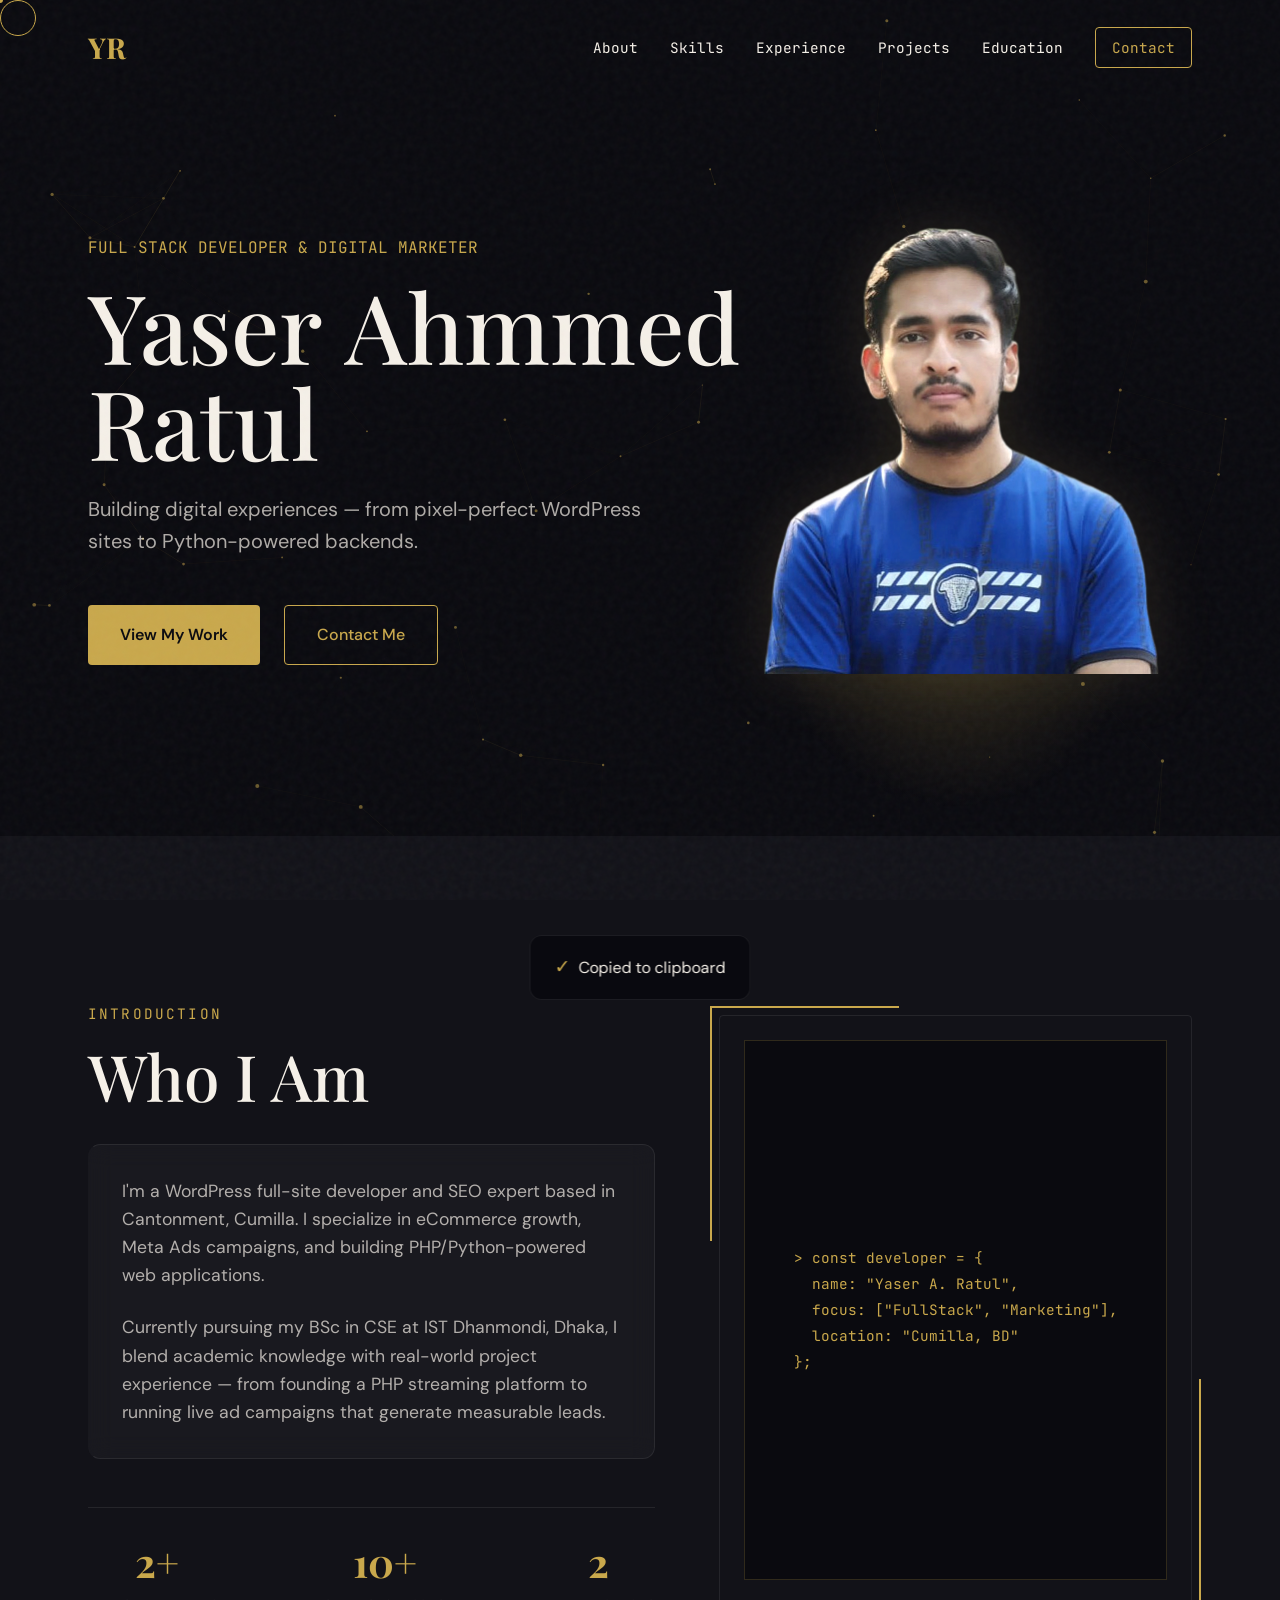
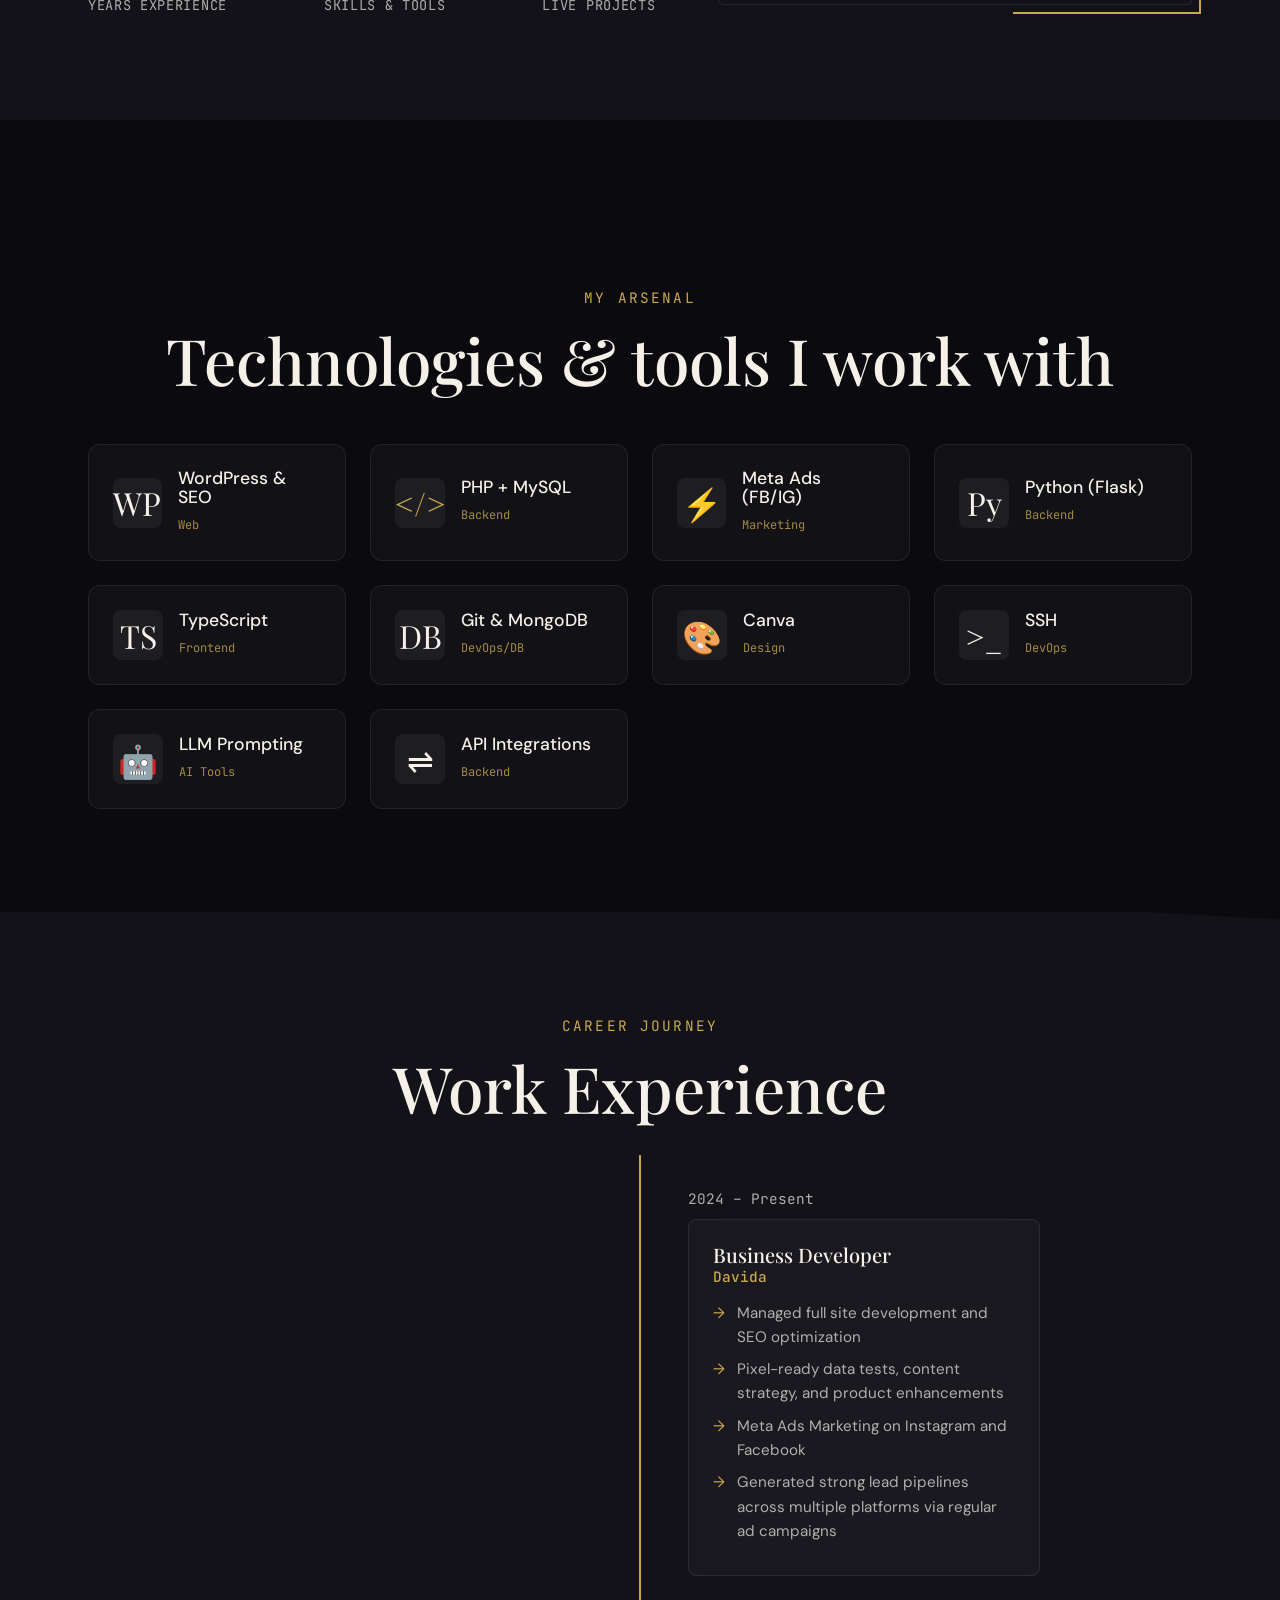
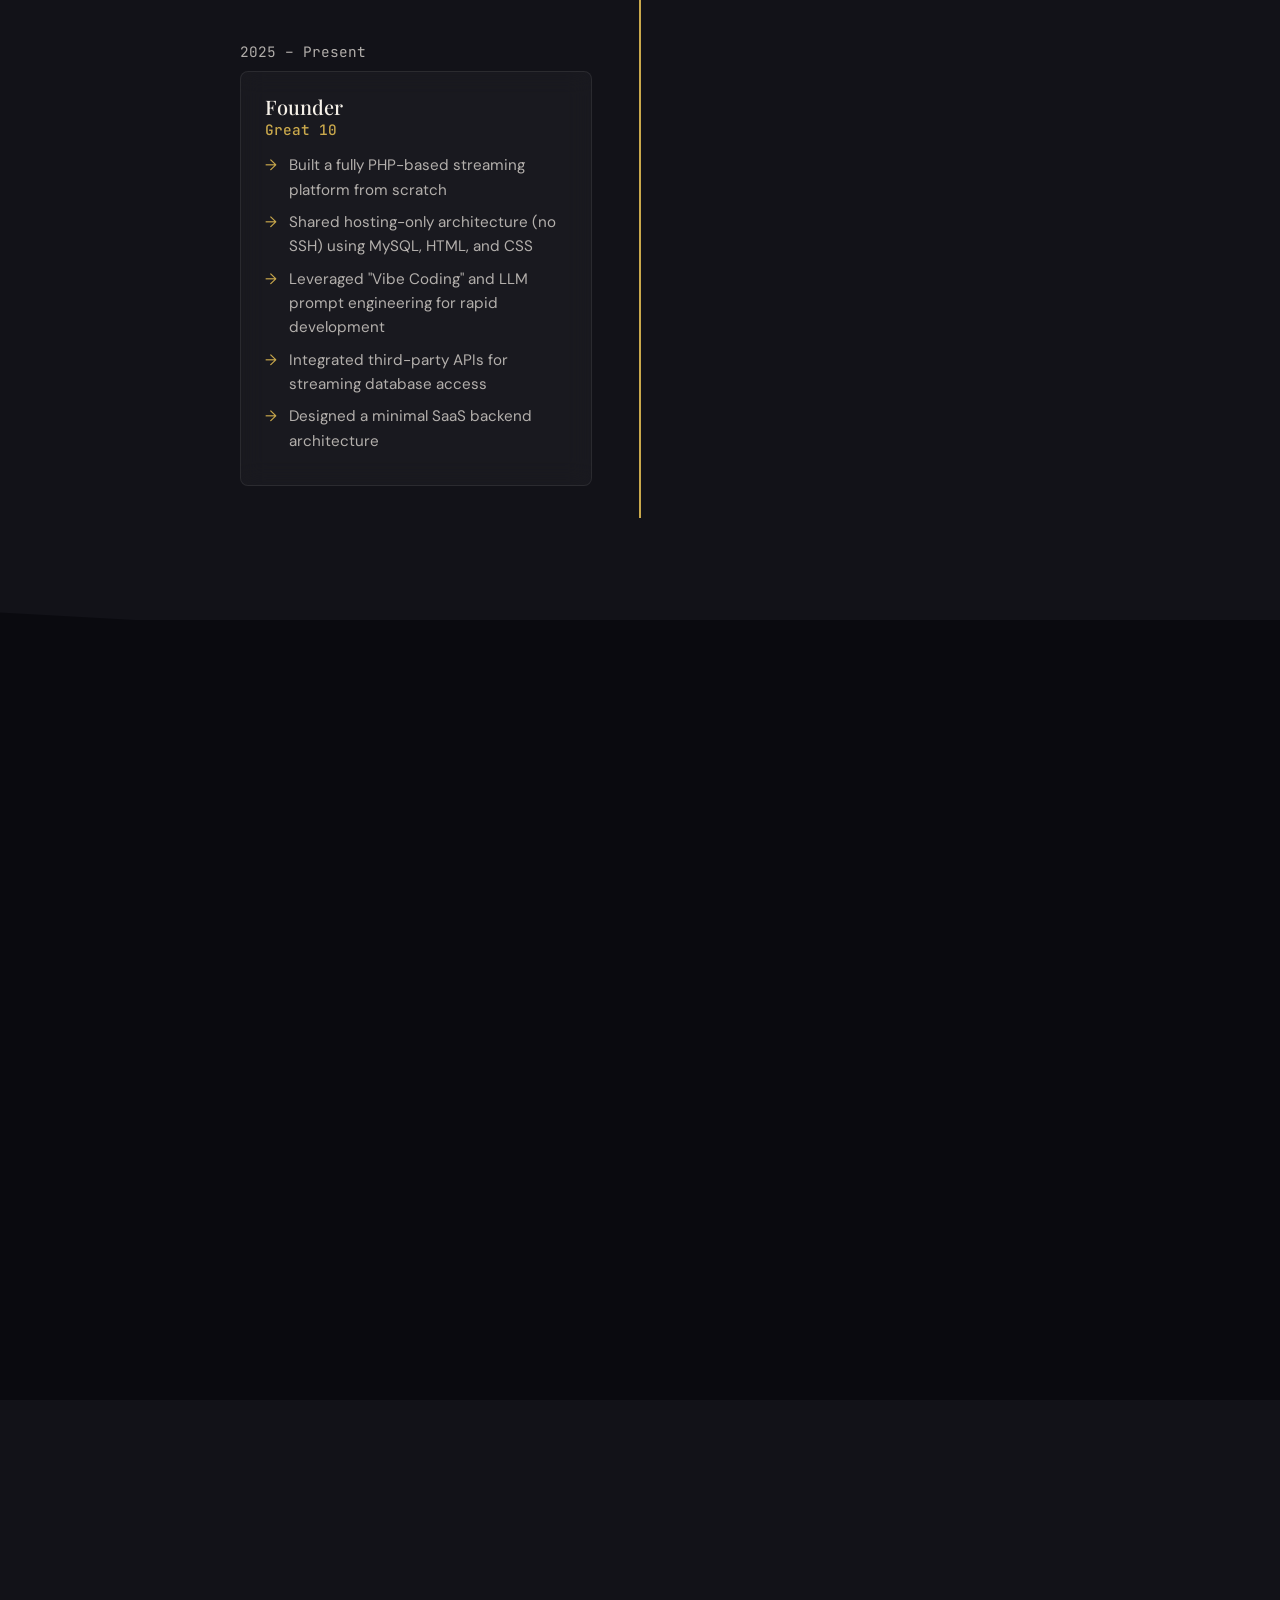
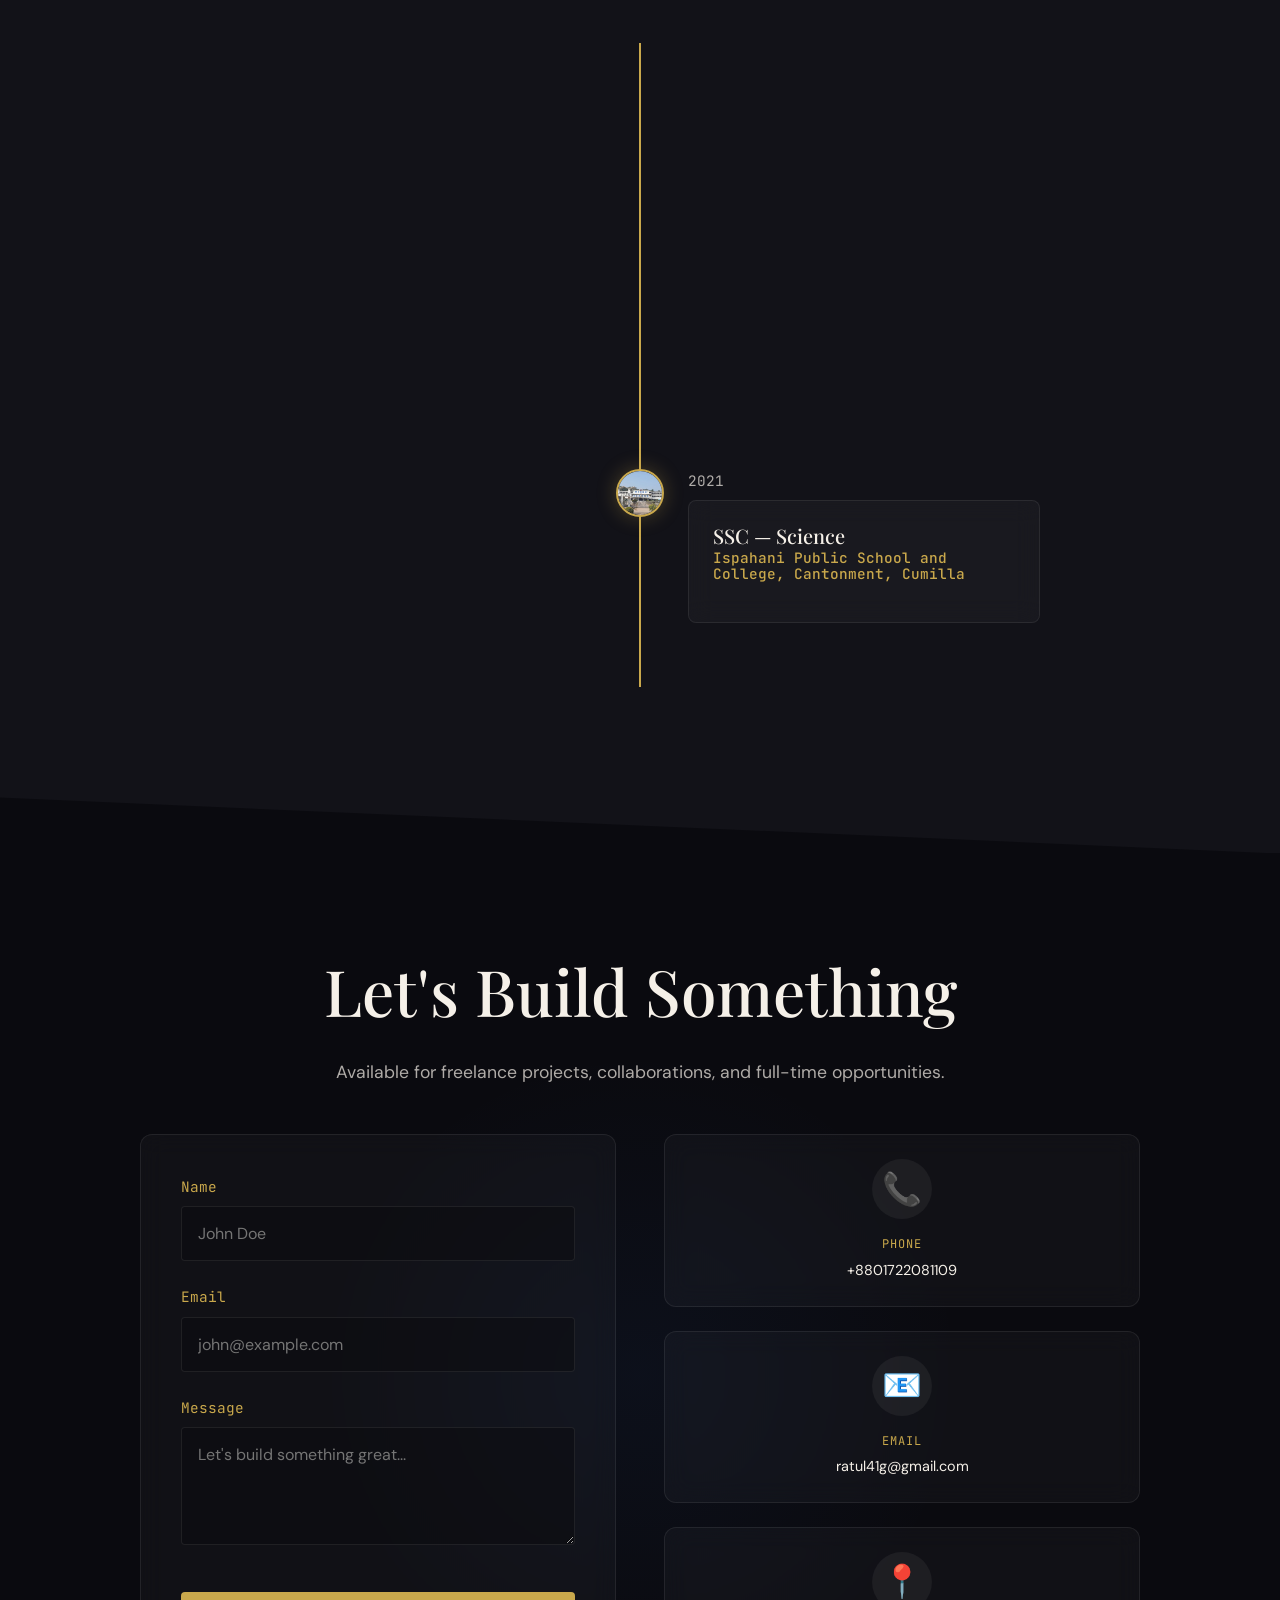
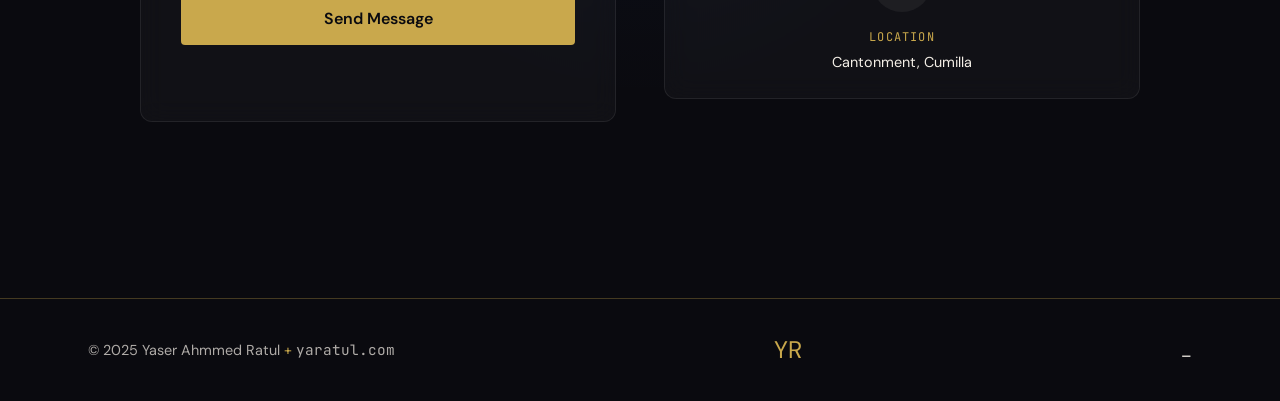
==== index.html @ 660f39bb "Initial commit - Clean repository without secrets" ====
<!DOCTYPE html>
<html lang="en">

<head>
    <meta charset="UTF-8">
    <meta name="viewport" content="width=device-width, initial-scale=1.0">
    <meta name="description" content="Yaser Ahmmed Ratul - Full Stack Developer & Digital Marketer Portfolio">
    <meta property="og:title" content="Yaser Ahmmed Ratul - Portfolio">
    <meta property="og:description"
        content="Building digital experiences — from pixel-perfect WordPress sites to Python-powered backends.">
    <meta property="og:url" content="https://yaratul.com">
    <title>Yaser Ahmmed Ratul | Portfolio</title>

    <!-- Google Fonts -->
    <link rel="preconnect" href="https://fonts.googleapis.com">
    <link rel="preconnect" href="https://fonts.gstatic.com" crossorigin>
    <link
        href="https://fonts.googleapis.com/css2?family=DM+Sans:opsz,wght@9..40,300;9..40,400;9..40,500;9..40,600&family=JetBrains+Mono:wght@300;400;500&family=Playfair+Display:ital,wght@0,400;0,500;0,600;0,700;1,400&display=swap"
        rel="stylesheet">

    <!-- CSS -->
    <link rel="stylesheet" href="style.css">
</head>

<body>
    <!-- Page Loader -->
    <div id="loader" class="loader">
        <svg class="loader-svg" viewBox="0 0 100 100" width="80" height="80">
            <!-- Simplified YR monogram drawn via SVG stroke -->
            <path
                d="M 30,20 L 50,60 L 50,80 M 30,20 L 40,20 L 50,40 M 70,20 L 50,60 M 70,20 L 60,20 M 50,40 L 70,40 M 50,40 L 70,80"
                fill="none" stroke="#c9a84c" stroke-width="4" stroke-linecap="round" stroke-linejoin="round"
                class="loader-path" />
        </svg>
    </div>

    <!-- Custom Cursor -->
    <div class="cursor-dot"></div>
    <div class="cursor-ring"></div>

    <!-- Noise Overlay -->
    <div class="noise-overlay"></div>

    <main class="content-wrapper">
        <!-- ==========================================
             NAVBAR
             ========================================== -->
        <header id="header" class="header">
            <div class="container header-inner">
                <a href="#" class="logo">
                    <span class="logo-text">YR</span>
                </a>
                <nav class="nav-links">
                    <a href="#about" class="nav-link">About</a>
                    <a href="#skills" class="nav-link">Skills</a>
                    <a href="#experience" class="nav-link">Experience</a>
                    <a href="#projects" class="nav-link">Projects</a>
                    <a href="#education" class="nav-link">Education</a>
                    <a href="#contact" class="nav-link contact-btn">Contact</a>
                </nav>
                <button class="mobile-menu-btn" aria-label="Toggle menu">
                    <span class="bar"></span>
                    <span class="bar"></span>
                    <span class="bar"></span>
                </button>
            </div>
        </header>

        <!-- Mobile Menu Overlay -->
        <div class="mobile-menu-overlay">
            <nav class="mobile-nav-links">
                <a href="#about" class="mobile-nav-link">About</a>
                <a href="#skills" class="mobile-nav-link">Skills</a>
                <a href="#experience" class="mobile-nav-link">Experience</a>
                <a href="#projects" class="mobile-nav-link">Projects</a>
                <a href="#education" class="mobile-nav-link">Education</a>
                <a href="#contact" class="mobile-nav-link text-accent">Contact</a>
            </nav>
        </div>

        <!-- ==========================================
             HERO SECTION
             ========================================== -->
        <section id="hero" class="hero-section">
            <canvas id="hero-canvas" class="hero-canvas"></canvas>
            <div class="container hero-container">
                <div class="hero-content">
                    <span class="eyebrow text-mono text-accent">FULL STACK DEVELOPER & DIGITAL MARKETER</span>
                    <h1 class="hero-title">
                        <span class="word">Yaser</span>
                        <span class="word">Ahmmed</span><br>
                        <span class="word">Ratul</span>
                    </h1>
                    <p class="hero-subtitle text-muted">Building digital experiences — from pixel-perfect WordPress
                        sites to Python-powered backends.</p>
                    <div class="hero-ctas">
                        <a href="#projects" class="btn btn-primary interactive">View My Work</a>
                        <a href="#contact" class="btn btn-outline interactive">Contact Me</a>
                    </div>
                </div>
                <div class="hero-image-wrapper">
                    <img src="img/my image/myimg.png" alt="Yaser Ahmmed Ratul Profile" class="hero-image">
                    <div class="hero-image-glow"></div>
                </div>
            </div>

            <a href="#about" class="scroll-indicator interactive" aria-label="Scroll down">
                <svg viewBox="0 0 24 24" width="24" height="24" stroke="currentColor" stroke-width="2" fill="none"
                    stroke-linecap="round" stroke-linejoin="round">
                    <polyline points="6 9 12 15 18 9"></polyline>
                </svg>
            </a>
            <div class="hero-watermark text-mono">yaratul.com</div>
        </section>

        <!-- ==========================================
             ABOUT SECTION
             ========================================== -->
        <section id="about" class="section reveal-section clip-transition">
            <div class="container section-inner about-inner">
                <div class="about-content">
                    <span class="section-subheading reveal-item">Introduction</span>
                    <h2 class="section-heading reveal-item">Who I Am</h2>
                    <div class="about-text glass-panel reveal-item">
                        <p>I'm a WordPress full-site developer and SEO expert based in Cantonment, Cumilla. I specialize
                            in eCommerce growth, Meta Ads campaigns, and building PHP/Python-powered web applications.
                        </p>
                        <p>Currently pursuing my BSc in CSE at IST Dhanmondi, Dhaka, I blend academic knowledge with
                            real-world project experience — from founding a PHP streaming platform to running live ad
                            campaigns that generate measurable leads.</p>
                    </div>

                    <div class="about-stats reveal-item">
                        <div class="stat-item">
                            <h3 class="stat-number text-accent">2+</h3>
                            <span class="stat-label">Years Experience</span>
                        </div>
                        <div class="stat-item">
                            <h3 class="stat-number text-accent">10+</h3>
                            <span class="stat-label">Skills & Tools</span>
                        </div>
                        <div class="stat-item">
                            <h3 class="stat-number text-accent">2</h3>
                            <span class="stat-label">Live Projects</span>
                        </div>
                    </div>
                </div>

                <div class="about-visual reveal-item delay-2">
                    <div class="decorative-frame">
                        <div class="frame-inner">
                            <div class="frame-content text-mono">
                                <span>>&nbsp;const&nbsp;developer&nbsp;=&nbsp;{</span><br>
                                <span>&nbsp;&nbsp;name:&nbsp;"Yaser&nbsp;A.&nbsp;Ratul",</span><br>
                                <span>&nbsp;&nbsp;focus:&nbsp;["FullStack",&nbsp;"Marketing"],</span><br>
                                <span>&nbsp;&nbsp;location:&nbsp;"Cumilla,&nbsp;BD"</span><br>
                                <span>};</span>
                            </div>
                        </div>
                    </div>
                </div>
            </div>
        </section>

        <!-- ==========================================
             SKILLS SECTION
             ========================================== -->
        <section id="skills" class="section reveal-section clip-transition-alt">
            <div class="container section-inner">
                <div class="section-header text-center reveal-item">
                    <span class="section-subheading">My Arsenal</span>
                    <h2 class="section-heading">Technologies & tools I work with</h2>
                </div>

                <div class="skills-grid">
                    <!-- WordPress -->
                    <div class="skill-card glass-panel interactive reveal-item">
                        <div class="skill-icon">WP</div>
                        <div class="skill-info">
                            <h3 class="skill-name">WordPress & SEO</h3>
                            <span class="skill-category text-mono">Web</span>
                        </div>
                    </div>

                    <!-- PHP -->
                    <div class="skill-card glass-panel interactive reveal-item">
                        <div class="skill-icon text-accent">&lt;/&gt;</div>
                        <div class="skill-info">
                            <h3 class="skill-name">PHP + MySQL</h3>
                            <span class="skill-category text-mono">Backend</span>
                        </div>
                    </div>

                    <!-- Meta Ads -->
                    <div class="skill-card glass-panel interactive reveal-item">
                        <div class="skill-icon">⚡</div>
                        <div class="skill-info">
                            <h3 class="skill-name">Meta Ads (FB/IG)</h3>
                            <span class="skill-category text-mono">Marketing</span>
                        </div>
                    </div>

                    <!-- Python -->
                    <div class="skill-card glass-panel interactive reveal-item">
                        <div class="skill-icon">Py</div>
                        <div class="skill-info">
                            <h3 class="skill-name">Python (Flask)</h3>
                            <span class="skill-category text-mono">Backend</span>
                        </div>
                    </div>

                    <!-- TypeScript -->
                    <div class="skill-card glass-panel interactive reveal-item">
                        <div class="skill-icon">TS</div>
                        <div class="skill-info">
                            <h3 class="skill-name">TypeScript</h3>
                            <span class="skill-category text-mono">Frontend</span>
                        </div>
                    </div>

                    <!-- Git & MongoDB -->
                    <div class="skill-card glass-panel interactive reveal-item">
                        <div class="skill-icon">DB</div>
                        <div class="skill-info">
                            <h3 class="skill-name">Git & MongoDB</h3>
                            <span class="skill-category text-mono">DevOps/DB</span>
                        </div>
                    </div>

                    <!-- Canva -->
                    <div class="skill-card glass-panel interactive reveal-item">
                        <div class="skill-icon">🎨</div>
                        <div class="skill-info">
                            <h3 class="skill-name">Canva</h3>
                            <span class="skill-category text-mono">Design</span>
                        </div>
                    </div>

                    <!-- SSH -->
                    <div class="skill-card glass-panel interactive reveal-item">
                        <div class="skill-icon">>_</div>
                        <div class="skill-info">
                            <h3 class="skill-name">SSH</h3>
                            <span class="skill-category text-mono">DevOps</span>
                        </div>
                    </div>

                    <!-- LLM -->
                    <div class="skill-card glass-panel interactive reveal-item">
                        <div class="skill-icon">🤖</div>
                        <div class="skill-info">
                            <h3 class="skill-name">LLM Prompting</h3>
                            <span class="skill-category text-mono">AI Tools</span>
                        </div>
                    </div>

                    <!-- APIs -->
                    <div class="skill-card glass-panel interactive reveal-item">
                        <div class="skill-icon">⇌</div>
                        <div class="skill-info">
                            <h3 class="skill-name">API Integrations</h3>
                            <span class="skill-category text-mono">Backend</span>
                        </div>
                    </div>

                </div>
            </div>
        </section>

        <!-- ==========================================
             EXPERIENCE SECTION
             ========================================== -->
        <section id="experience" class="section reveal-section clip-transition">
            <div class="container section-inner">
                <div class="section-header text-center reveal-item">
                    <span class="section-subheading">Career Journey</span>
                    <h2 class="section-heading">Work Experience</h2>
                </div>

                <div class="timeline">
                    <div class="timeline-line"></div>

                    <!-- Entry 1 -->
                    <div class="timeline-item reveal-item">
                        <div class="timeline-dot"></div>
                        <div class="timeline-date">2024 – Present</div>
                        <div class="timeline-content glass-panel">
                            <h3 class="timeline-title">Business Developer</h3>
                            <h4 class="timeline-company text-accent text-mono">Davida</h4>
                            <ul class="timeline-details">
                                <li>Managed full site development and SEO optimization</li>
                                <li>Pixel-ready data tests, content strategy, and product enhancements</li>
                                <li>Meta Ads Marketing on Instagram and Facebook</li>
                                <li>Generated strong lead pipelines across multiple platforms via regular ad campaigns
                                </li>
                            </ul>
                        </div>
                    </div>

                    <!-- Entry 2 -->
                    <div class="timeline-item reveal-item delay-1">
                        <div class="timeline-dot"></div>
                        <div class="timeline-date">2025 – Present</div>
                        <div class="timeline-content glass-panel">
                            <h3 class="timeline-title">Founder</h3>
                            <h4 class="timeline-company text-accent text-mono">Great 10</h4>
                            <ul class="timeline-details">
                                <li>Built a fully PHP-based streaming platform from scratch</li>
                                <li>Shared hosting-only architecture (no SSH) using MySQL, HTML, and CSS</li>
                                <li>Leveraged "Vibe Coding" and LLM prompt engineering for rapid development</li>
                                <li>Integrated third-party APIs for streaming database access</li>
                                <li>Designed a minimal SaaS backend architecture</li>
                            </ul>
                        </div>
                    </div>
                </div>
            </div>
        </section>

        <!-- ==========================================
             PROJECTS SECTION
             ========================================== -->
        <section id="projects" class="section reveal-section clip-transition-alt">
            <div class="container section-inner">
                <div class="section-header text-center reveal-item">
                    <span class="section-subheading">Selected Works</span>
                    <h2 class="section-heading">Featured Projects</h2>
                </div>

                <div class="projects-grid">
                    <!-- Project 1 -->
                    <div class="project-card interactive reveal-item" data-tilt>
                        <div class="project-content">
                            <div class="project-header">
                                <span class="status-badge text-mono">🟢 Live</span>
                                <h3 class="project-title">Great 10 — Streaming Platform</h3>
                            </div>
                            <div class="project-tags text-mono">
                                <span>PHP</span><span>MySQL</span><span>Shared Hosting</span><span>API
                                    Integration</span><span>SaaS</span>
                            </div>
                            <p class="project-desc">A fully self-built streaming site running on shared hosting without
                                SSH support. Uses third-party APIs for content access and a minimal SaaS backend
                                designed for scale.</p>
                        </div>
                        <div class="project-overlay">
                            <button class="btn btn-primary view-btn">View Project</button>
                        </div>
                    </div>

                    <!-- Project 2 -->
                    <div class="project-card interactive reveal-item delay-1" data-tilt>
                        <div class="project-content">
                            <div class="project-header">
                                <span class="status-badge text-mono">🟢 Active</span>
                                <h3 class="project-title">Davida — Business Web Presence</h3>
                            </div>
                            <div class="project-tags text-mono">
                                <span>WordPress</span><span>SEO</span><span>Meta Ads</span><span>Canva</span><span>Pixel
                                    Tracking</span>
                            </div>
                            <p class="project-desc">End-to-end digital management for an eCommerce brand — from site
                                development and SEO to Facebook/Instagram ad campaigns generating consistent leads.</p>
                        </div>
                        <div class="project-overlay">
                            <button class="btn btn-primary view-btn">View Project</button>
                        </div>
                    </div>
                </div>
            </div>
        </section>

        <!-- ==========================================
             EDUCATION SECTION
             ========================================== -->
        <section id="education" class="section reveal-section clip-transition">
            <div class="container section-inner">
                <div class="section-header text-center reveal-item">
                    <span class="section-subheading">Academic Background</span>
                    <h2 class="section-heading">Education</h2>
                </div>

                <div class="timeline timeline-short">
                    <div class="timeline-line"></div>

                    <!-- Entry 1 -->
                    <div class="timeline-item reveal-item">
                        <div class="timeline-dot">
                            <img src="img/university/001_big.jpg" alt="IST Logo" class="timeline-logo">
                        </div>
                        <div class="timeline-date">2025 – Present</div>
                        <div class="timeline-content glass-panel">
                            <h3 class="timeline-title">BSc in Computer Science & Engineering</h3>
                            <h4 class="timeline-company text-accent text-mono">Institute of Science and Technology,
                                Dhanmondi, Dhaka</h4>
                        </div>
                    </div>

                    <!-- Entry 2 -->
                    <div class="timeline-item reveal-item delay-1">
                        <div class="timeline-dot">
                            <img src="img/school/Ispahani-Public-School-and-College-medium.webp" alt="IPSC Logo"
                                class="timeline-logo">
                        </div>
                        <div class="timeline-date">2023</div>
                        <div class="timeline-content glass-panel">
                            <h3 class="timeline-title">HSC — Science</h3>
                            <h4 class="timeline-company text-accent text-mono">Ispahani Public School and College,
                                Cantonment, Cumilla</h4>
                        </div>
                    </div>

                    <!-- Entry 3 -->
                    <div class="timeline-item reveal-item delay-2">
                        <div class="timeline-dot">
                            <img src="img/school/Ispahani-Public-School-and-College-medium.webp" alt="IPSC Logo"
                                class="timeline-logo">
                        </div>
                        <div class="timeline-date">2021</div>
                        <div class="timeline-content glass-panel">
                            <h3 class="timeline-title">SSC — Science</h3>
                            <h4 class="timeline-company text-accent text-mono">Ispahani Public School and College,
                                Cantonment, Cumilla</h4>
                        </div>
                    </div>
                </div>
            </div>
        </section>

        <!-- ==========================================
             CONTACT SECTION
             ========================================== -->
        <section id="contact" class="section contact-section">
            <div class="contact-bg-glow"></div>
            <div class="container section-inner">
                <div class="contact-content text-center reveal-item">
                    <h2 class="section-heading">Let's Build Something</h2>
                    <p class="contact-subtext text-muted">Available for freelance projects, collaborations, and
                        full-time opportunities.</p>

                    <div class="contact-grid">
                        <div class="contact-form-wrapper glass-panel reveal-item">
                            <form id="contact-form" class="contact-form">
                                <div class="form-group">
                                    <label for="name" class="text-mono">Name</label>
                                    <input type="text" id="name" name="name" required placeholder="John Doe">
                                </div>
                                <div class="form-group">
                                    <label for="email" class="text-mono">Email</label>
                                    <input type="email" id="email" name="email" required placeholder="john@example.com">
                                </div>
                                <div class="form-group">
                                    <label for="message" class="text-mono">Message</label>
                                    <textarea id="message" name="message" required
                                        placeholder="Let's build something great..." rows="4"></textarea>
                                </div>
                                <button type="submit" class="btn btn-primary interactive submit-btn">
                                    <span class="btn-text">Send Message</span>
                                    <div class="spinner hidden"></div>
                                </button>
                                <div id="form-status" class="form-status text-mono"></div>
                            </form>
                        </div>

                        <div class="contact-cards">
                            <div class="contact-card glass-panel interactive copy-trigger" data-copy="+8801722081109">
                                <div class="contact-icon">📞</div>
                                <div class="contact-info">
                                    <span class="contact-label text-mono">Phone</span>
                                    <span class="contact-value">+8801722081109</span>
                                </div>
                            </div>

                            <div class="contact-card glass-panel interactive copy-trigger"
                                data-copy="ratul41g@gmail.com">
                                <div class="contact-icon">📧</div>
                                <div class="contact-info">
                                    <span class="contact-label text-mono">Email</span>
                                    <span class="contact-value">ratul41g@gmail.com</span>
                                </div>
                            </div>

                            <div class="contact-card glass-panel interactive copy-trigger"
                                data-copy="Cantonment, Cumilla, Bangladesh">
                                <div class="contact-icon">📍</div>
                                <div class="contact-info">
                                    <span class="contact-label text-mono">Location</span>
                                    <span class="contact-value">Cantonment, Cumilla</span>
                                </div>
                            </div>
                        </div>
                    </div>
                </div>
            </div>

            <!-- Toast Notification -->
            <div id="toast" class="toast glass-panel">
                <span class="toast-icon">✓</span>
                <span class="toast-msg">Copied to clipboard</span>
            </div>
        </section>

        <!-- ==========================================
             FOOTER
             ========================================== -->
        <footer class="footer">
            <div class="container footer-inner">
                <div class="footer-left text-muted">
                    © 2025 Yaser Ahmmed Ratul <span class="text-accent">+</span> <span
                        class="text-mono">yaratul.com</span>
                </div>
                <div class="footer-center">
                    <span class="logo-text text-accent">YR</span>
                </div>
                <div class="footer-right">
                    <span class="typing-text text-mono id=" typing-email" data-text="ratul41g@gmail.com"></span><span
                        class="typing-cursor">_</span>
                </div>
            </div>
        </footer>
    </main>

    <!-- Scripts -->
    <script src="script.js"></script>
</body>

</html>
---- style.css ----
/* ==========================================================================
   CSS Custom Properties (Design Tokens)
   ========================================================================== */
:root {
    /* Colors - Dark Luxury Tech */
    --clr-bg: #0a0a0f;
    --clr-bg-alt: #121218;
    --clr-accent: #c9a84c;
    --clr-accent-rgb: 201, 168, 76;
    --clr-text-main: #f5f0e8;
    --clr-text-muted: rgba(245, 240, 232, 0.7);
    --clr-glow: #3b82f6;
    --clr-glass-bg: rgba(255, 255, 255, 0.03);
    --clr-glass-hover: rgba(255, 255, 255, 0.06);
    --clr-glass-border: rgba(255, 255, 255, 0.08);

    /* Typography */
    --font-heading: 'Playfair Display', serif;
    --font-body: 'DM Sans', sans-serif;
    --font-mono: 'JetBrains Mono', monospace;

    /* Spacing & Layout */
    --container-max: 1200px;
    --padding-section: clamp(4rem, 8vw, 8rem);
    --padding-container: clamp(1.5rem, 5vw, 3rem);

    /* Transitions */
    --ease-out-expo: cubic-bezier(0.16, 1, 0.3, 1);
    --ease-in-out: cubic-bezier(0.65, 0, 0.35, 1);
    --transition-fast: 0.3s var(--ease-out-expo);
    --transition-slow: 0.8s var(--ease-in-out);
}

/* ==========================================================================
   Reset & Global Styles
   ========================================================================== */
*,
*::before,
*::after {
    box-sizing: border-box;
    margin: 0;
    padding: 0;
}

html {
    scroll-behavior: smooth;
    font-size: 16px;
    background-color: var(--clr-bg);
}

body {
    font-family: var(--font-body);
    background-color: var(--clr-bg);
    color: var(--clr-text-main);
    line-height: 1.6;
    overflow-x: hidden;
    /* Hide default cursor to use custom one */
    cursor: none;
}

a,
button {
    cursor: none;
    text-decoration: none;
    color: inherit;
    border: none;
    background: none;
    font-family: inherit;
}

img,
svg {
    display: block;
    max-width: 100%;
}

ul {
    list-style: none;
}

/* ==========================================================================
   Typography utilities
   ========================================================================== */
h1,
h2,
h3,
h4,
h5,
h6 {
    font-family: var(--font-heading);
    font-weight: 500;
    line-height: 1.1;
    color: var(--clr-text-main);
}

.text-accent {
    color: var(--clr-accent);
}

.text-muted {
    color: var(--clr-text-muted);
}

.text-mono {
    font-family: var(--font-mono);
}

.text-center {
    text-align: center;
}

.section-heading {
    font-size: clamp(2.5rem, 5vw, 4.5rem);
    margin-bottom: 2rem;
}

.section-subheading {
    font-family: var(--font-mono);
    color: var(--clr-accent);
    text-transform: uppercase;
    letter-spacing: 0.15em;
    font-size: clamp(0.75rem, 1.5vw, 0.9rem);
    margin-bottom: 1rem;
    display: block;
}

/* ==========================================================================
   Buttons
   ========================================================================== */
.btn {
    display: inline-flex;
    align-items: center;
    justify-content: center;
    padding: 1rem 2rem;
    font-size: 1rem;
    font-weight: 500;
    border-radius: 4px;
    transition: var(--transition-fast);
    position: relative;
    overflow: hidden;
    z-index: 1;
}

.btn-primary {
    background-color: var(--clr-accent);
    color: var(--clr-bg);
    font-weight: 600;
}

.btn-primary::before {
    content: '';
    position: absolute;
    top: 0;
    left: 0;
    width: 100%;
    height: 100%;
    background-color: #fff;
    opacity: 0;
    transition: opacity 0.3s ease;
    z-index: -1;
}

.btn-primary:hover::before {
    opacity: 0.2;
}

.btn-primary:hover {
    box-shadow: 0 0 20px rgba(var(--clr-accent-rgb), 0.4);
    transform: translateY(-2px);
}

.btn-outline {
    border: 1px solid var(--clr-accent);
    color: var(--clr-accent);
}

.btn-outline:hover {
    background-color: rgba(var(--clr-accent-rgb), 0.1);
    transform: translateY(-2px);
}

/* ==========================================================================
   Background Effects & Layout
   ========================================================================== */
.noise-overlay {
    position: fixed;
    top: 0;
    left: 0;
    width: 100%;
    height: 100%;
    pointer-events: none;
    z-index: 9998;
    opacity: 0.04;
    background-image: url("data:image/svg+xml,%3Csvg viewBox='0 0 200 200' xmlns='http://www.w3.org/2000/svg'%3E%3Cfilter id='noiseFilter'%3E%3CfeTurbulence type='fractalNoise' baseFrequency='0.65' numOctaves='3' stitchTiles='stitch'/%3E%3C/filter%3E%3Crect width='100%25' height='100%25' filter='url(%23noiseFilter)'/%3E%3C/svg%3E");
}

.container {
    max-width: var(--container-max);
    margin: 0 auto;
    padding: 0 var(--padding-container);
}

.section {
    padding: var(--padding-section) 0;
    position: relative;
}

.clip-transition {
    clip-path: polygon(0 0, 100% 5%, 100% 100%, 0 95%);
    background-color: var(--clr-bg-alt);
    margin-top: -5vw;
    padding-top: calc(var(--padding-section) + 5vw);
    padding-bottom: calc(var(--padding-section) + 5vw);
    z-index: 10;
}

.clip-transition-alt {
    background-color: var(--clr-bg);
    margin-top: -5vw;
    padding-top: calc(var(--padding-section) + 5vw);
    z-index: 11;
}

.glass-panel {
    background: var(--clr-glass-bg);
    backdrop-filter: blur(12px);
    -webkit-backdrop-filter: blur(12px);
    border: 1px solid var(--clr-glass-border);
    border-radius: 12px;
}

/* ==========================================================================
   Custom Cursor
   ========================================================================== */
.cursor-dot,
.cursor-ring {
    position: fixed;
    top: 0;
    left: 0;
    transform: translate(-50%, -50%);
    border-radius: 50%;
    z-index: 9999;
    pointer-events: none;
}

.cursor-dot {
    width: 6px;
    height: 6px;
    background-color: var(--clr-accent);
}

.cursor-ring {
    width: 36px;
    height: 36px;
    border: 1px solid var(--clr-accent);
    transition: width 0.2s, height 0.2s, background-color 0.2s;
}

.cursor-ring.hover {
    width: 60px;
    height: 60px;
    background-color: rgba(var(--clr-accent-rgb), 0.1);
    border-color: transparent;
}

@media (max-width: 768px) {

    .cursor-dot,
    .cursor-ring {
        display: none;
    }

    body,
    a,
    button {
        cursor: auto;
    }
}

/* ==========================================================================
   Page Loader Animation
   ========================================================================== */
.loader {
    position: fixed;
    inset: 0;
    background-color: var(--clr-bg);
    z-index: 10000;
    display: flex;
    justify-content: center;
    align-items: center;
    transition: opacity 0.8s var(--ease-out-expo), visibility 0.8s;
}

.loader.hidden {
    opacity: 0;
    visibility: hidden;
}

.loader-path {
    stroke-dasharray: 200;
    stroke-dashoffset: 200;
    animation: drawLogo 2s ease-in-out forwards;
}

@keyframes drawLogo {
    to {
        stroke-dashoffset: 0;
    }
}

/* ==========================================================================
   Scroll Reveal System
   ========================================================================== */
.reveal-item {
    opacity: 0;
    transform: translateY(40px);
    transition: opacity 0.8s var(--ease-out-expo), transform 0.8s var(--ease-out-expo), border-color 0.8s ease;
}

.reveal-item.revealed {
    opacity: 1;
    transform: translateY(0);
}

.reveal-item.delay-1 {
    transition-delay: 0.1s;
}

.reveal-item.delay-2 {
    transition-delay: 0.2s;
}

.reveal-item.delay-3 {
    transition-delay: 0.3s;
}

.reveal-item.revealed.border-flash {
    border-left: 2px solid var(--clr-accent);
    animation: flashLeftBorder 1.5s var(--ease-out-expo) forwards;
}

@keyframes flashLeftBorder {
    0% {
        border-left-color: rgba(var(--clr-accent-rgb), 0);
    }

    50% {
        border-left-color: rgba(var(--clr-accent-rgb), 1);
    }

    100% {
        border-left-color: rgba(var(--clr-accent-rgb), 0);
    }
}

/* ==========================================================================
   Navbar
   ========================================================================== */
.header {
    position: fixed;
    top: 0;
    left: 0;
    width: 100%;
    z-index: 1000;
    transition: var(--transition-fast);
    padding: 1.5rem 0;
    background: transparent;
}

.header.scrolled {
    padding: 1rem 0;
    background: var(--clr-glass-bg);
    backdrop-filter: blur(16px);
    -webkit-backdrop-filter: blur(16px);
    border-bottom: 1px solid var(--clr-accent);
}

.header-inner {
    display: flex;
    justify-content: space-between;
    align-items: center;
}

.logo {
    font-family: var(--font-heading);
    font-size: 1.8rem;
    font-weight: 700;
    color: var(--clr-accent);
    opacity: 0;
    transform: translateX(-20px);
    transition: opacity 0.8s var(--ease-out-expo), transform 0.8s var(--ease-out-expo);
}

body.loaded .logo {
    opacity: 1;
    transform: translateX(0);
}

.nav-links {
    display: flex;
    gap: 2rem;
    align-items: center;
}

.nav-link {
    font-family: var(--font-mono);
    font-size: 0.9rem;
    color: var(--clr-text-main);
    transition: color 0.3s ease;
    opacity: 0;
    transform: translateX(20px);
}

.nav-link:hover {
    color: var(--clr-accent);
}

.contact-btn {
    border: 1px solid var(--clr-accent);
    padding: 0.5rem 1rem;
    border-radius: 4px;
    color: var(--clr-accent);
}

.contact-btn:hover {
    background-color: rgba(var(--clr-accent-rgb), 0.1);
}

body.loaded .nav-link {
    opacity: 1;
    transform: translateX(0);
    transition: opacity 0.8s var(--ease-out-expo), transform 0.8s var(--ease-out-expo), color 0.3s ease;
}

body.loaded .nav-link:nth-child(1) {
    transition-delay: 0.1s;
}

body.loaded .nav-link:nth-child(2) {
    transition-delay: 0.2s;
}

body.loaded .nav-link:nth-child(3) {
    transition-delay: 0.3s;
}

body.loaded .nav-link:nth-child(4) {
    transition-delay: 0.4s;
}

body.loaded .nav-link:nth-child(5) {
    transition-delay: 0.5s;
}

body.loaded .nav-link:nth-child(6) {
    transition-delay: 0.6s;
}

/* Mobile Menu */
.mobile-menu-btn {
    display: none;
    flex-direction: column;
    justify-content: space-between;
    width: 30px;
    height: 20px;
    z-index: 1002;
    opacity: 0;
}

body.loaded .mobile-menu-btn {
    opacity: 1;
    transition: opacity 0.8s ease 0.5s;
}

.mobile-menu-btn .bar {
    width: 100%;
    height: 2px;
    background-color: var(--clr-accent);
    transition: var(--transition-fast);
    transform-origin: left center;
}

.mobile-menu-overlay {
    position: fixed;
    inset: 0;
    background-color: rgba(10, 10, 15, 0.98);
    backdrop-filter: blur(10px);
    z-index: 1001;
    display: flex;
    justify-content: center;
    align-items: center;
    opacity: 0;
    visibility: hidden;
    transition: var(--transition-fast);
}

.mobile-menu-overlay.active {
    opacity: 1;
    visibility: visible;
}

.mobile-nav-links {
    display: flex;
    flex-direction: column;
    gap: 2rem;
    text-align: center;
}

.mobile-nav-link {
    font-family: var(--font-heading);
    font-size: 2rem;
    opacity: 0;
    transform: translateY(20px);
    transition: var(--transition-fast);
}

.mobile-menu-overlay.active .mobile-nav-link {
    opacity: 1;
    transform: translateY(0);
}

/* ==========================================================================
   Hero Section
   ========================================================================== */
.hero-section {
    height: 100vh;
    min-height: 600px;
    display: flex;
    align-items: center;
    position: relative;
    overflow: hidden;
}

.hero-canvas {
    position: absolute;
    top: 0;
    left: 0;
    width: 100%;
    height: 100%;
    z-index: 0;
}

.hero-container {
    position: relative;
    z-index: 1;
    width: 100%;
}

.hero-title {
    font-size: clamp(3rem, 8vw, 6rem);
    margin: 1rem 0 1.5rem;
    line-height: 1;
}

.hero-title .word {
    display: inline-block;
    opacity: 0;
    transform: translateY(30px);
}

.hero-title.animate .word {
    animation: textUp 0.8s var(--ease-out-expo) forwards;
}

@keyframes textUp {
    to {
        opacity: 1;
        transform: translateY(0);
    }
}

.hero-subtitle {
    font-size: clamp(1rem, 2vw, 1.25rem);
    max-width: 600px;
    margin-bottom: 3rem;
    opacity: 0;
    transform: translateY(20px);
}

body.loaded .hero-subtitle {
    opacity: 1;
    transform: translateY(0);
    transition: opacity 0.8s var(--ease-out-expo) 1s, transform 0.8s var(--ease-out-expo) 1s;
}

.hero-ctas {
    display: flex;
    gap: 1.5rem;
    opacity: 0;
    transform: translateY(20px);
}

body.loaded .hero-ctas {
    opacity: 1;
    transform: translateY(0);
    transition: opacity 0.8s var(--ease-out-expo) 1.2s, transform 0.8s var(--ease-out-expo) 1.2s;
}

.scroll-indicator {
    position: absolute;
    bottom: 2rem;
    left: 50%;
    transform: translateX(-50%);
    color: var(--clr-accent);
    opacity: 0;
    animation: bounce 2s infinite var(--ease-in-out);
}

body.loaded .scroll-indicator {
    opacity: 1;
    transition: opacity 1s ease 1.5s;
}

@keyframes bounce {

    0%,
    20%,
    50%,
    80%,
    100% {
        transform: translate(-50%, 0);
    }

    40% {
        transform: translate(-50%, -10px);
    }

    60% {
        transform: translate(-50%, -5px);
    }
}

.hero-watermark {
    position: absolute;
    bottom: 2rem;
    right: 2rem;
    font-size: 0.7rem;
    color: rgba(201, 168, 76, 0.3);
    pointer-events: none;
    line-height: 1;
}

.hero-image-wrapper {
    position: absolute;
    right: 5%;
    top: 50%;
    transform: translateY(-50%);
    width: 35vw;
    max-width: 500px;
    height: 80vh;
    display: flex;
    justify-content: center;
    align-items: flex-end;
    pointer-events: none;
    z-index: 0;
    opacity: 0;
}

body.loaded .hero-image-wrapper {
    opacity: 1;
    transition: opacity 1.5s var(--ease-out-expo) 0.5s;
}

.hero-image {
    object-fit: contain;
    width: 100%;
    height: 100%;
    filter: drop-shadow(0 0 30px rgba(201, 168, 76, 0.15)) grayscale(20%) contrast(1.1);
}

.hero-image-glow {
    position: absolute;
    bottom: 0;
    left: 50%;
    transform: translateX(-50%);
    width: 80%;
    height: 50%;
    background: radial-gradient(circle, rgba(201, 168, 76, 0.2) 0%, transparent 70%);
    z-index: -1;
}

@media (max-width: 1024px) {
    .hero-image-wrapper {
        opacity: 0.15 !important;
        /* Make it a watermark-style background on smaller screens */
        right: -10%;
        width: 60vw;
    }

    .hero-content {
        position: relative;
        z-index: 2;
    }
}

/* ==========================================================================
   About Section
   ========================================================================== */
.about-inner {
    display: grid;
    grid-template-columns: 1.2fr 1fr;
    gap: 4rem;
    align-items: center;
}

.about-text {
    padding: 2rem;
    margin-bottom: 3rem;
    border-left: 2px solid transparent;
    /* Prepared for border flash */
}

.about-text p {
    margin-bottom: 1.5rem;
    font-size: 1.1rem;
    color: var(--clr-text-muted);
}

.about-text p:last-child {
    margin-bottom: 0;
}

.about-stats {
    display: flex;
    justify-content: space-between;
    gap: 1rem;
    border-top: 1px solid var(--clr-glass-border);
    padding-top: 2rem;
}

.stat-item {
    text-align: center;
}

.stat-number {
    font-size: 2.5rem;
    font-weight: 700;
    margin-bottom: 0.5rem;
}

.stat-label {
    font-family: var(--font-mono);
    font-size: 0.85rem;
    color: var(--clr-text-muted);
    text-transform: uppercase;
    letter-spacing: 0.05em;
}

.decorative-frame {
    position: relative;
    width: 100%;
    aspect-ratio: 4/5;
    border: 1px solid var(--clr-glass-border);
    border-radius: 4px;
    padding: 1.5rem;
}

.decorative-frame::before,
.decorative-frame::after {
    content: '';
    position: absolute;
    width: 40%;
    height: 40%;
}

.decorative-frame::before {
    top: -10px;
    left: -10px;
    border-top: 2px solid var(--clr-accent);
    border-left: 2px solid var(--clr-accent);
}

.decorative-frame::after {
    bottom: -10px;
    right: -10px;
    border-bottom: 2px solid var(--clr-accent);
    border-right: 2px solid var(--clr-accent);
}

.frame-inner {
    background: var(--clr-bg);
    height: 100%;
    width: 100%;
    display: flex;
    align-items: center;
    justify-content: center;
    padding: 2rem;
    border: 1px solid rgba(201, 168, 76, 0.2);
}

.frame-content {
    color: var(--clr-text-muted);
    font-size: 0.9rem;
    line-height: 1.8;
}

.frame-content span {
    color: var(--clr-accent);
}

/* ==========================================================================
   Skills Section
   ========================================================================== */
.skills-grid {
    display: grid;
    grid-template-columns: repeat(auto-fill, minmax(250px, 1fr));
    gap: 1.5rem;
    margin-top: 3rem;
}

.skill-card {
    padding: 1.5rem;
    display: flex;
    align-items: center;
    gap: 1rem;
    transition: all 0.4s var(--ease-out-expo);
    position: relative;
    overflow: hidden;
}

.skill-card::after {
    content: '';
    position: absolute;
    top: 50%;
    left: 50%;
    width: 0;
    height: 0;
    background: radial-gradient(circle, rgba(201, 168, 76, 0.15) 0%, transparent 70%);
    transform: translate(-50%, -50%);
    border-radius: 50%;
    transition: width 0.4s ease, height 0.4s ease;
    z-index: -1;
}

.skill-card:hover {
    transform: translateY(-5px);
    border-color: rgba(201, 168, 76, 0.5);
    box-shadow: 0 10px 30px rgba(10, 10, 15, 0.5);
}

.skill-card:hover::after {
    width: 200%;
    height: 200%;
}

.skill-icon {
    font-size: 2rem;
    width: 50px;
    height: 50px;
    display: flex;
    align-items: center;
    justify-content: center;
    background: rgba(255, 255, 255, 0.05);
    border-radius: 8px;
    font-family: var(--font-heading);
}

.skill-name {
    font-size: 1.1rem;
    margin-bottom: 0.2rem;
    font-family: var(--font-body);
}

.skill-category {
    font-size: 0.75rem;
    color: var(--clr-accent);
    opacity: 0.8;
}

/* ==========================================================================
   Experience & Education Timeline
   ========================================================================== */
.timeline {
    position: relative;
    max-width: 800px;
    margin: 0 auto;
    padding: 2rem 0;
}

.timeline-line {
    position: absolute;
    top: 0;
    bottom: 0;
    left: 50%;
    width: 2px;
    background: var(--clr-glass-border);
    transform: translateX(-50%);
    z-index: 0;
}

/* Animated part of line */
.timeline-line::after {
    content: '';
    position: absolute;
    top: 0;
    left: 0;
    width: 100%;
    height: 0;
    /* JS will animate this to 100% on scroll */
    background: var(--clr-accent);
    transition: height 1.5s var(--ease-in-out);
}

.timeline.draw-line .timeline-line::after {
    height: 100%;
}

.timeline-item {
    position: relative;
    z-index: 1;
    margin-bottom: 4rem;
    width: 50%;
    padding-right: 3rem;
}

.timeline-item:nth-child(even) {
    margin-left: 50%;
    padding-left: 3rem;
    padding-right: 0;
}

.timeline-item:last-child {
    margin-bottom: 0;
}

.timeline-dot {
    position: absolute;
    top: 0;
    right: -24px;
    width: 48px;
    height: 48px;
    border-radius: 50%;
    background: var(--clr-bg);
    border: 2px solid var(--clr-accent);
    z-index: 2;
    transition: var(--transition-fast);
    display: flex;
    align-items: center;
    justify-content: center;
    overflow: hidden;
}

.timeline-logo {
    width: 100%;
    height: 100%;
    object-fit: cover;
    filter: grayscale(100%);
    transition: filter 0.4s ease;
}

.timeline-item.revealed .timeline-logo {
    filter: grayscale(0%);
}

.timeline-item:nth-child(even) .timeline-dot {
    left: -24px;
}

.timeline-item.revealed .timeline-dot {
    background: var(--clr-bg);
    box-shadow: 0 0 20px rgba(var(--clr-accent-rgb), 0.3);
    border-color: var(--clr-accent);
    animation: nodePulse 1s var(--ease-out-expo) forwards;
}

@keyframes nodePulse {
    0% {
        transform: scale(1);
    }

    50% {
        transform: scale(1.5);
    }

    100% {
        transform: scale(1);
    }
}

.timeline-date {
    font-family: var(--font-mono);
    font-size: 0.9rem;
    color: var(--clr-text-muted);
    margin-bottom: 0.5rem;
}

.timeline-content {
    padding: 1.5rem;
    border-radius: 8px;
}

.timeline-title {
    font-size: 1.25rem;
    margin-bottom: 0.2rem;
}

.timeline-company {
    font-size: 0.9rem;
    margin-bottom: 1rem;
}

.timeline-details li {
    position: relative;
    padding-left: 1.5rem;
    margin-bottom: 0.5rem;
    color: var(--clr-text-muted);
    font-size: 0.95rem;
}

.timeline-details li::before {
    content: '→';
    position: absolute;
    left: 0;
    color: var(--clr-accent);
}

.timeline-short .timeline-item {
    margin-bottom: 2rem;
}

/* ==========================================================================
   Projects Section
   ========================================================================== */
.projects-grid {
    display: grid;
    grid-template-columns: repeat(auto-fill, minmax(450px, 1fr));
    gap: 3rem;
}

.project-card {
    position: relative;
    background: var(--clr-bg-alt);
    border: 1px solid var(--clr-glass-border);
    border-radius: 12px;
    overflow: hidden;
    min-height: 350px;
    transform-style: preserve-3d;
    will-change: transform;
}

.project-content {
    padding: 3rem;
    height: 100%;
    display: flex;
    flex-direction: column;
    transform: translateZ(30px);
    /* 3D effect base */
}

.project-header {
    margin-bottom: 1.5rem;
}

.status-badge {
    display: inline-block;
    padding: 0.25rem 0.75rem;
    background: rgba(255, 255, 255, 0.05);
    border: 1px solid var(--clr-glass-border);
    border-radius: 20px;
    font-size: 0.75rem;
    margin-bottom: 1rem;
}

.project-title {
    font-size: 1.8rem;
    line-height: 1.2;
}

.project-tags {
    display: flex;
    flex-wrap: wrap;
    gap: 0.5rem;
    margin-bottom: 1.5rem;
}

.project-tags span {
    font-size: 0.75rem;
    color: var(--clr-accent);
    background: rgba(var(--clr-accent-rgb), 0.1);
    padding: 0.25rem 0.5rem;
    border-radius: 4px;
}

.project-desc {
    color: var(--clr-text-muted);
    line-height: 1.7;
    margin-top: auto;
}

.project-overlay {
    position: absolute;
    inset: 0;
    background: rgba(10, 10, 15, 0.85);
    backdrop-filter: blur(5px);
    display: flex;
    align-items: center;
    justify-content: center;
    opacity: 0;
    transition: opacity 0.4s var(--ease-out-expo);
    transform: translateZ(50px);
}

.project-card:hover .project-overlay {
    opacity: 1;
}

/* ==========================================================================
   Contact Section
   ========================================================================== */
.contact-section {
    position: relative;
    overflow: hidden;
}

.contact-bg-glow {
    position: absolute;
    top: 50%;
    left: 50%;
    width: 60vw;
    height: 60vw;
    background: radial-gradient(circle, rgba(59, 130, 246, 0.05) 0%, transparent 60%);
    transform: translate(-50%, -50%);
    z-index: 0;
    pointer-events: none;
}

.contact-content {
    position: relative;
    z-index: 1;
    max-width: 1000px;
    margin: 0 auto;
}

.contact-subtext {
    margin-bottom: 3rem;
    font-size: 1.1rem;
}

.contact-grid {
    display: grid;
    grid-template-columns: 1fr 1fr;
    gap: 3rem;
    align-items: flex-start;
    text-align: left;
    margin-bottom: 3rem;
}

.contact-form-wrapper {
    padding: 2.5rem;
}

.form-group {
    margin-bottom: 1.5rem;
}

.form-group label {
    display: block;
    margin-bottom: 0.5rem;
    color: var(--clr-accent);
    font-size: 0.9rem;
}

.form-group input,
.form-group textarea {
    width: 100%;
    background: rgba(10, 10, 15, 0.5);
    border: 1px solid var(--clr-glass-border);
    border-radius: 4px;
    padding: 1rem;
    color: var(--clr-text-main);
    font-family: var(--font-body);
    font-size: 1rem;
    transition: var(--transition-fast);
}

.form-group input:focus,
.form-group textarea:focus {
    outline: none;
    border-color: rgba(201, 168, 76, 0.5);
    background: rgba(10, 10, 15, 0.8);
    box-shadow: 0 0 15px rgba(201, 168, 76, 0.1);
}

.submit-btn {
    width: 100%;
    margin-top: 1rem;
}

.spinner {
    width: 20px;
    height: 20px;
    border: 2px solid rgba(255, 255, 255, 0.3);
    border-top-color: #fff;
    border-radius: 50%;
    animation: spin 1s linear infinite;
    display: none;
}

.submit-btn.loading .btn-text {
    display: none;
}

.submit-btn.loading .spinner {
    display: block;
}

@keyframes spin {
    to {
        transform: rotate(360deg);
    }
}

.form-status {
    margin-top: 1rem;
    font-size: 0.85rem;
    text-align: center;
    min-height: 20px;
}

.form-status.success {
    color: #4ade80;
}

.form-status.error {
    color: #f87171;
}

.contact-cards {
    display: flex;
    flex-direction: column;
    gap: 1.5rem;
    margin-bottom: 3rem;
}

.contact-card {
    padding: 1.5rem;
    display: flex;
    flex-direction: column;
    align-items: center;
    gap: 1rem;
    transition: var(--transition-fast);
}

.contact-card:hover {
    transform: translateY(-5px);
    border-color: rgba(var(--clr-accent-rgb), 0.5);
    box-shadow: 0 10px 30px rgba(var(--clr-accent-rgb), 0.1);
}

.contact-icon {
    font-size: 2rem;
    width: 60px;
    height: 60px;
    background: rgba(255, 255, 255, 0.05);
    border-radius: 50%;
    display: flex;
    align-items: center;
    justify-content: center;
}

.contact-info {
    display: flex;
    flex-direction: column;
    align-items: center;
    gap: 0.25rem;
}

.contact-label {
    font-size: 0.75rem;
    color: var(--clr-accent);
    text-transform: uppercase;
    letter-spacing: 0.1em;
}

.contact-value {
    font-size: 0.9rem;
    color: var(--clr-text-main);
    word-break: break-all;
}

.mt-4 {
    margin-top: 2rem;
}

/* Toast */
.toast {
    position: fixed;
    bottom: -100px;
    left: 50%;
    transform: translateX(-50%);
    display: flex;
    align-items: center;
    gap: 0.5rem;
    padding: 1rem 1.5rem;
    background: rgba(10, 10, 15, 0.95);
    z-index: 10000;
    transition: bottom 0.4s var(--ease-out-expo);
}

.toast.show {
    bottom: 2rem;
}

.toast-icon {
    color: var(--clr-accent);
    font-size: 1.2rem;
}

/* ==========================================================================
   Footer
   ========================================================================== */
.footer {
    border-top: 1px solid rgba(var(--clr-accent-rgb), 0.3);
    padding: 2rem 0;
    background-color: var(--clr-bg);
}

.footer-inner {
    display: flex;
    justify-content: space-between;
    align-items: center;
    flex-wrap: wrap;
    gap: 1rem;
}

.footer-left {
    font-size: 0.9rem;
}

.footer-center .logo-text {
    font-size: 1.5rem;
}

.footer-right {
    display: flex;
    align-items: center;
}

.typing-cursor {
    animation: blink 1s step-end infinite;
}

@keyframes blink {

    0%,
    100% {
        opacity: 1;
    }

    50% {
        opacity: 0;
    }
}

/* ==========================================================================
   Media Queries
   ========================================================================== */
@media (max-width: 1024px) {
    .about-inner {
        grid-template-columns: 1fr;
        gap: 3rem;
    }

    .decorative-frame {
        max-width: 400px;
        margin: 0 auto;
    }

    .projects-grid {
        grid-template-columns: 1fr;
    }

    .contact-cards {
        grid-template-columns: 1fr;
    }
}

@media (max-width: 768px) {
    .nav-links {
        display: none;
    }

    .mobile-menu-btn {
        display: flex;
    }

    .mobile-menu-btn.active .bar:nth-child(1) {
        transform: rotate(45deg) translate(5px, 5px);
    }

    .mobile-menu-btn.active .bar:nth-child(2) {
        opacity: 0;
    }

    .mobile-menu-btn.active .bar:nth-child(3) {
        transform: rotate(-45deg) translate(7px, -8px);
    }

    .contact-grid {
        grid-template-columns: 1fr;
        gap: 2rem;
    }

    .hero-ctas {
        flex-direction: column;
    }

    .hero-watermark {
        display: none;
    }

    .about-stats {
        flex-direction: column;
        gap: 2rem;
    }

    /* Timeline Mobile */
    .timeline-line {
        left: 24px;
        transform: none;
    }

    .timeline-item,
    .timeline-item:nth-child(even) {
        width: 100%;
        margin-left: 0;
        padding-left: 4rem;
        padding-right: 0;
    }

    .timeline-dot {
        left: 0 !important;
        right: auto !important;
    }

    .footer-inner {
        flex-direction: column;
        text-align: center;
        gap: 1.5rem;
    }
}

@media (prefers-reduced-motion: reduce) {

    *,
    *::before,
    *::after {
        animation-duration: 0.01ms !important;
        animation-iteration-count: 1 !important;
        transition-duration: 0.01ms !important;
        scroll-behavior: auto !important;
    }
}
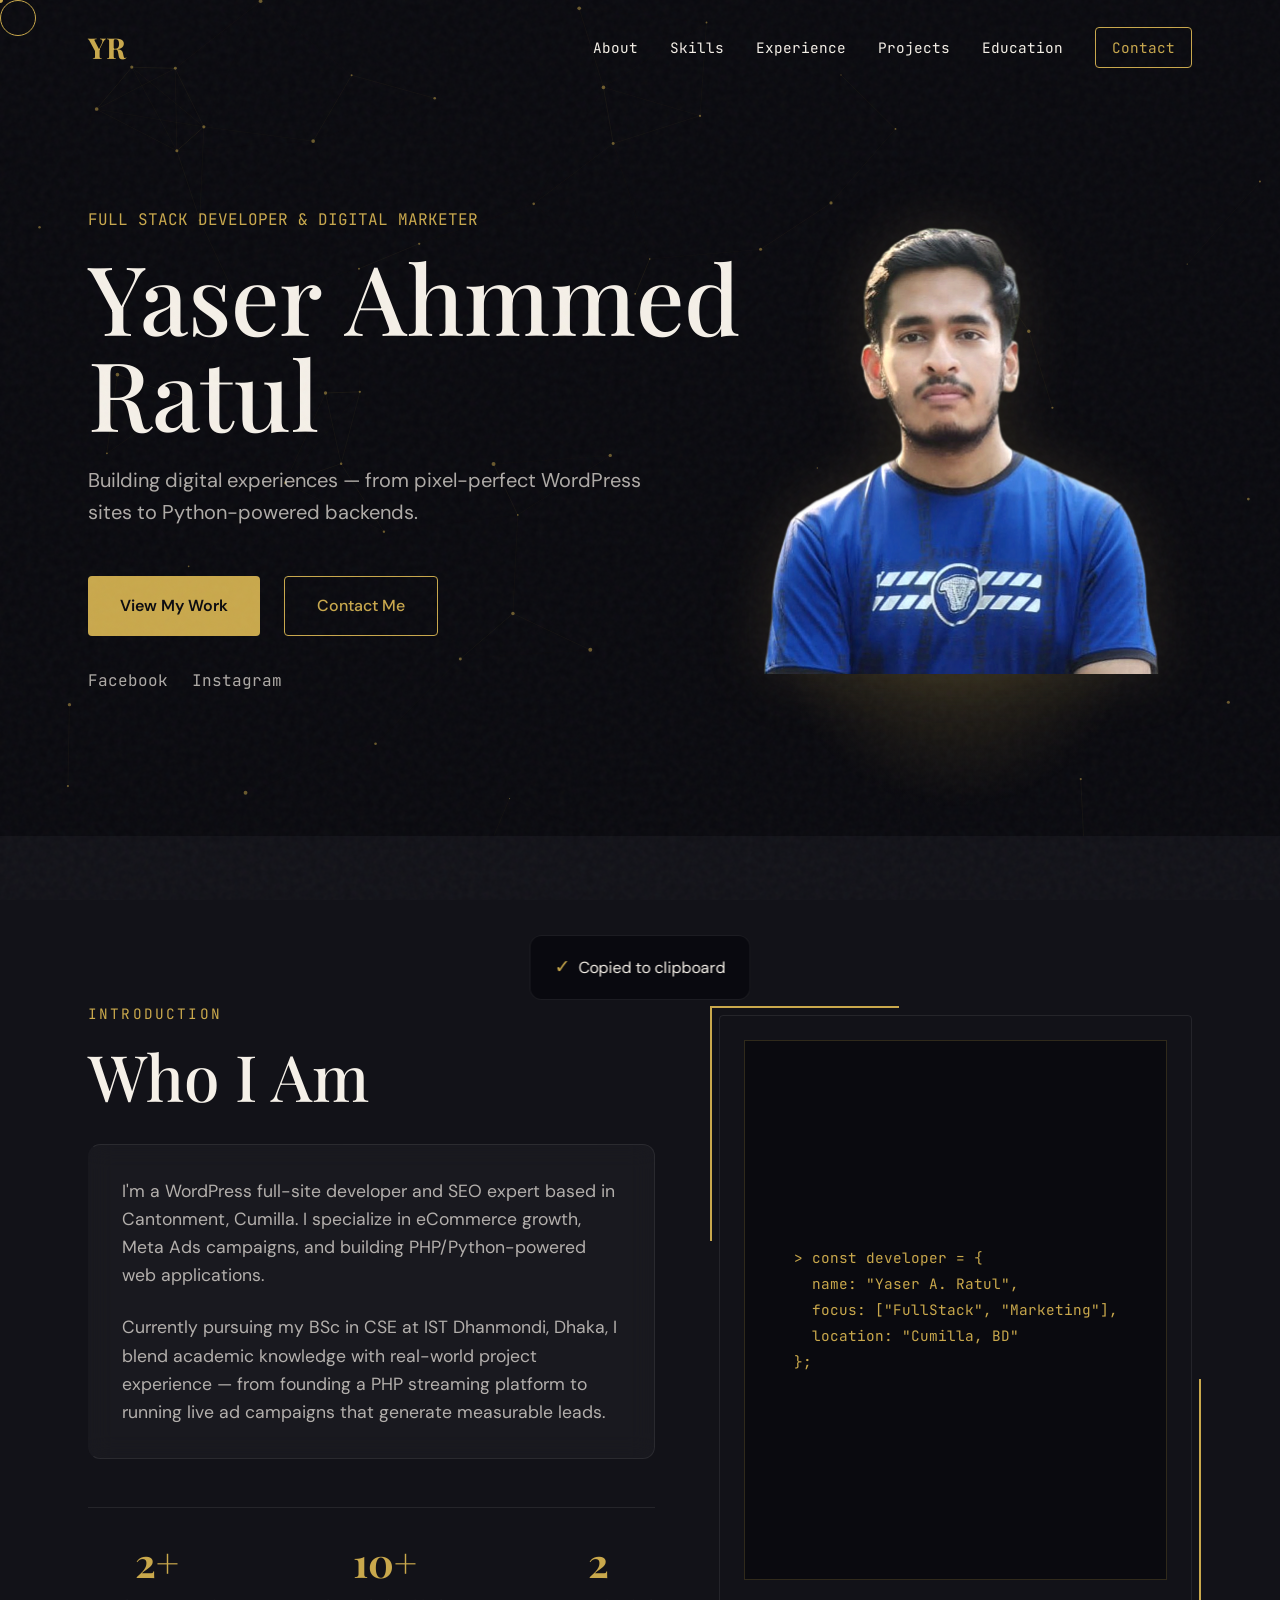
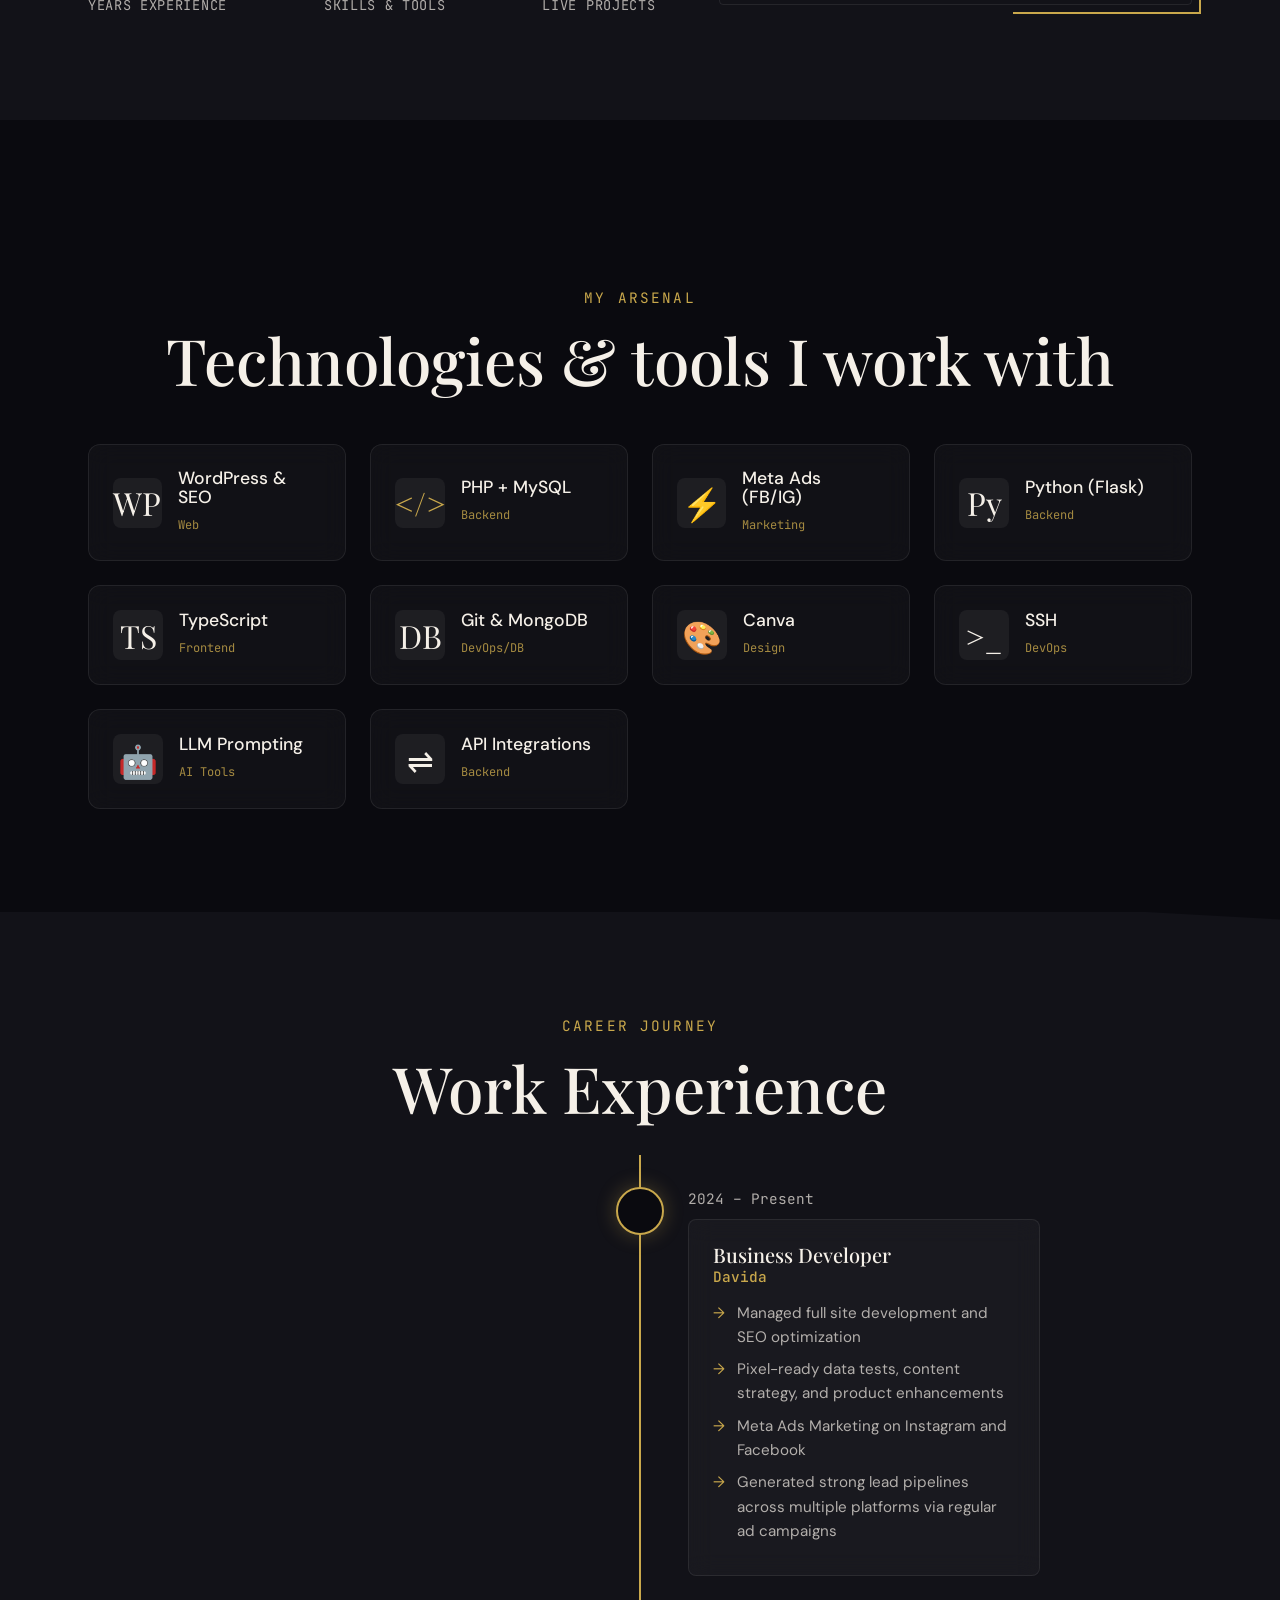
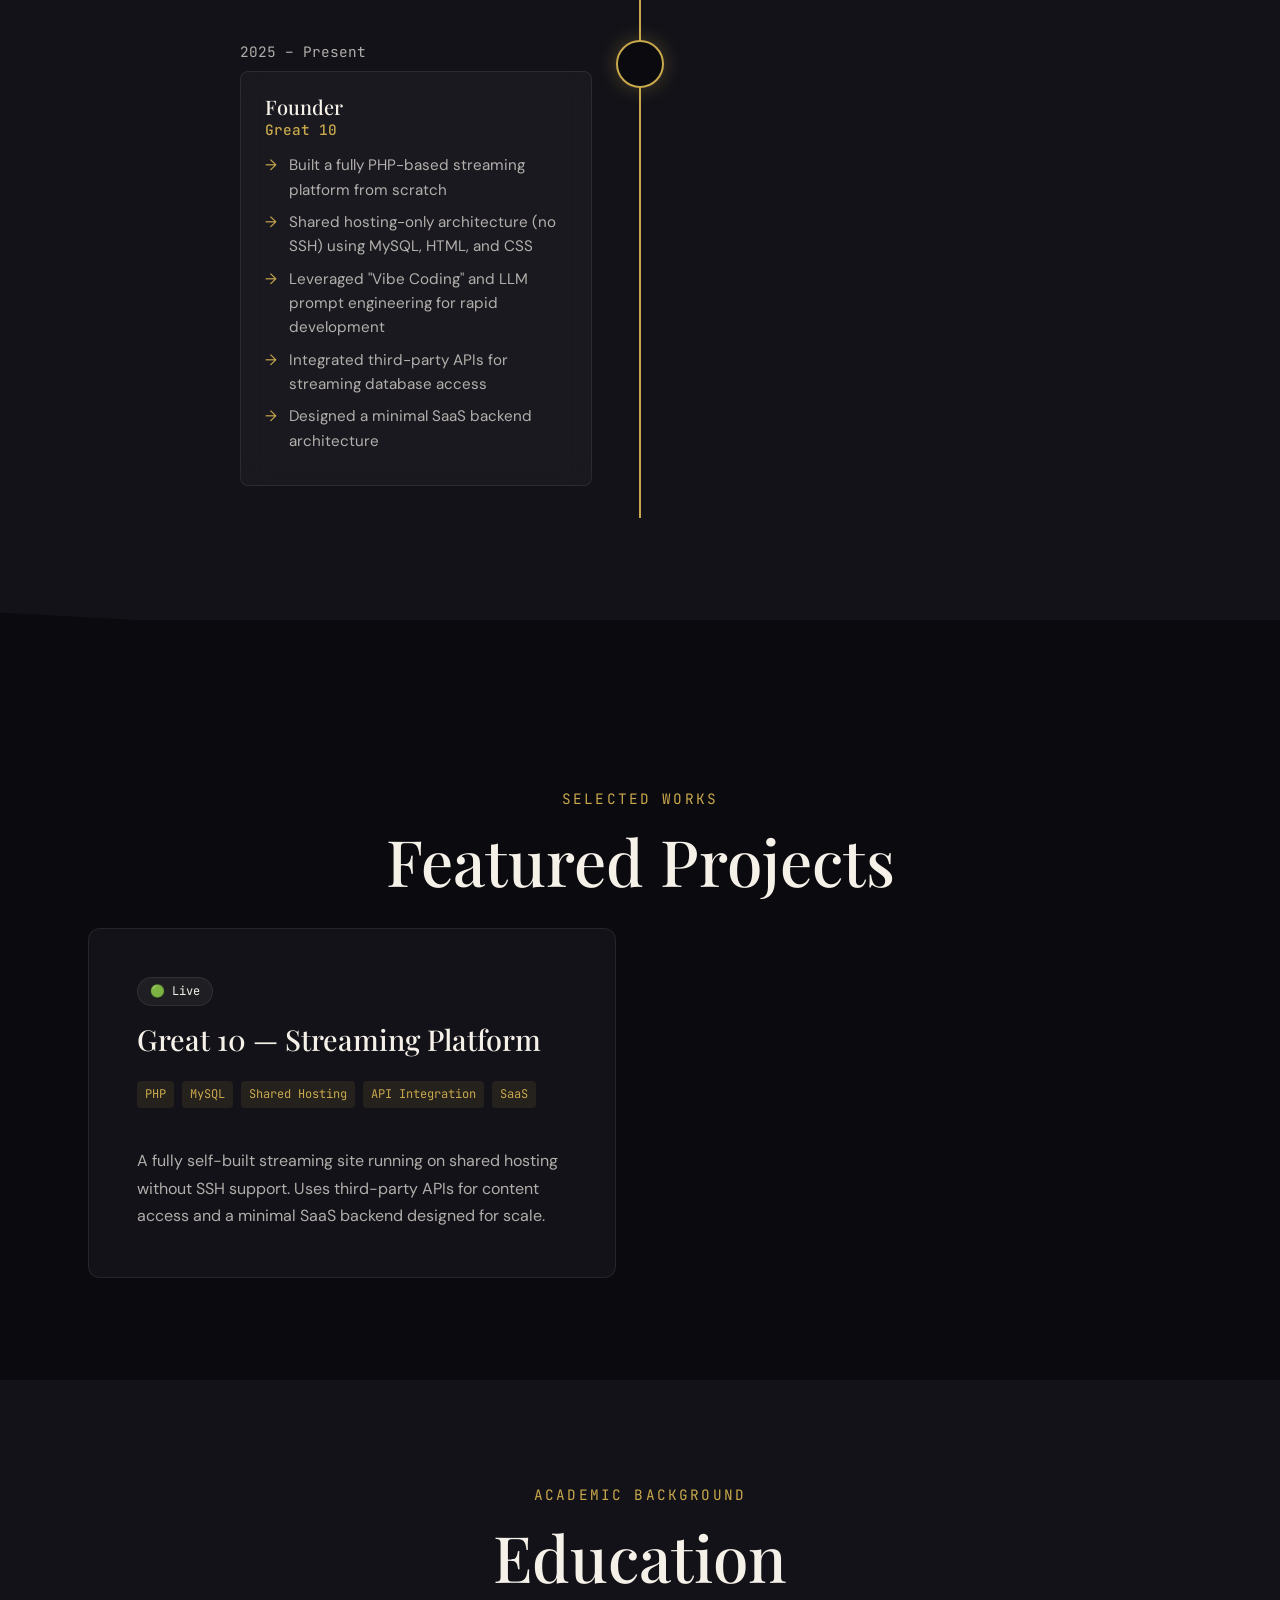
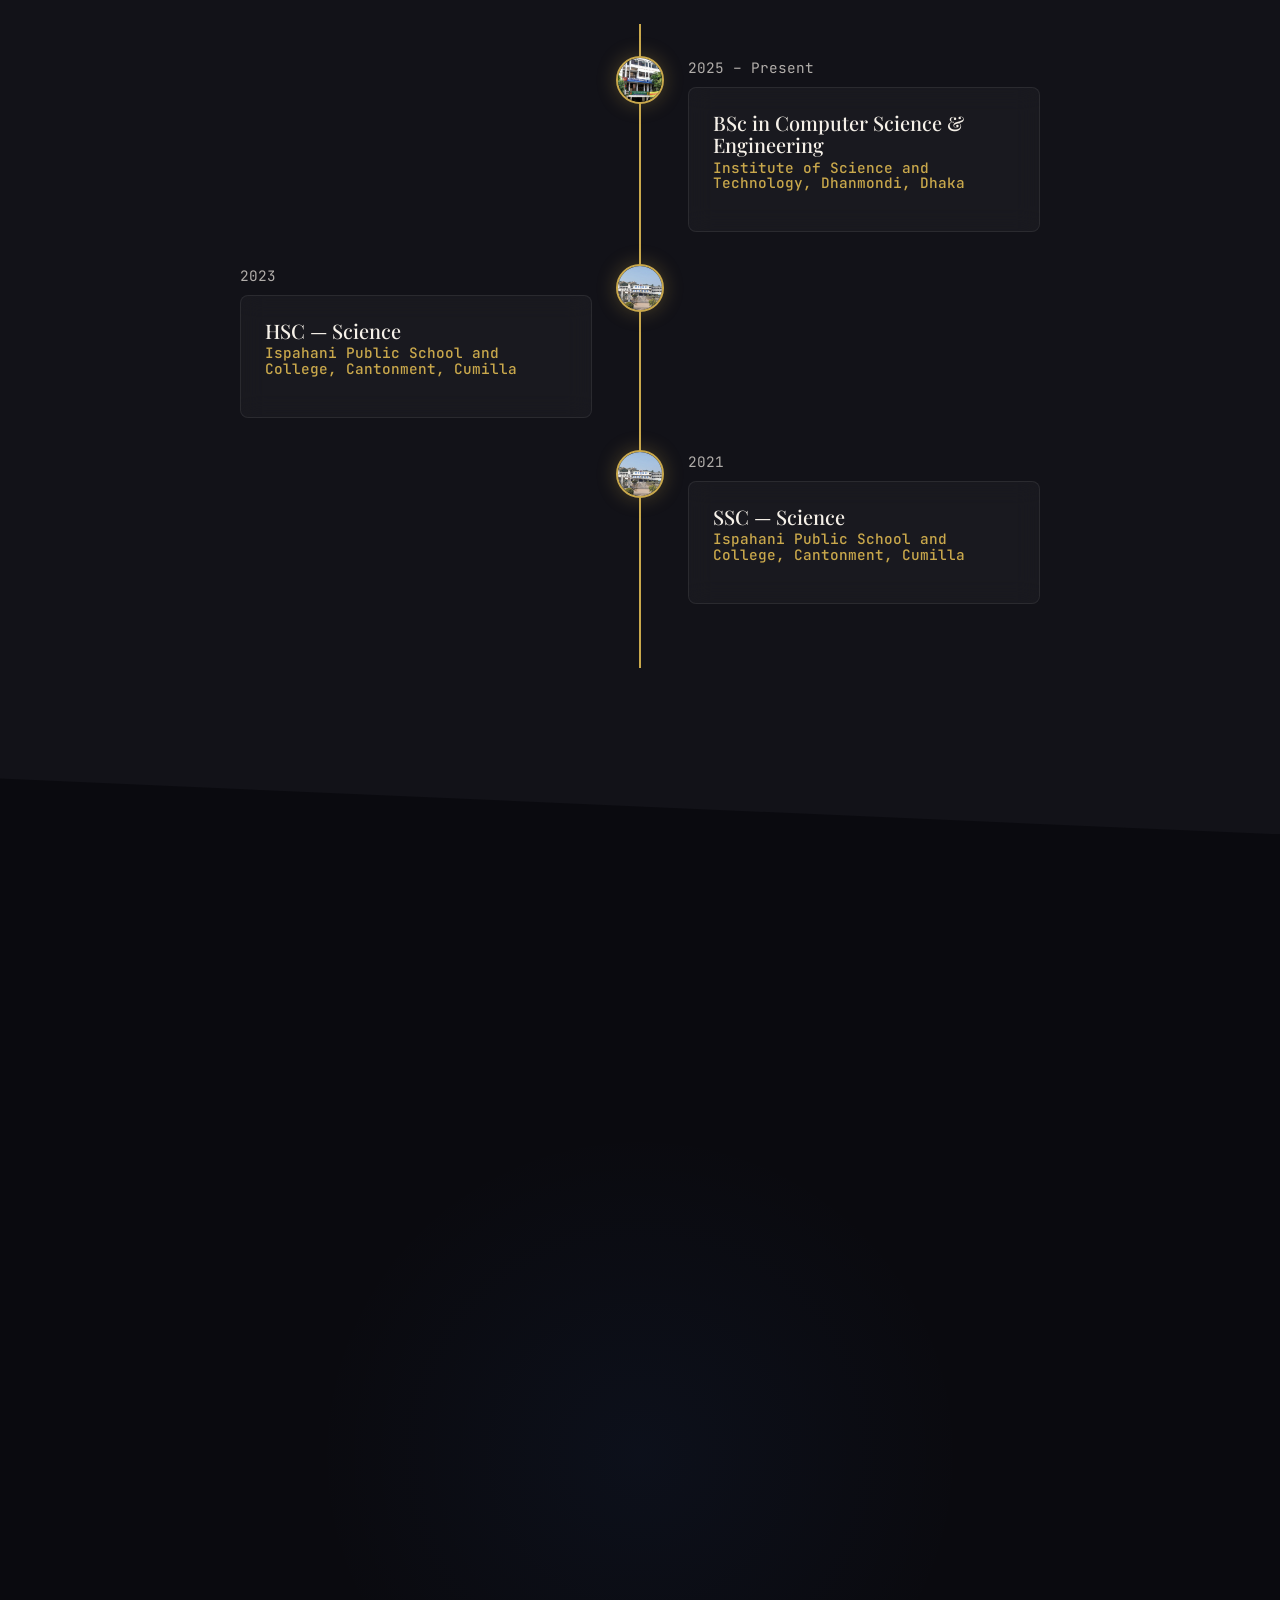
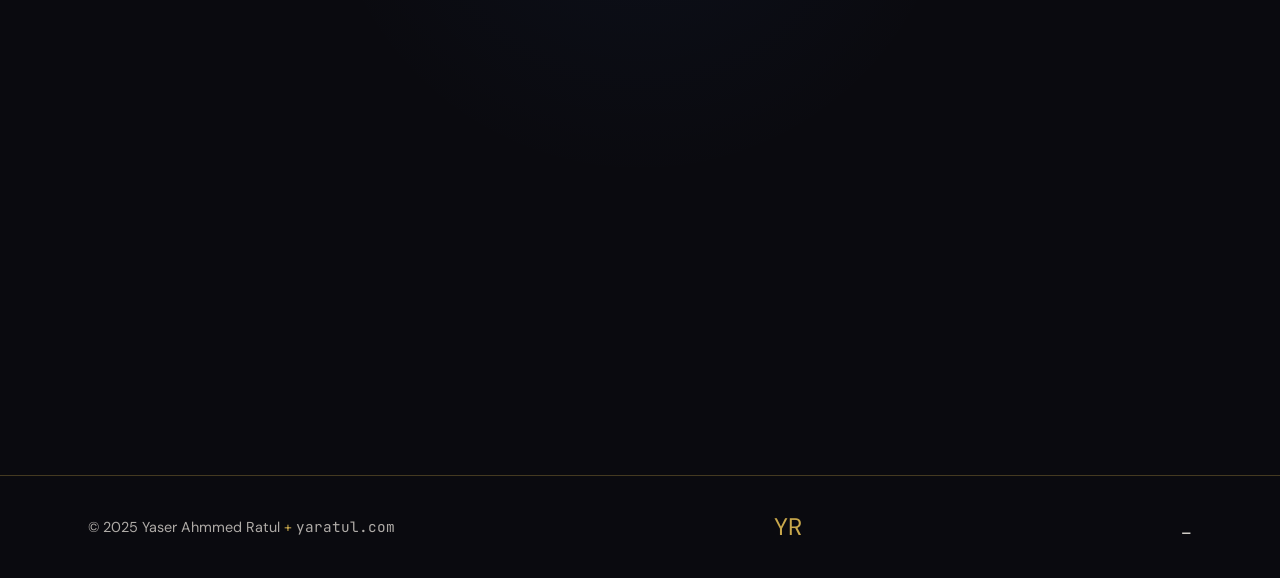
==== commit a0849b08: "Update links and layout: added socials and simplified projects" ====
--- a/index.html
+++ b/index.html
@@ -97,6 +97,17 @@
                         <a href="#projects" class="btn btn-primary interactive">View My Work</a>
                         <a href="#contact" class="btn btn-outline interactive">Contact Me</a>
                     </div>
+                    <div class="hero-socials text-mono"
+                        style="margin-top: 2rem; display: flex; gap: 1.5rem; opacity: 0; animation: textUp 0.8s var(--ease-out-expo) 1.5s forwards;">
+                        <a href="https://www.facebook.com/yaratul2004/" target="_blank" class="interactive"
+                            style="color: var(--clr-text-muted); transition: color 0.3s;"
+                            onmouseover="this.style.color='var(--clr-accent)'"
+                            onmouseout="this.style.color='var(--clr-text-muted)'">Facebook</a>
+                        <a href="https://www.instagram.com/i.m.ratul" target="_blank" class="interactive"
+                            style="color: var(--clr-text-muted); transition: color 0.3s;"
+                            onmouseover="this.style.color='var(--clr-accent)'"
+                            onmouseout="this.style.color='var(--clr-text-muted)'">Instagram</a>
+                    </div>
                 </div>
                 <div class="hero-image-wrapper">
                     <img src="img/my image/myimg.png" alt="Yaser Ahmmed Ratul Profile" class="hero-image">
@@ -329,7 +340,8 @@
 
                 <div class="projects-grid">
                     <!-- Project 1 -->
-                    <div class="project-card interactive reveal-item" data-tilt>
+                    <div class="project-card interactive reveal-item" data-tilt
+                        onclick="window.open('https://great10.xyz', '_blank')">
                         <div class="project-content">
                             <div class="project-header">
                                 <span class="status-badge text-mono">🟢 Live</span>
@@ -344,26 +356,7 @@
                                 designed for scale.</p>
                         </div>
                         <div class="project-overlay">
-                            <button class="btn btn-primary view-btn">View Project</button>
-                        </div>
-                    </div>
-
-                    <!-- Project 2 -->
-                    <div class="project-card interactive reveal-item delay-1" data-tilt>
-                        <div class="project-content">
-                            <div class="project-header">
-                                <span class="status-badge text-mono">🟢 Active</span>
-                                <h3 class="project-title">Davida — Business Web Presence</h3>
-                            </div>
-                            <div class="project-tags text-mono">
-                                <span>WordPress</span><span>SEO</span><span>Meta Ads</span><span>Canva</span><span>Pixel
-                                    Tracking</span>
-                            </div>
-                            <p class="project-desc">End-to-end digital management for an eCommerce brand — from site
-                                development and SEO to Facebook/Instagram ad campaigns generating consistent leads.</p>
-                        </div>
-                        <div class="project-overlay">
-                            <button class="btn btn-primary view-btn">View Project</button>
+                            <button class="btn btn-primary view-btn">Visit great10.xyz</button>
                         </div>
                     </div>
                 </div>
@@ -480,14 +473,25 @@
                                 </div>
                             </div>
 
-                            <div class="contact-card glass-panel interactive copy-trigger"
-                                data-copy="Cantonment, Cumilla, Bangladesh">
-                                <div class="contact-icon">📍</div>
+                            <a href="https://www.facebook.com/yaratul2004/" target="_blank"
+                                class="contact-card glass-panel interactive"
+                                style="display: flex; text-decoration: none;">
+                                <div class="contact-icon">👤</div>
                                 <div class="contact-info">
-                                    <span class="contact-label text-mono">Location</span>
-                                    <span class="contact-value">Cantonment, Cumilla</span>
-                                </div>
-                            </div>
+                                    <span class="contact-label text-mono">Facebook</span>
+                                    <span class="contact-value text-accent">fb.com/yaratul2004</span>
+                                </div>
+                            </a>
+
+                            <a href="https://www.instagram.com/i.m.ratul" target="_blank"
+                                class="contact-card glass-panel interactive"
+                                style="display: flex; text-decoration: none;">
+                                <div class="contact-icon">📸</div>
+                                <div class="contact-info">
+                                    <span class="contact-label text-mono">Instagram</span>
+                                    <span class="contact-value text-accent">@i.m.ratul</span>
+                                </div>
+                            </a>
                         </div>
                     </div>
                 </div>
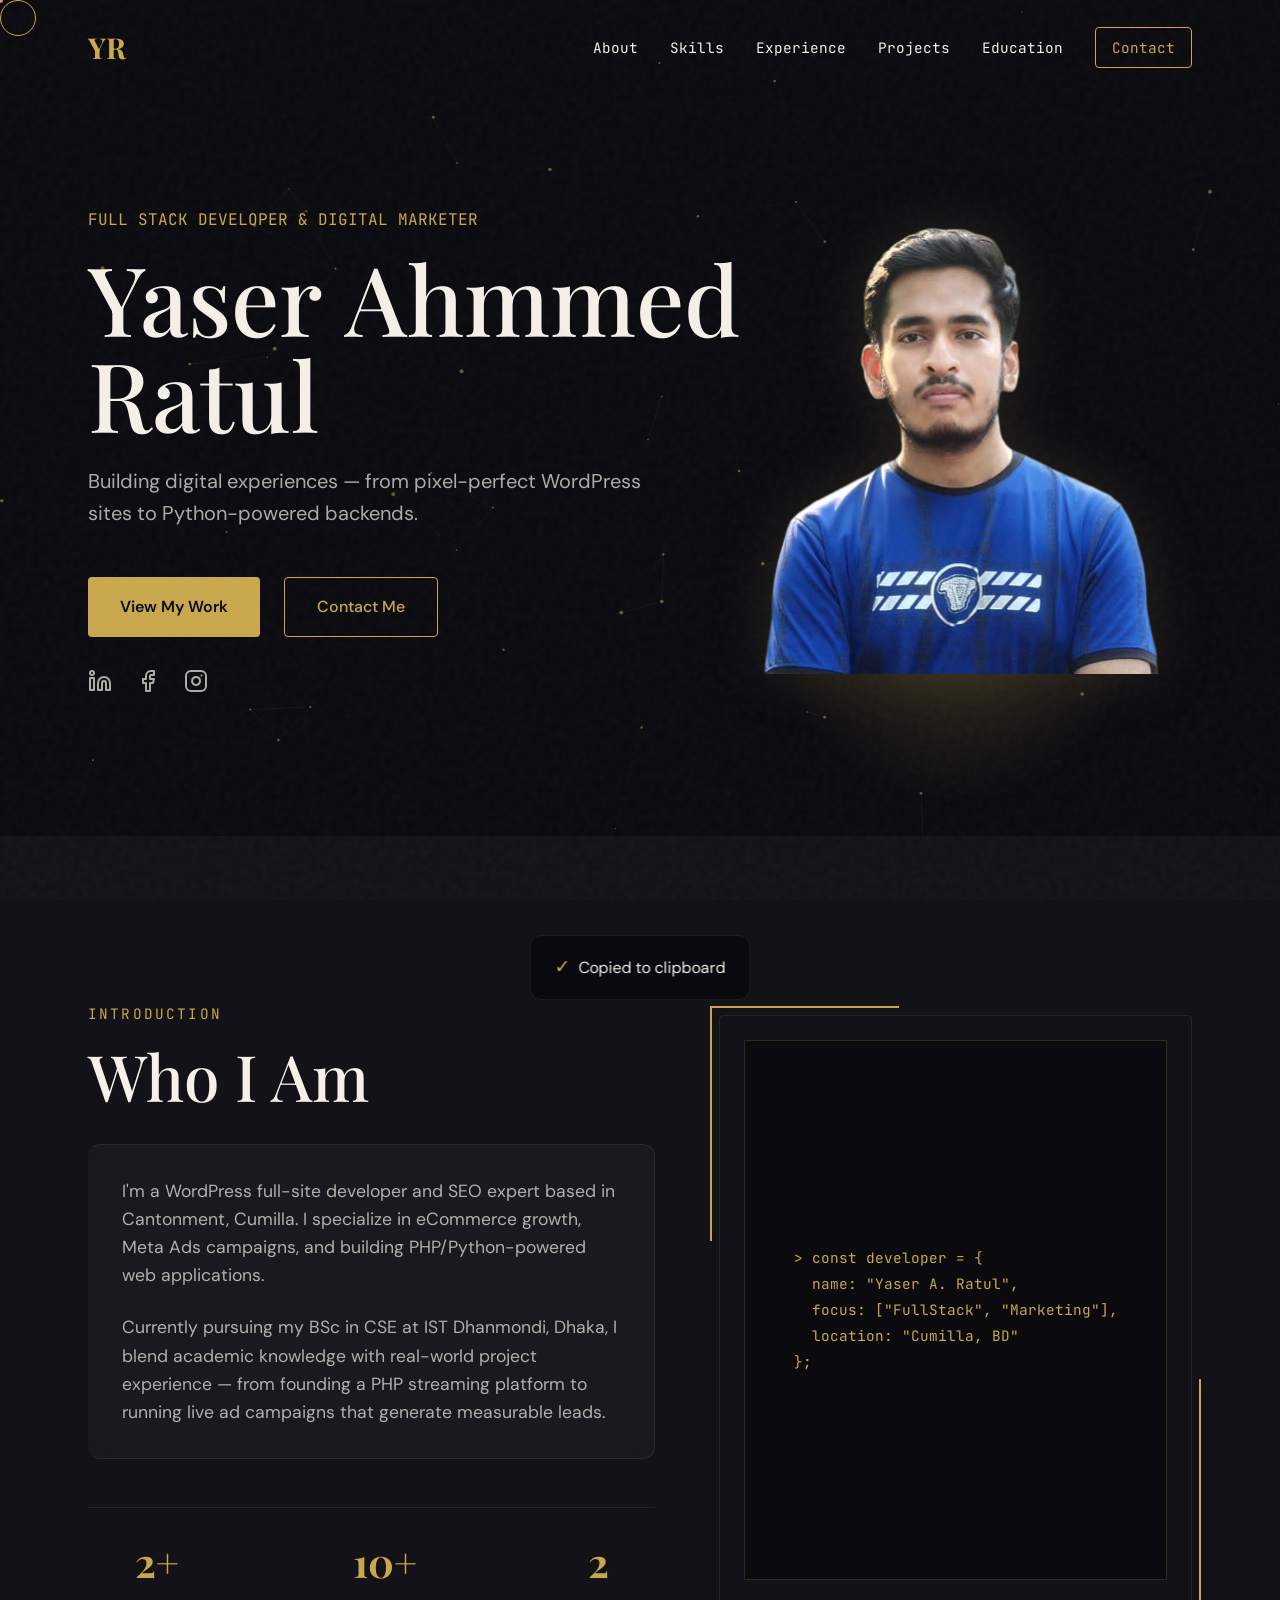
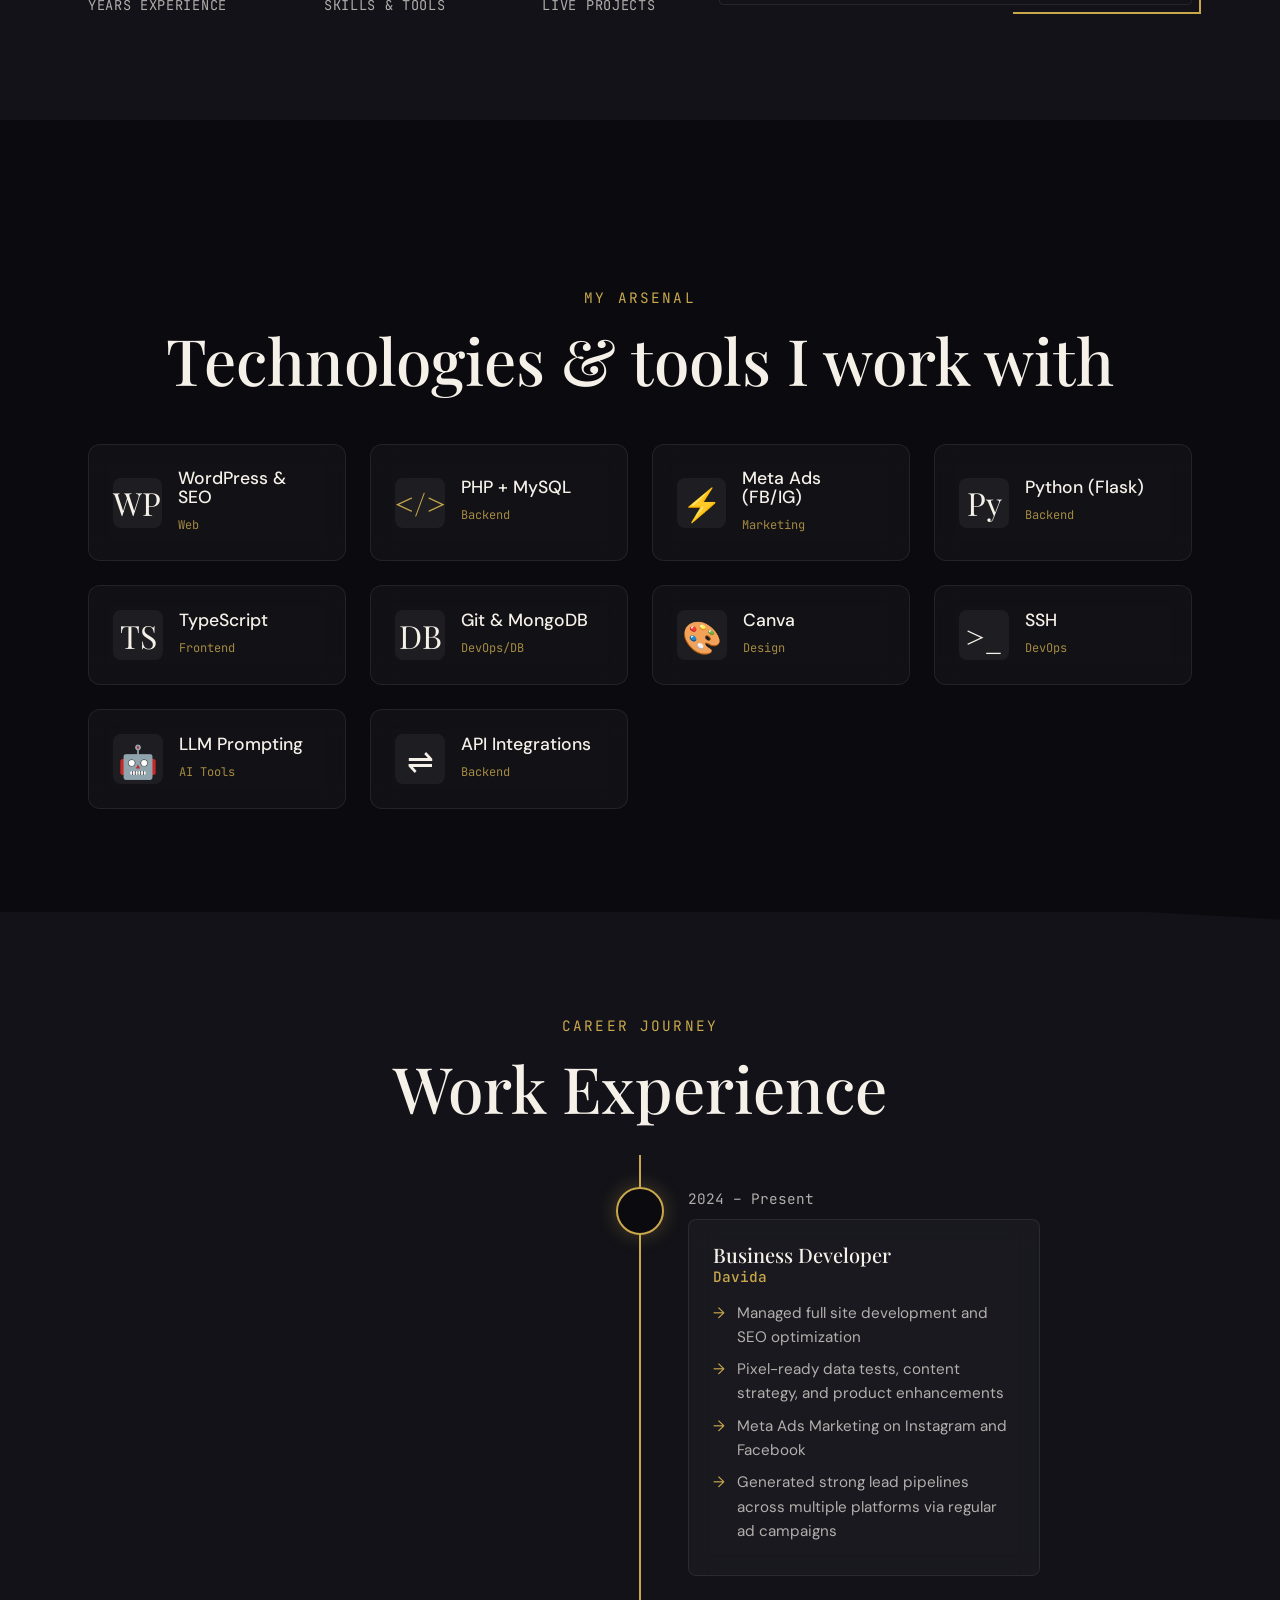
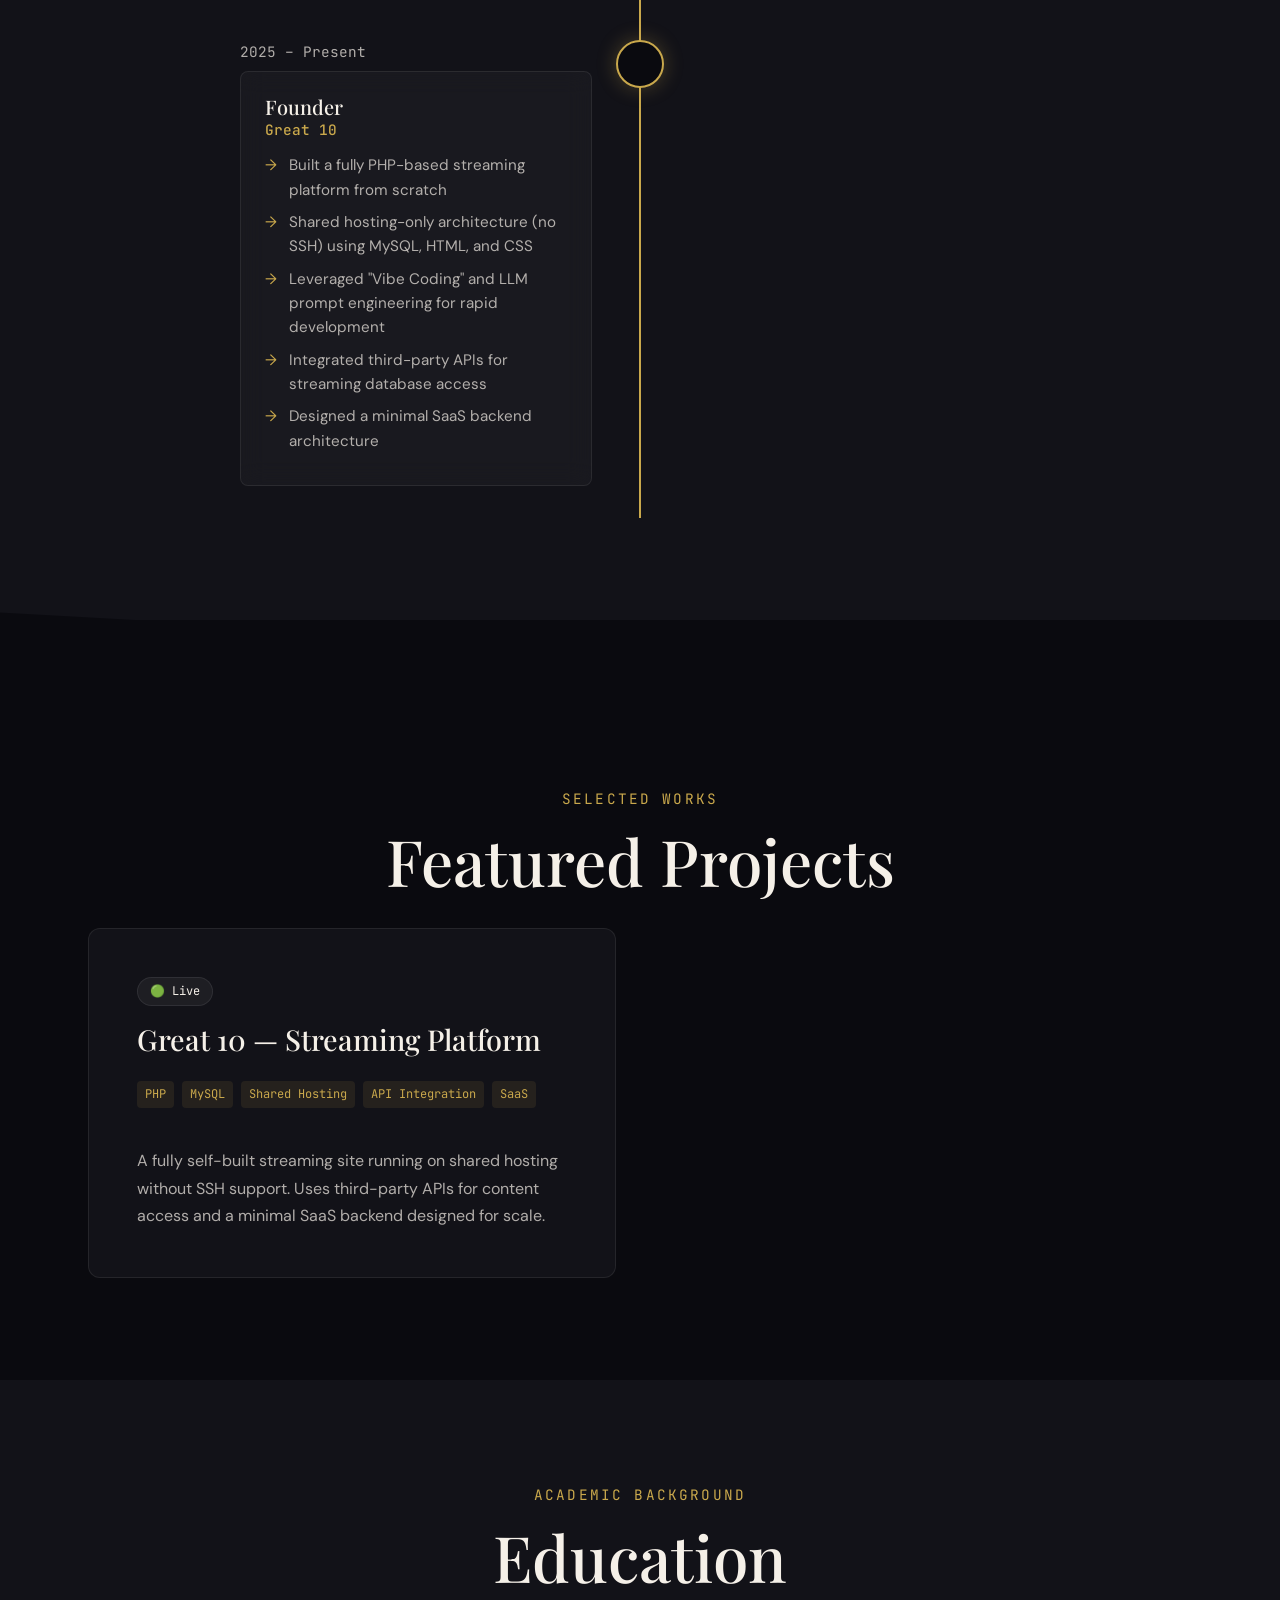
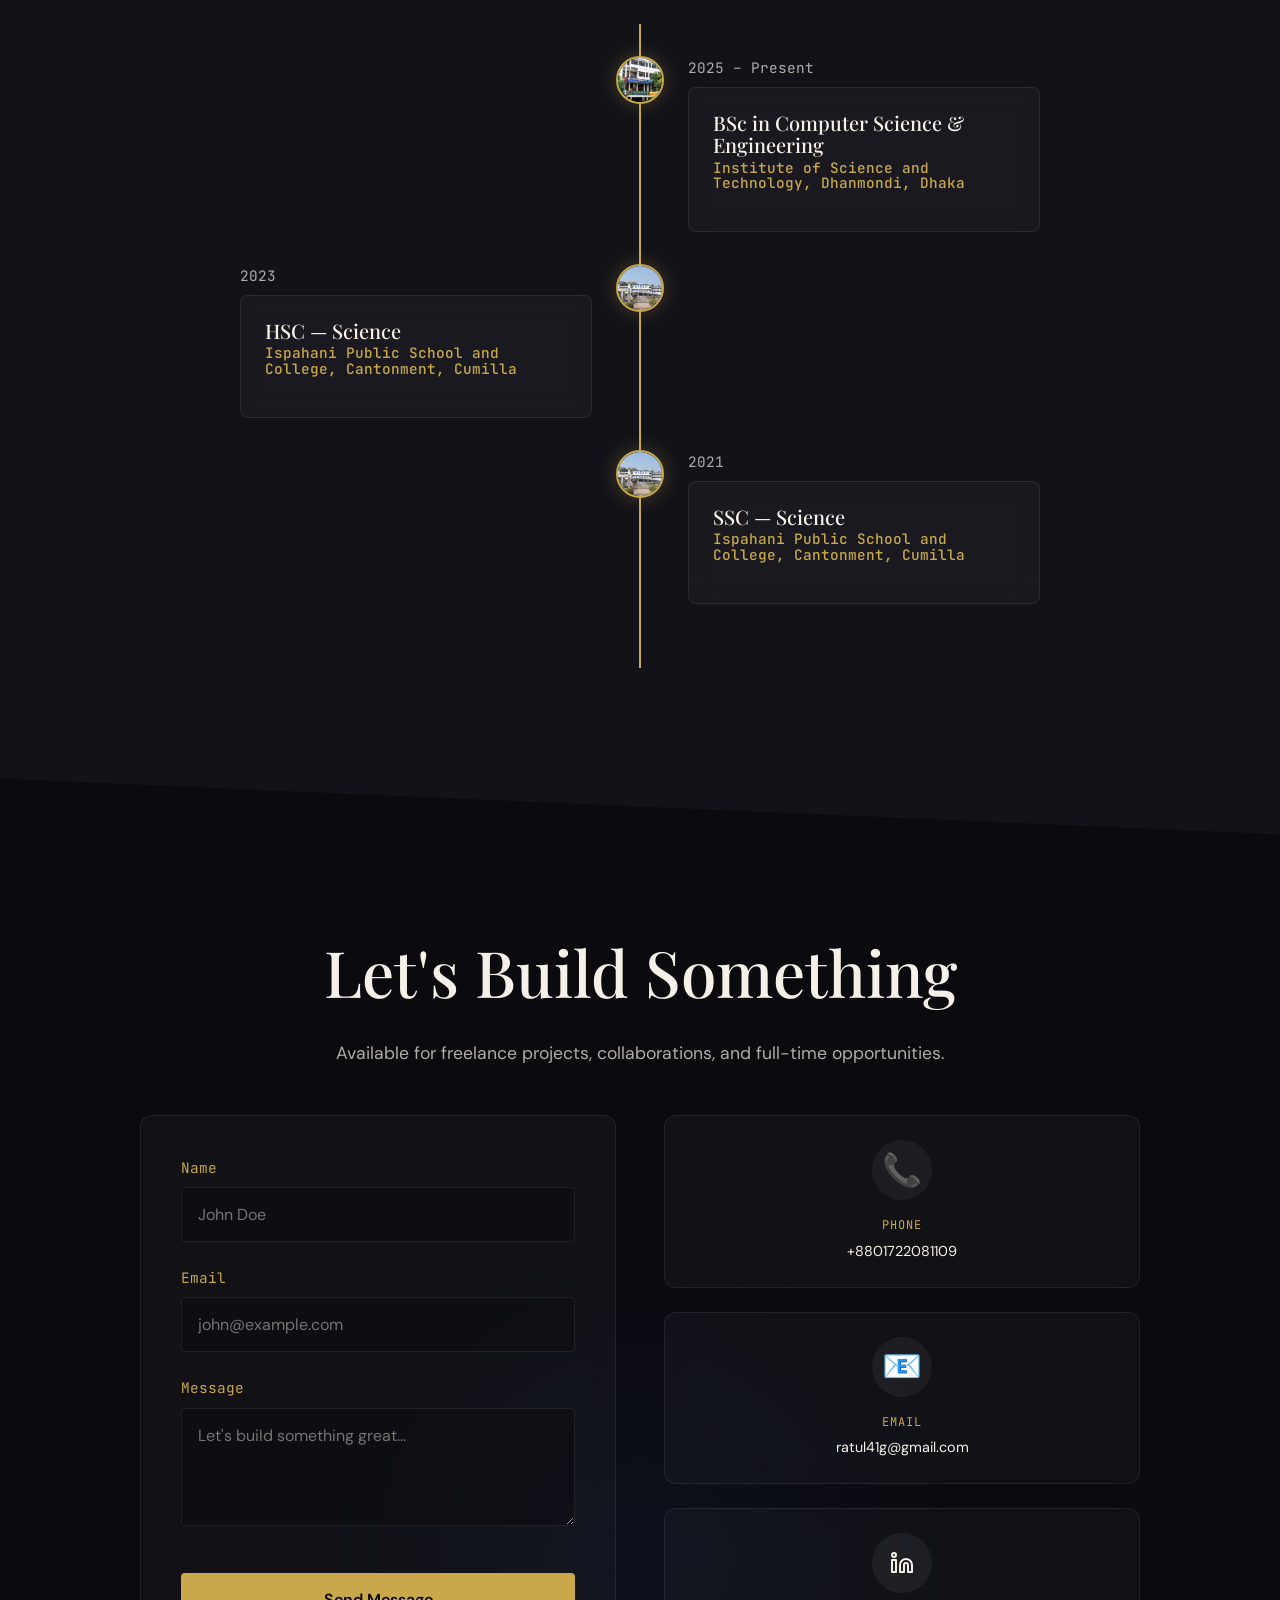
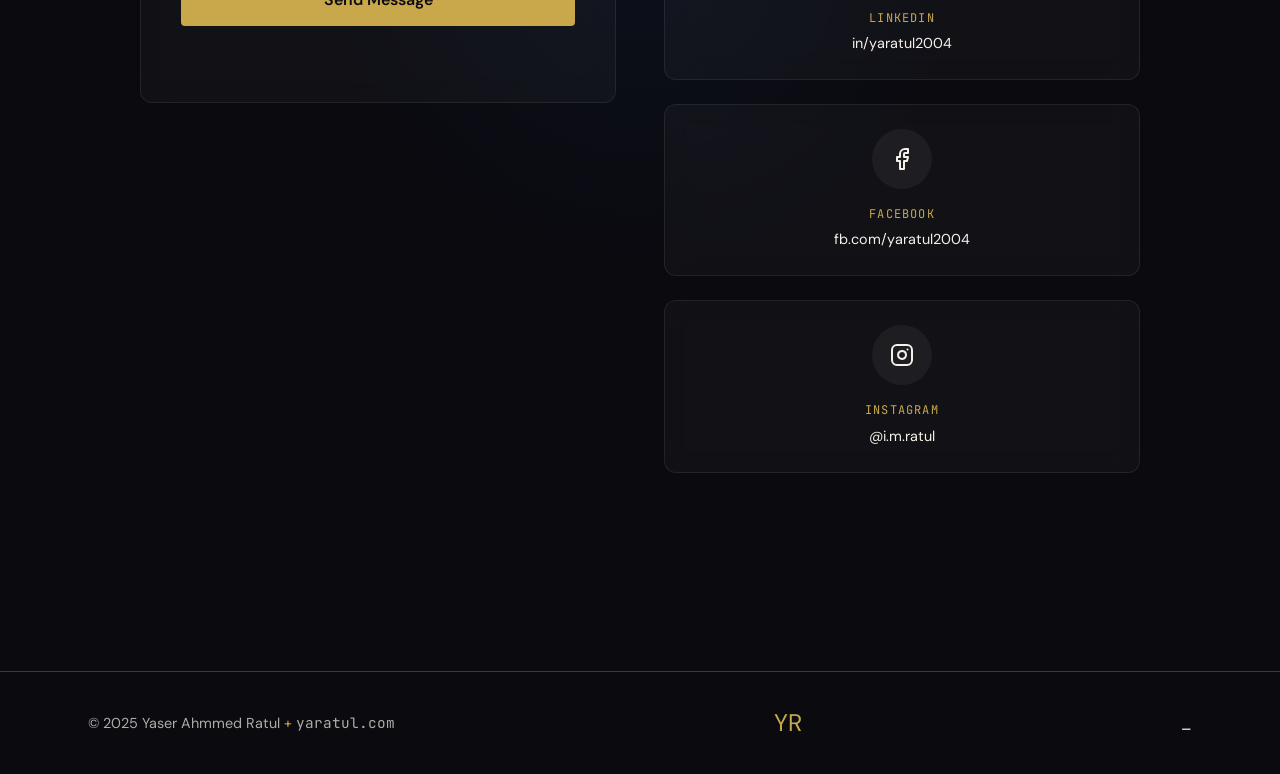
==== commit 30fc11ed: "Add analytics, SVG social icons & 404 page" ====
--- a/index.html
+++ b/index.html
@@ -10,6 +10,15 @@
         content="Building digital experiences — from pixel-perfect WordPress sites to Python-powered backends.">
     <meta property="og:url" content="https://yaratul.com">
     <title>Yaser Ahmmed Ratul | Portfolio</title>
+    <!-- Google tag (gtag.js) -->
+    <script async src="https://www.googletagmanager.com/gtag/js?id=G-6D3JZYC4LP"></script>
+    <script>
+        window.dataLayer = window.dataLayer || [];
+        function gtag() { dataLayer.push(arguments); }
+        gtag('js', new Date());
+
+        gtag('config', 'G-6D3JZYC4LP');
+    </script>
 
     <!-- Google Fonts -->
     <link rel="preconnect" href="https://fonts.googleapis.com">
@@ -99,14 +108,42 @@
                     </div>
                     <div class="hero-socials text-mono"
                         style="margin-top: 2rem; display: flex; gap: 1.5rem; opacity: 0; animation: textUp 0.8s var(--ease-out-expo) 1.5s forwards;">
+                        <a href="https://www.linkedin.com/in/yaratul2004/" target="_blank" class="interactive"
+                            style="color: var(--clr-text-muted); transition: color 0.3s;" aria-label="LinkedIn"
+                            onmouseover="this.style.color='var(--clr-accent)'"
+                            onmouseout="this.style.color='var(--clr-text-muted)'">
+                            <svg xmlns="http://www.w3.org/2000/svg" width="24" height="24" viewBox="0 0 24 24"
+                                fill="none" stroke="currentColor" stroke-width="2" stroke-linecap="round"
+                                stroke-linejoin="round" class="feather feather-linkedin">
+                                <path
+                                    d="M16 8a6 6 0 0 1 6 6v7h-4v-7a2 2 0 0 0-2-2 2 2 0 0 0-2 2v7h-4v-7a6 6 0 0 1 6-6z">
+                                </path>
+                                <rect x="2" y="9" width="4" height="12"></rect>
+                                <circle cx="4" cy="4" r="2"></circle>
+                            </svg>
+                        </a>
                         <a href="https://www.facebook.com/yaratul2004/" target="_blank" class="interactive"
-                            style="color: var(--clr-text-muted); transition: color 0.3s;"
+                            style="color: var(--clr-text-muted); transition: color 0.3s;" aria-label="Facebook"
                             onmouseover="this.style.color='var(--clr-accent)'"
-                            onmouseout="this.style.color='var(--clr-text-muted)'">Facebook</a>
+                            onmouseout="this.style.color='var(--clr-text-muted)'">
+                            <svg xmlns="http://www.w3.org/2000/svg" width="24" height="24" viewBox="0 0 24 24"
+                                fill="none" stroke="currentColor" stroke-width="2" stroke-linecap="round"
+                                stroke-linejoin="round" class="feather feather-facebook">
+                                <path d="M18 2h-3a5 5 0 0 0-5 5v3H7v4h3v8h4v-8h3l1-4h-4V7a1 1 0 0 1 1-1h3z"></path>
+                            </svg>
+                        </a>
                         <a href="https://www.instagram.com/i.m.ratul" target="_blank" class="interactive"
-                            style="color: var(--clr-text-muted); transition: color 0.3s;"
+                            style="color: var(--clr-text-muted); transition: color 0.3s;" aria-label="Instagram"
                             onmouseover="this.style.color='var(--clr-accent)'"
-                            onmouseout="this.style.color='var(--clr-text-muted)'">Instagram</a>
+                            onmouseout="this.style.color='var(--clr-text-muted)'">
+                            <svg xmlns="http://www.w3.org/2000/svg" width="24" height="24" viewBox="0 0 24 24"
+                                fill="none" stroke="currentColor" stroke-width="2" stroke-linecap="round"
+                                stroke-linejoin="round" class="feather feather-instagram">
+                                <rect x="2" y="2" width="20" height="20" rx="5" ry="5"></rect>
+                                <path d="M16 11.37A4 4 0 1 1 12.63 8 4 4 0 0 1 16 11.37z"></path>
+                                <line x1="17.5" y1="6.5" x2="17.51" y2="6.5"></line>
+                            </svg>
+                        </a>
                     </div>
                 </div>
                 <div class="hero-image-wrapper">
@@ -473,10 +510,37 @@
                                 </div>
                             </div>
 
+                            <a href="https://www.linkedin.com/in/yaratul2004/" target="_blank"
+                                class="contact-card glass-panel interactive"
+                                style="display: flex; text-decoration: none;">
+                                <div class="contact-icon">
+                                    <svg xmlns="http://www.w3.org/2000/svg" width="24" height="24" viewBox="0 0 24 24"
+                                        fill="none" stroke="currentColor" stroke-width="2" stroke-linecap="round"
+                                        stroke-linejoin="round" class="feather feather-linkedin">
+                                        <path
+                                            d="M16 8a6 6 0 0 1 6 6v7h-4v-7a2 2 0 0 0-2-2 2 2 0 0 0-2 2v7h-4v-7a6 6 0 0 1 6-6z">
+                                        </path>
+                                        <rect x="2" y="9" width="4" height="12"></rect>
+                                        <circle cx="4" cy="4" r="2"></circle>
+                                    </svg>
+                                </div>
+                                <div class="contact-info">
+                                    <span class="contact-label text-mono">LinkedIn</span>
+                                    <span class="contact-value text-accent">in/yaratul2004</span>
+                                </div>
+                            </a>
+
                             <a href="https://www.facebook.com/yaratul2004/" target="_blank"
                                 class="contact-card glass-panel interactive"
                                 style="display: flex; text-decoration: none;">
-                                <div class="contact-icon">👤</div>
+                                <div class="contact-icon">
+                                    <svg xmlns="http://www.w3.org/2000/svg" width="24" height="24" viewBox="0 0 24 24"
+                                        fill="none" stroke="currentColor" stroke-width="2" stroke-linecap="round"
+                                        stroke-linejoin="round" class="feather feather-facebook">
+                                        <path d="M18 2h-3a5 5 0 0 0-5 5v3H7v4h3v8h4v-8h3l1-4h-4V7a1 1 0 0 1 1-1h3z">
+                                        </path>
+                                    </svg>
+                                </div>
                                 <div class="contact-info">
                                     <span class="contact-label text-mono">Facebook</span>
                                     <span class="contact-value text-accent">fb.com/yaratul2004</span>
@@ -486,7 +550,15 @@
                             <a href="https://www.instagram.com/i.m.ratul" target="_blank"
                                 class="contact-card glass-panel interactive"
                                 style="display: flex; text-decoration: none;">
-                                <div class="contact-icon">📸</div>
+                                <div class="contact-icon">
+                                    <svg xmlns="http://www.w3.org/2000/svg" width="24" height="24" viewBox="0 0 24 24"
+                                        fill="none" stroke="currentColor" stroke-width="2" stroke-linecap="round"
+                                        stroke-linejoin="round" class="feather feather-instagram">
+                                        <rect x="2" y="2" width="20" height="20" rx="5" ry="5"></rect>
+                                        <path d="M16 11.37A4 4 0 1 1 12.63 8 4 4 0 0 1 16 11.37z"></path>
+                                        <line x1="17.5" y1="6.5" x2="17.51" y2="6.5"></line>
+                                    </svg>
+                                </div>
                                 <div class="contact-info">
                                     <span class="contact-label text-mono">Instagram</span>
                                     <span class="contact-value text-accent">@i.m.ratul</span>
--- a/style.css
+++ b/style.css
@@ -46,6 +46,8 @@
     scroll-behavior: smooth;
     font-size: 16px;
     background-color: var(--clr-bg);
+    overflow-x: hidden;
+    width: 100%;
 }
 
 body {
@@ -54,6 +56,7 @@
     color: var(--clr-text-main);
     line-height: 1.6;
     overflow-x: hidden;
+    width: 100%;
     /* Hide default cursor to use custom one */
     cursor: none;
 }
@@ -683,8 +686,8 @@
     .hero-image-wrapper {
         opacity: 0.15 !important;
         /* Make it a watermark-style background on smaller screens */
-        right: -10%;
-        width: 60vw;
+        right: 0;
+        width: 80vw;
     }
 
     .hero-content {
@@ -1414,6 +1417,20 @@
         gap: 2rem;
     }
 
+    .decorative-frame {
+        padding: 1rem;
+    }
+
+    .frame-inner {
+        padding: 1.25rem;
+    }
+
+    .frame-content {
+        font-size: 0.75rem;
+        white-space: pre-wrap;
+        word-break: break-word;
+    }
+
     /* Timeline Mobile */
     .timeline-line {
         left: 24px;
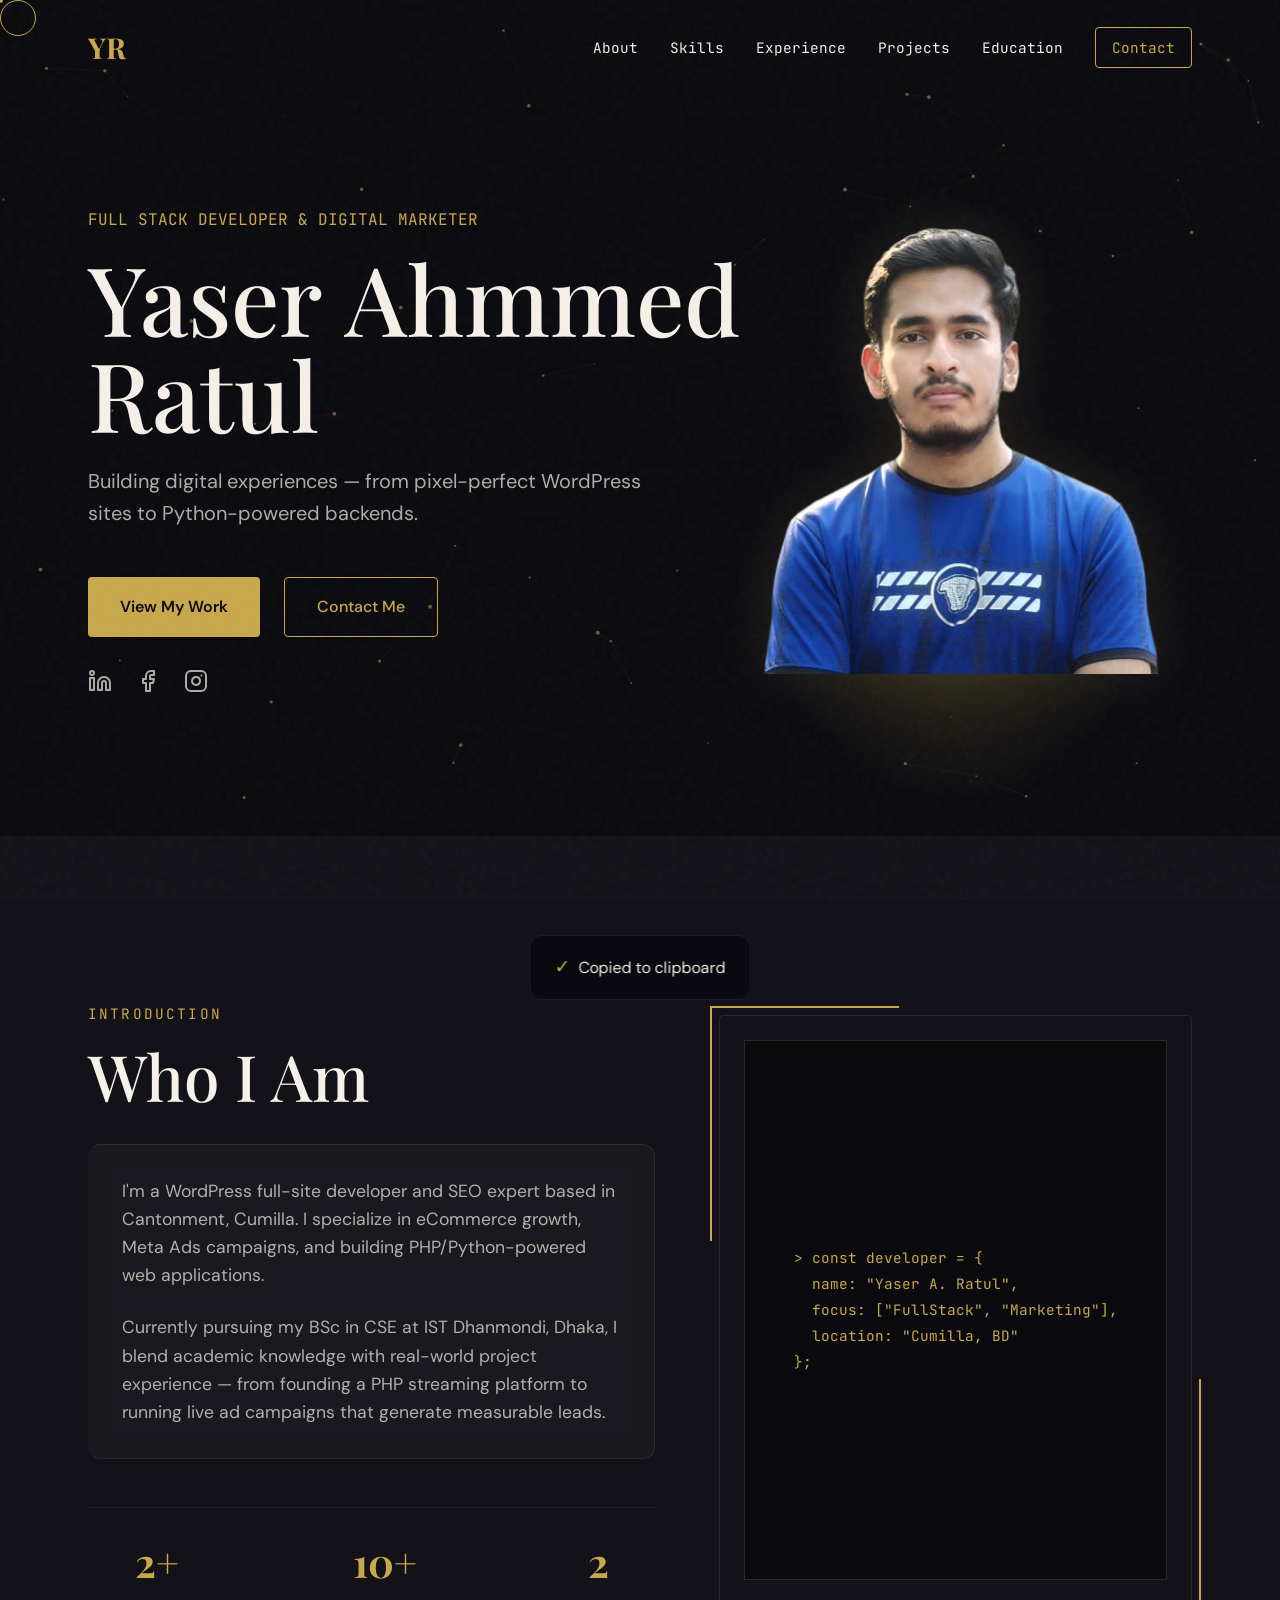
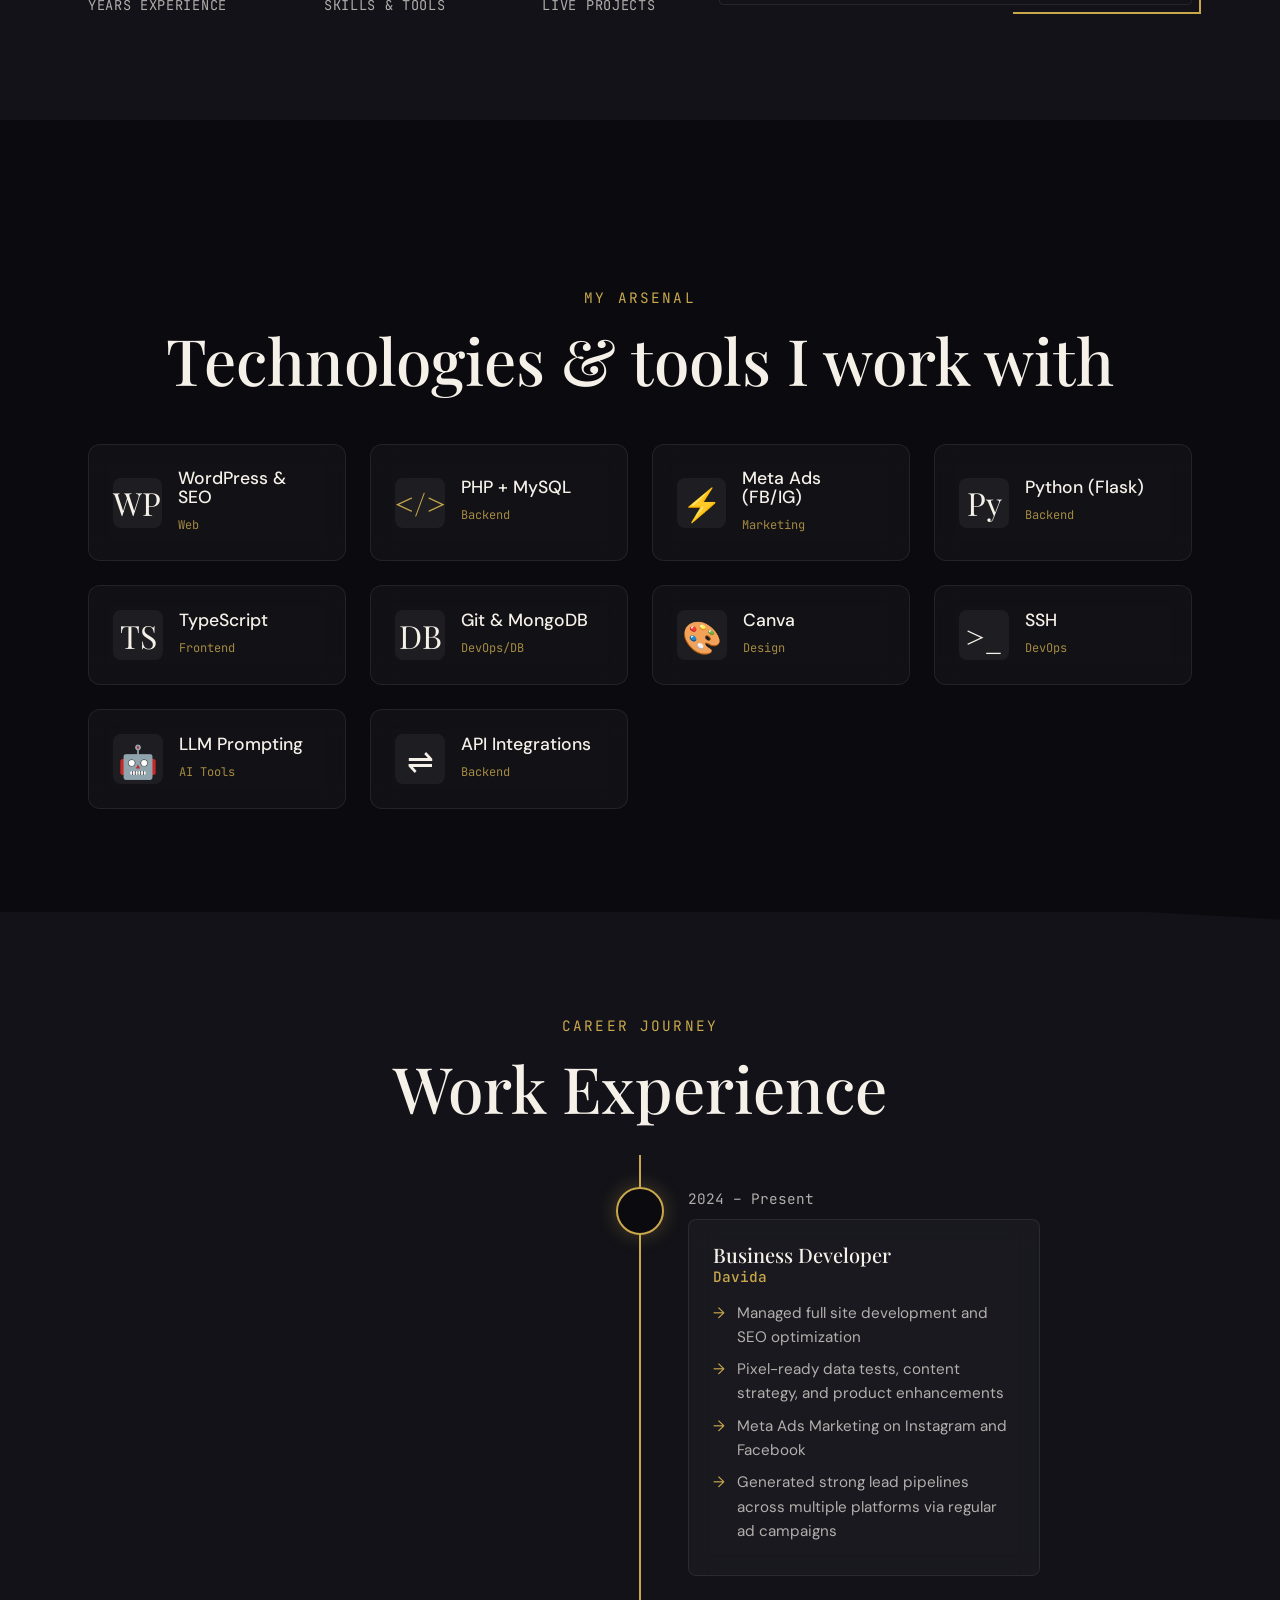
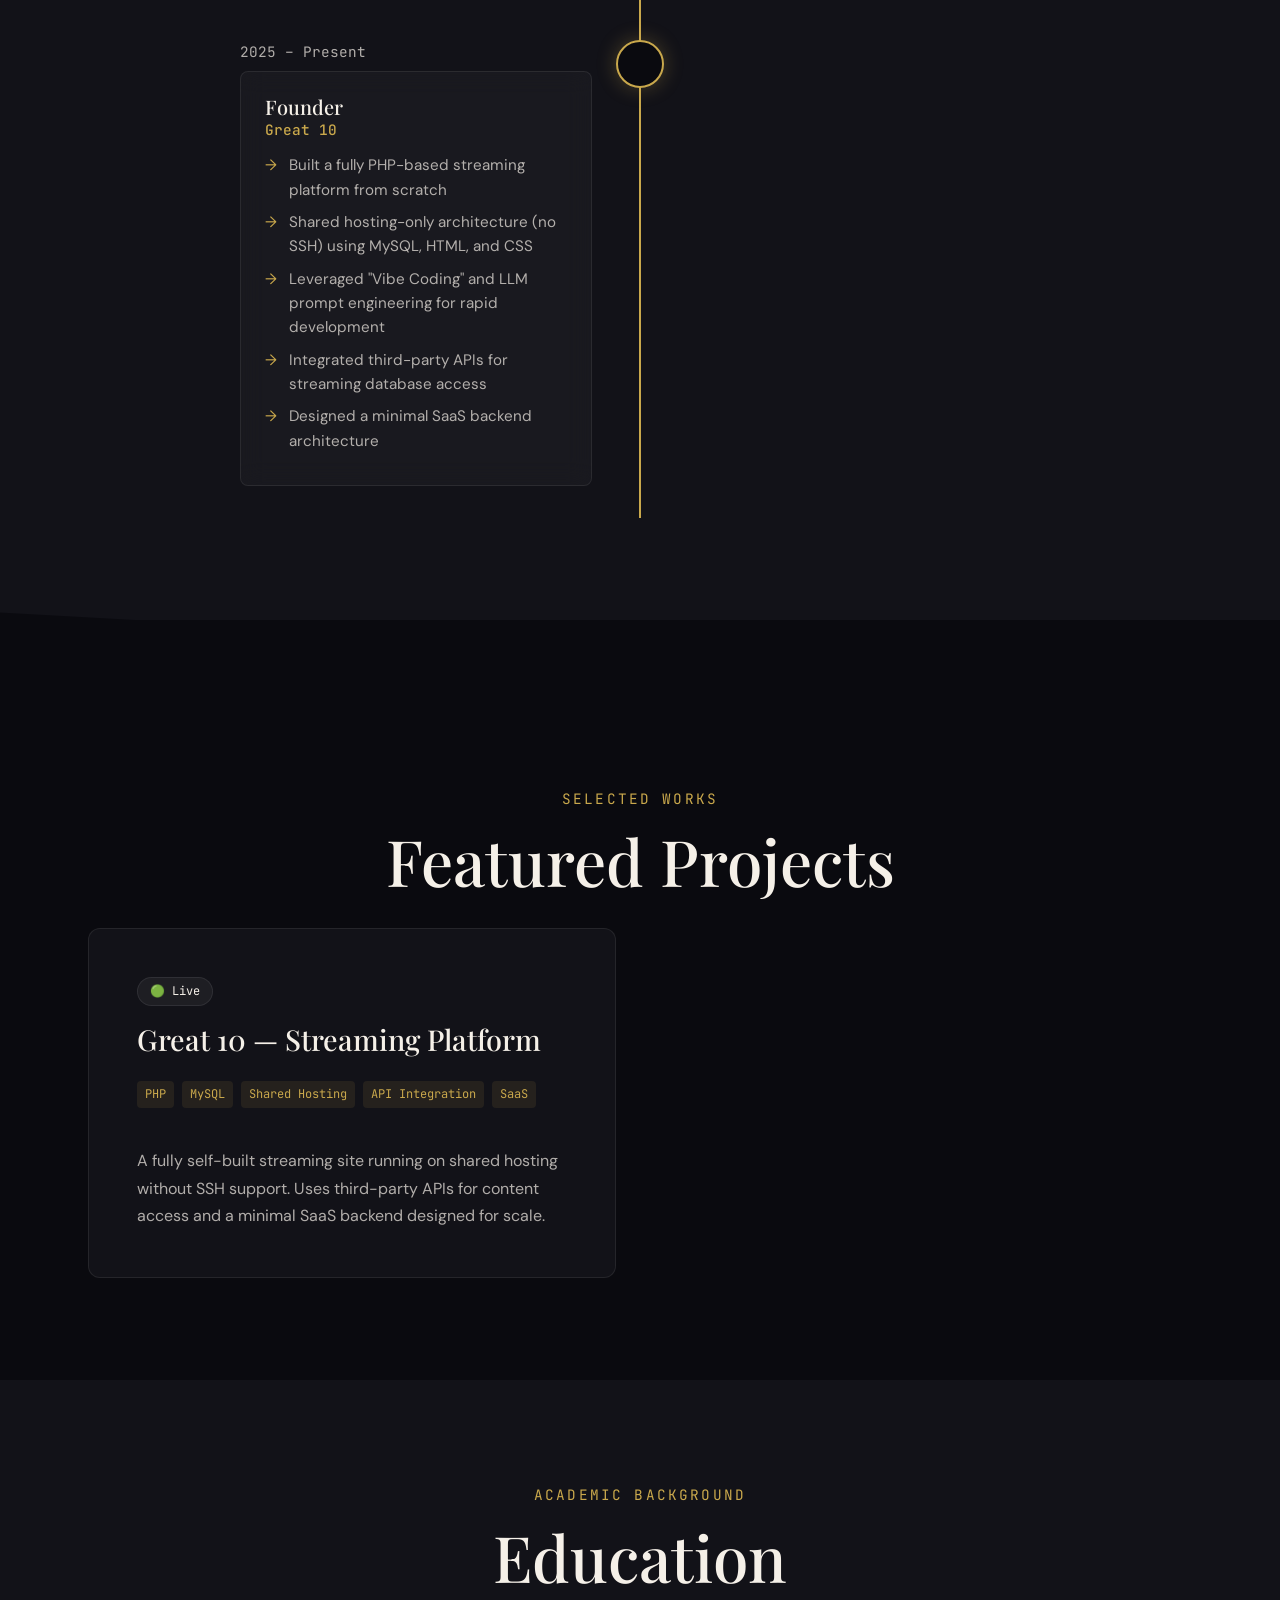
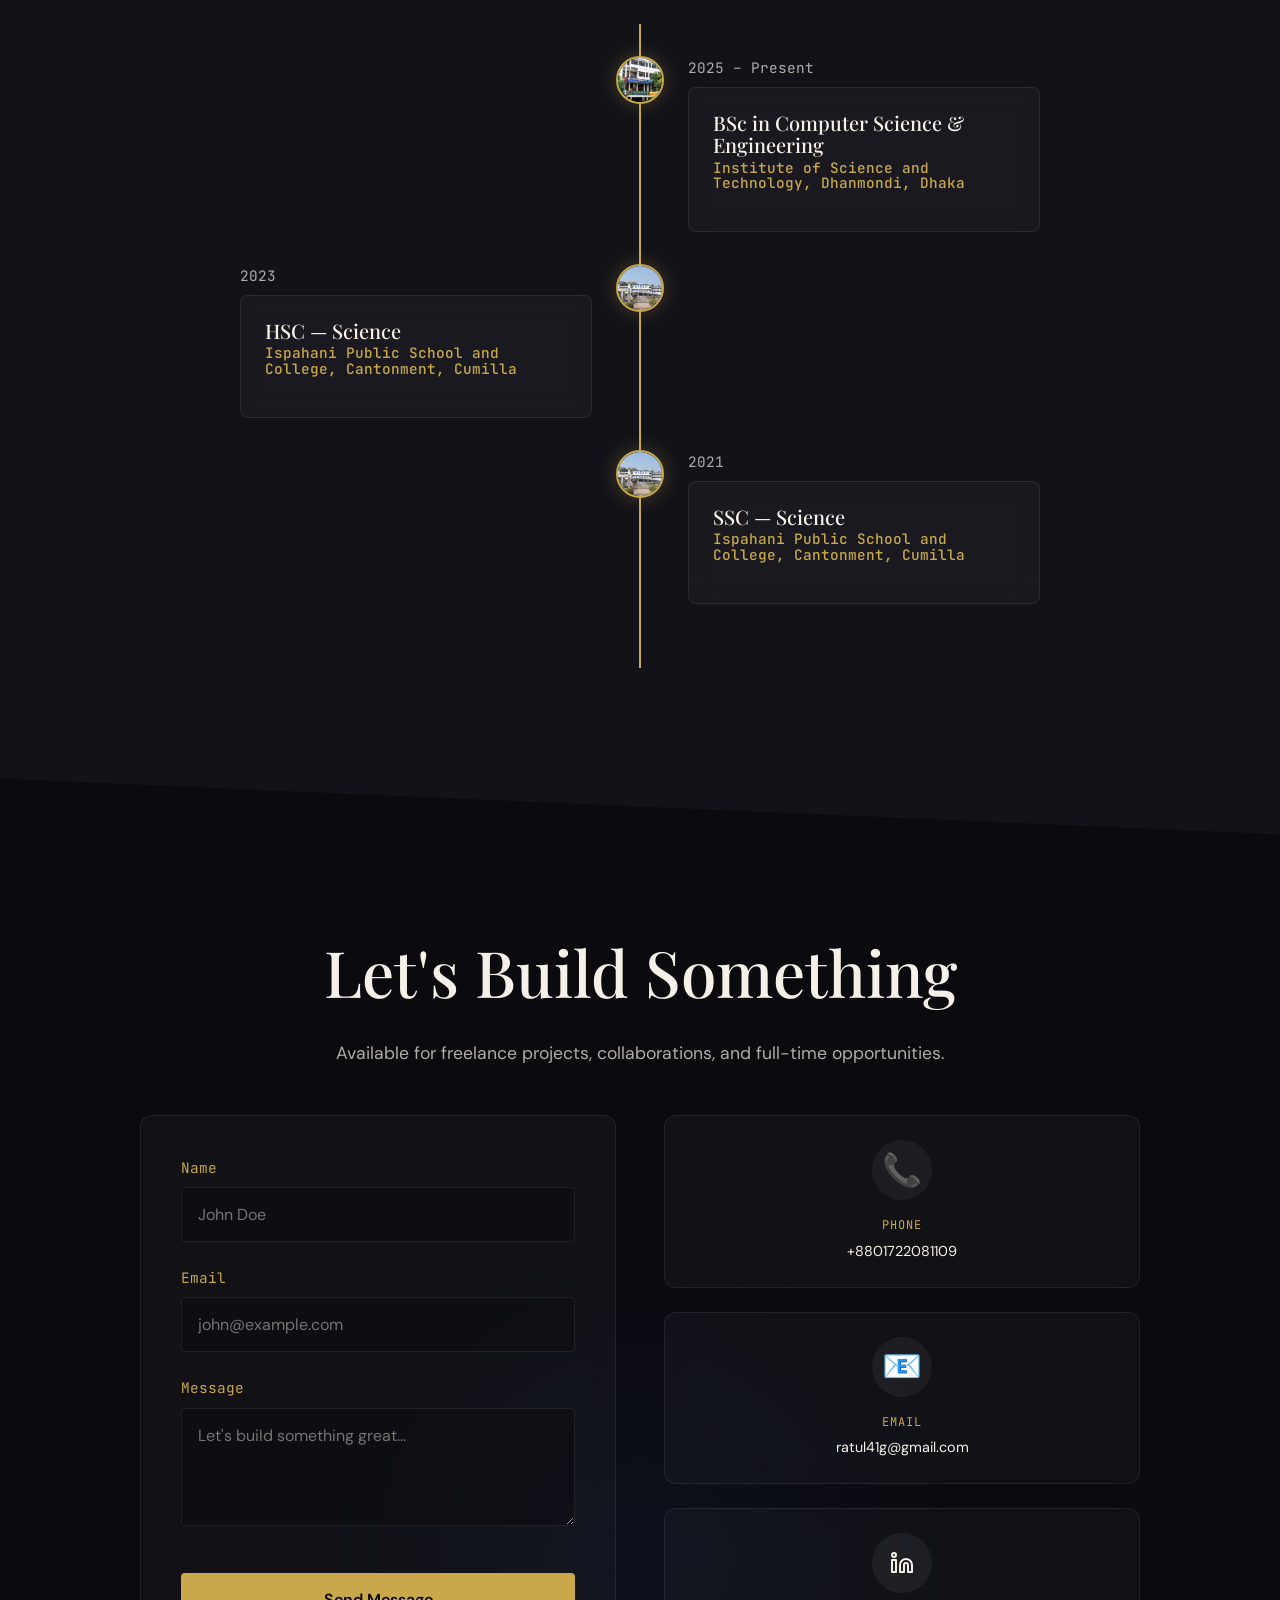
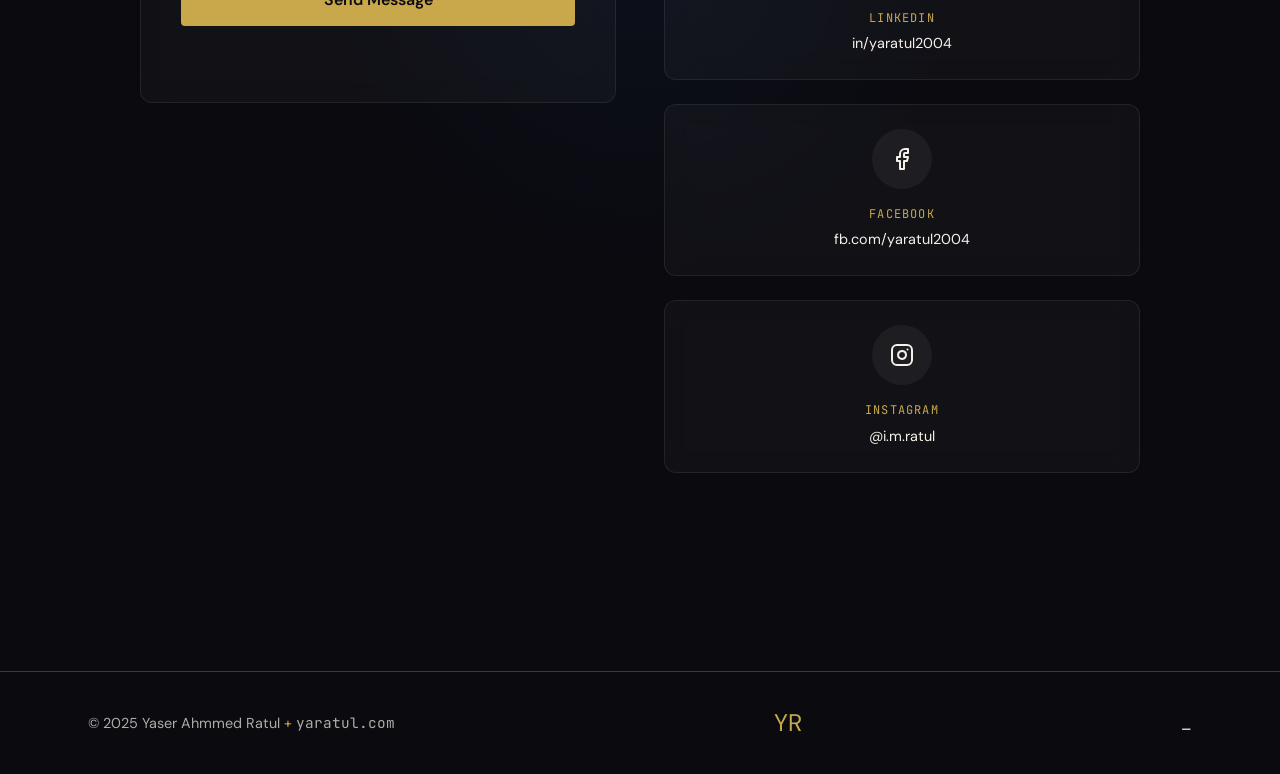
==== commit 7dcb8e71: "SEO & AEO enhancements: meta, schema, sitemap, robots, favicon" ====
--- a/index.html
+++ b/index.html
@@ -5,11 +5,45 @@
     <meta charset="UTF-8">
     <meta name="viewport" content="width=device-width, initial-scale=1.0">
     <meta name="description" content="Yaser Ahmmed Ratul - Full Stack Developer & Digital Marketer Portfolio">
-    <meta property="og:title" content="Yaser Ahmmed Ratul - Portfolio">
+    <meta property="og:title" content="Yaser Ahmmed Ratul - Full Stack Developer & Digital Marketer">
     <meta property="og:description"
         content="Building digital experiences — from pixel-perfect WordPress sites to Python-powered backends.">
-    <meta property="og:url" content="https://yaratul.com">
+    <meta property="og:url" content="https://yaratul.com/">
+    <meta property="og:type" content="website">
+    <meta property="og:image" content="https://yaratul.com/img/my%20image/myimg.png">
+
+    <!-- Twitter Card Meta Tags -->
+    <meta name="twitter:card" content="summary_large_image">
+    <meta name="twitter:title" content="Yaser Ahmmed Ratul - Full Stack Developer & Digital Marketer">
+    <meta name="twitter:description"
+        content="Building digital experiences — from pixel-perfect WordPress sites to Python-powered backends.">
+    <meta name="twitter:image" content="https://yaratul.com/img/my%20image/myimg.png">
+
+    <!-- Canonical Link -->
+    <link rel="canonical" href="https://yaratul.com/">
+
+    <!-- Favicon -->
+    <link rel="icon" type="image/svg+xml" href="favicon.svg">
+
     <title>Yaser Ahmmed Ratul | Portfolio</title>
+
+    <!-- JSON-LD Schema (AEO/SEO) -->
+    <script type="application/ld+json">
+    {
+      "@context": "https://schema.org",
+      "@type": "Person",
+      "name": "Yaser Ahmmed Ratul",
+      "url": "https://yaratul.com",
+      "image": "https://yaratul.com/img/my%20image/myimg.png",
+      "sameAs": [
+        "https://www.facebook.com/yaratul2004/",
+        "https://www.instagram.com/i.m.ratul",
+        "https://www.linkedin.com/in/yaratul2004/"
+      ],
+      "jobTitle": "Full Stack Developer",
+      "description": "Building digital experiences — from pixel-perfect WordPress sites to Python-powered backends."
+    }
+    </script>
     <!-- Google tag (gtag.js) -->
     <script async src="https://www.googletagmanager.com/gtag/js?id=G-6D3JZYC4LP"></script>
     <script>
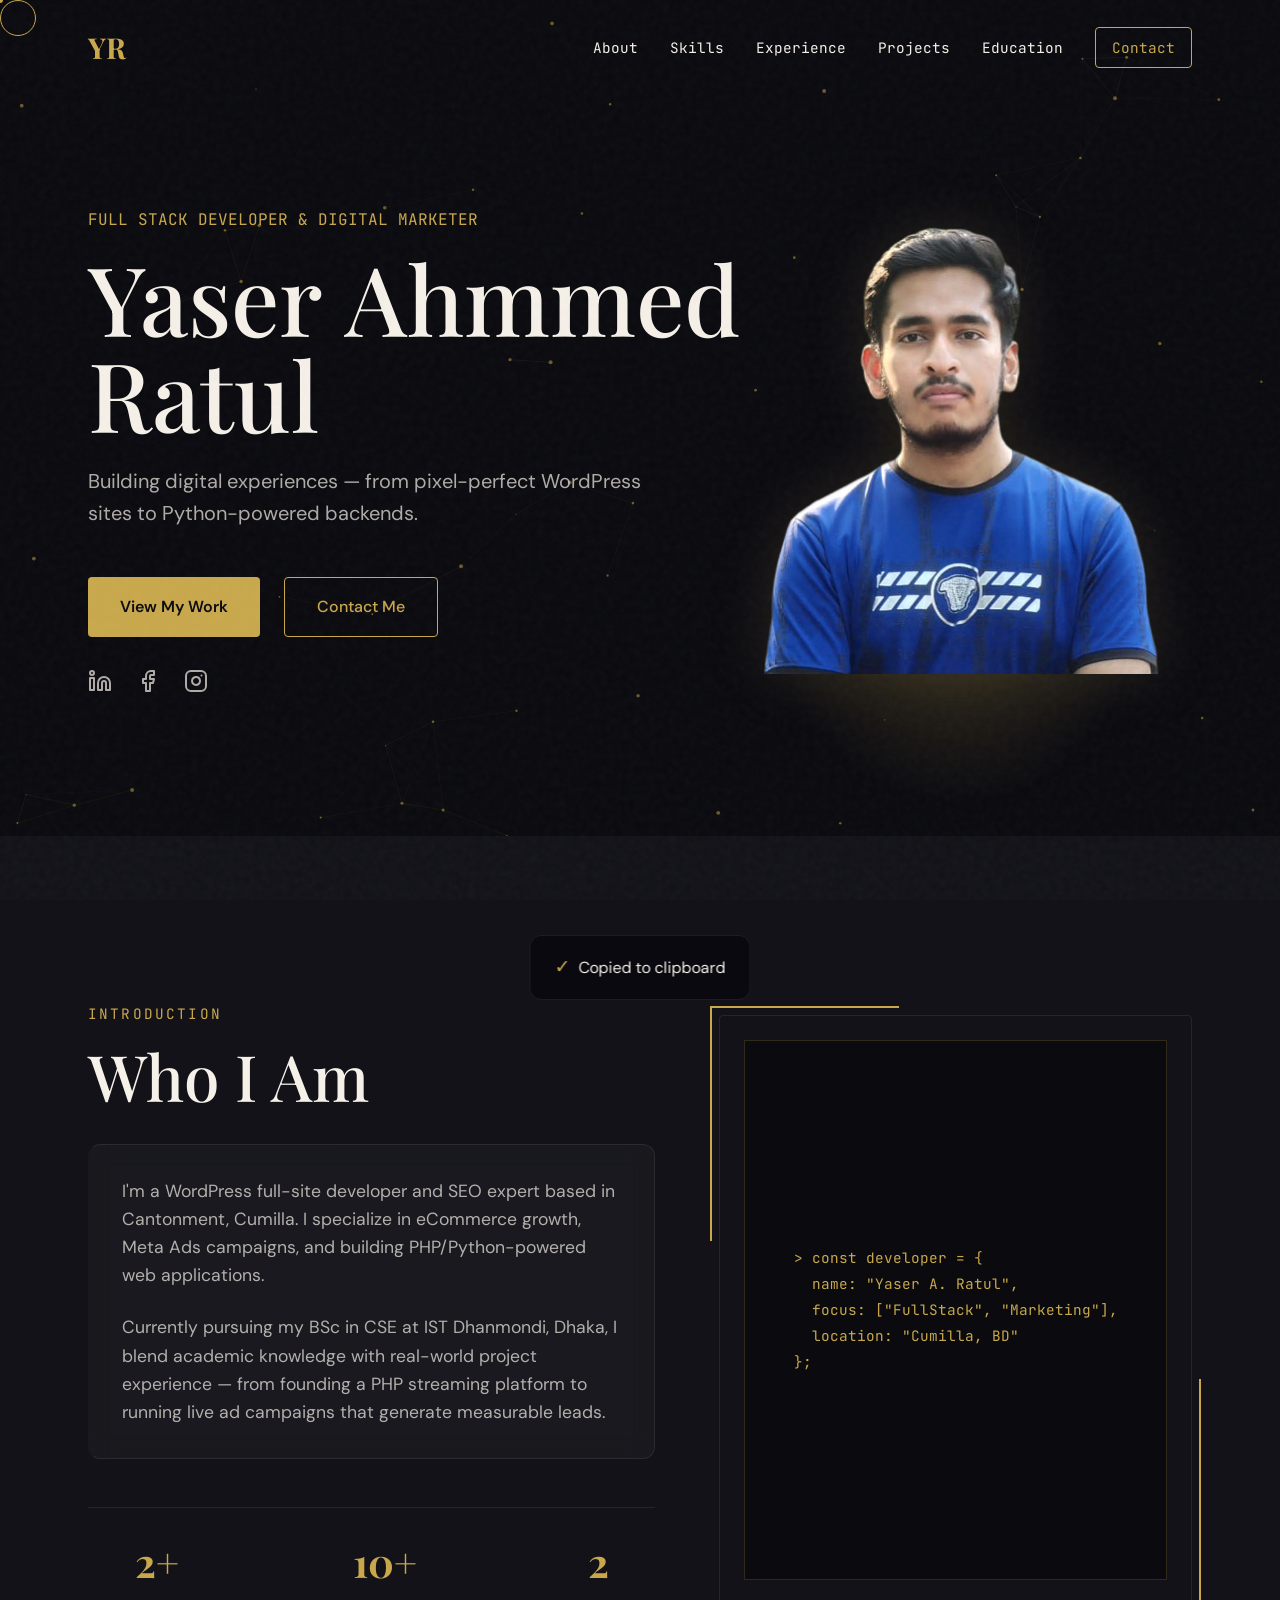
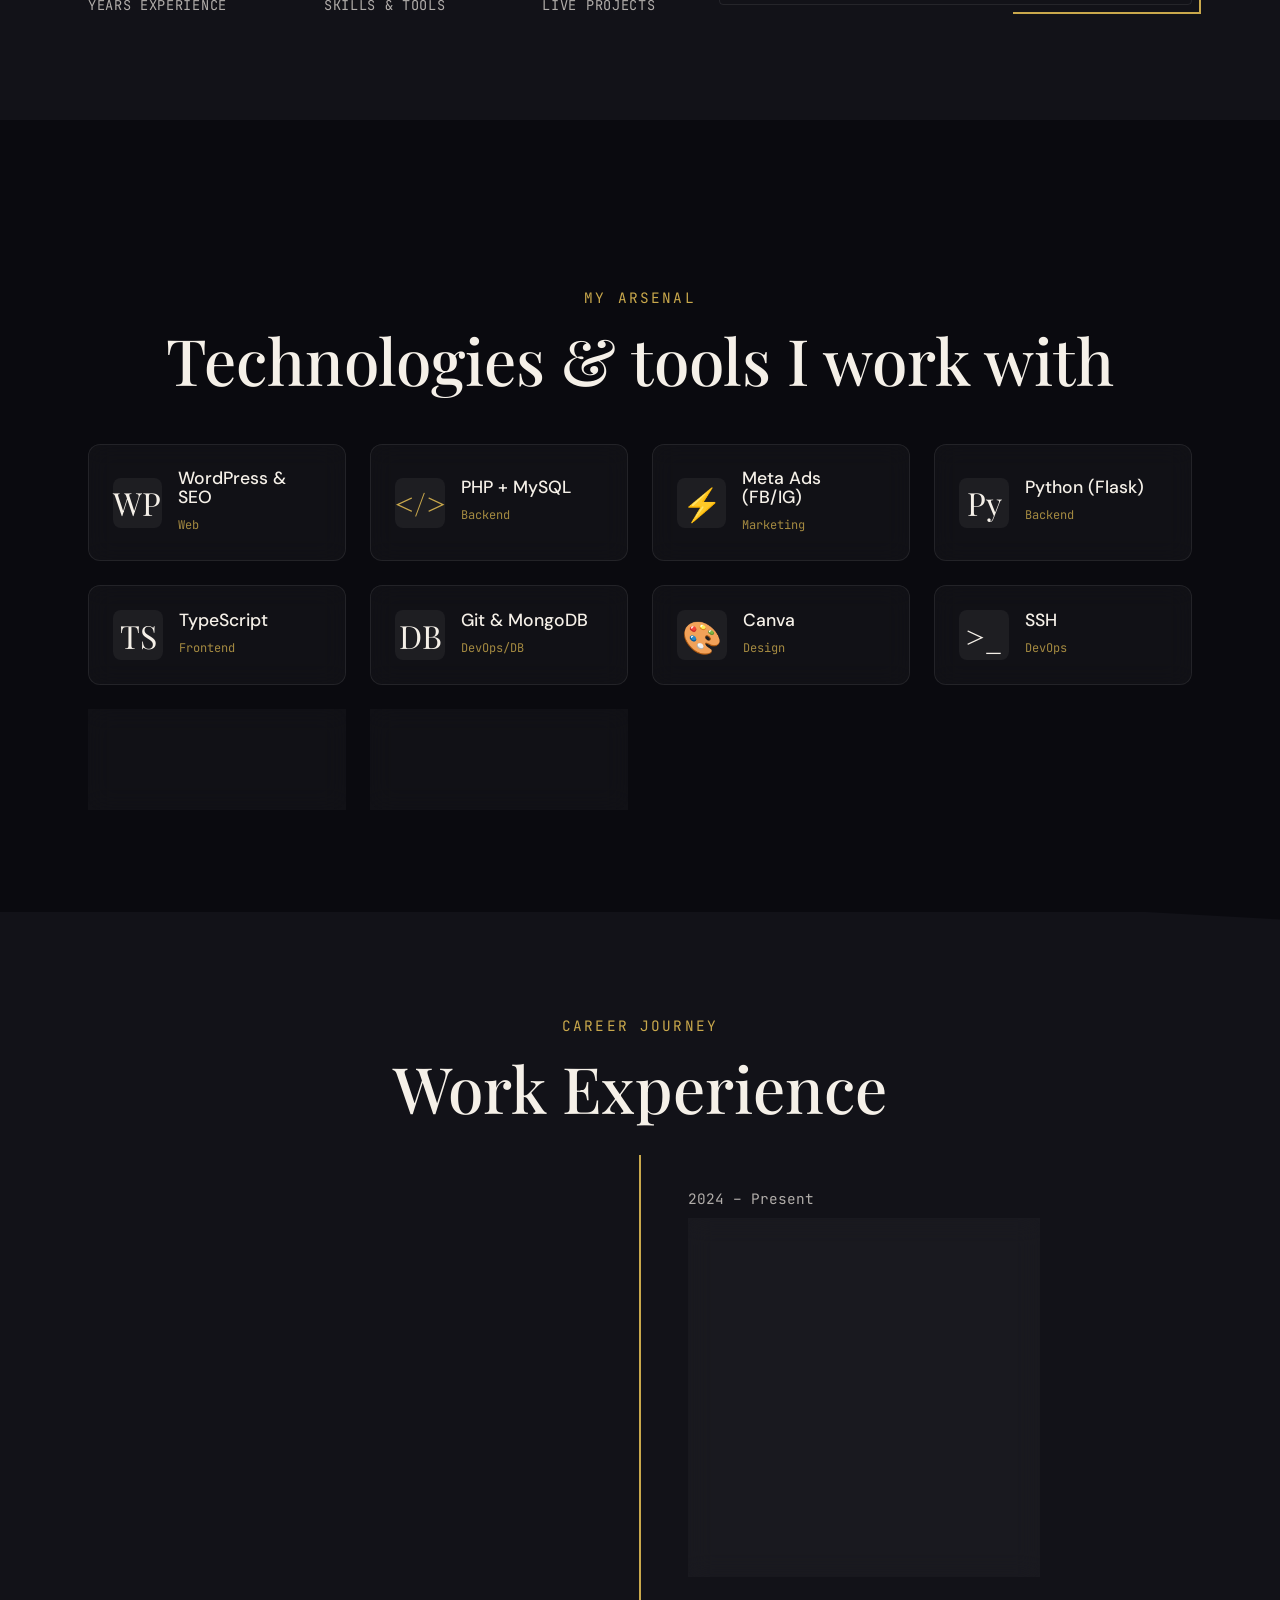
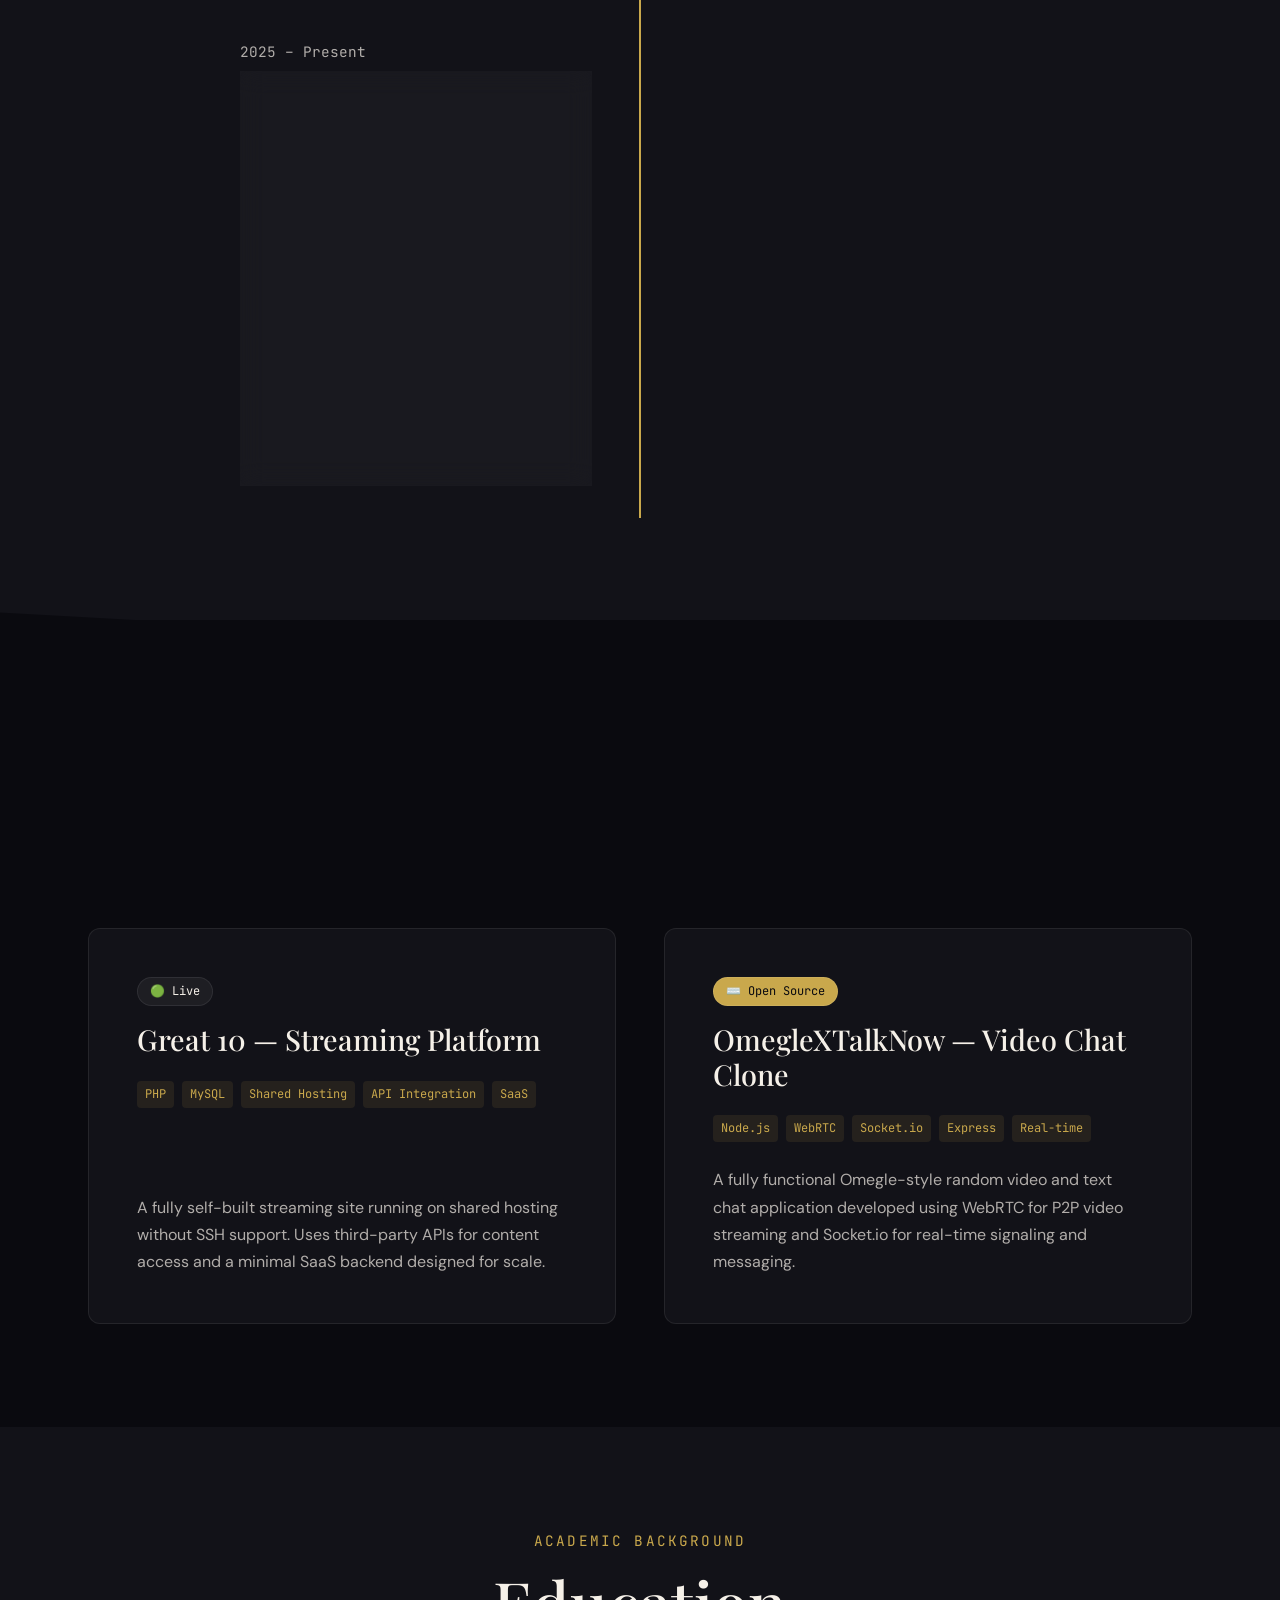
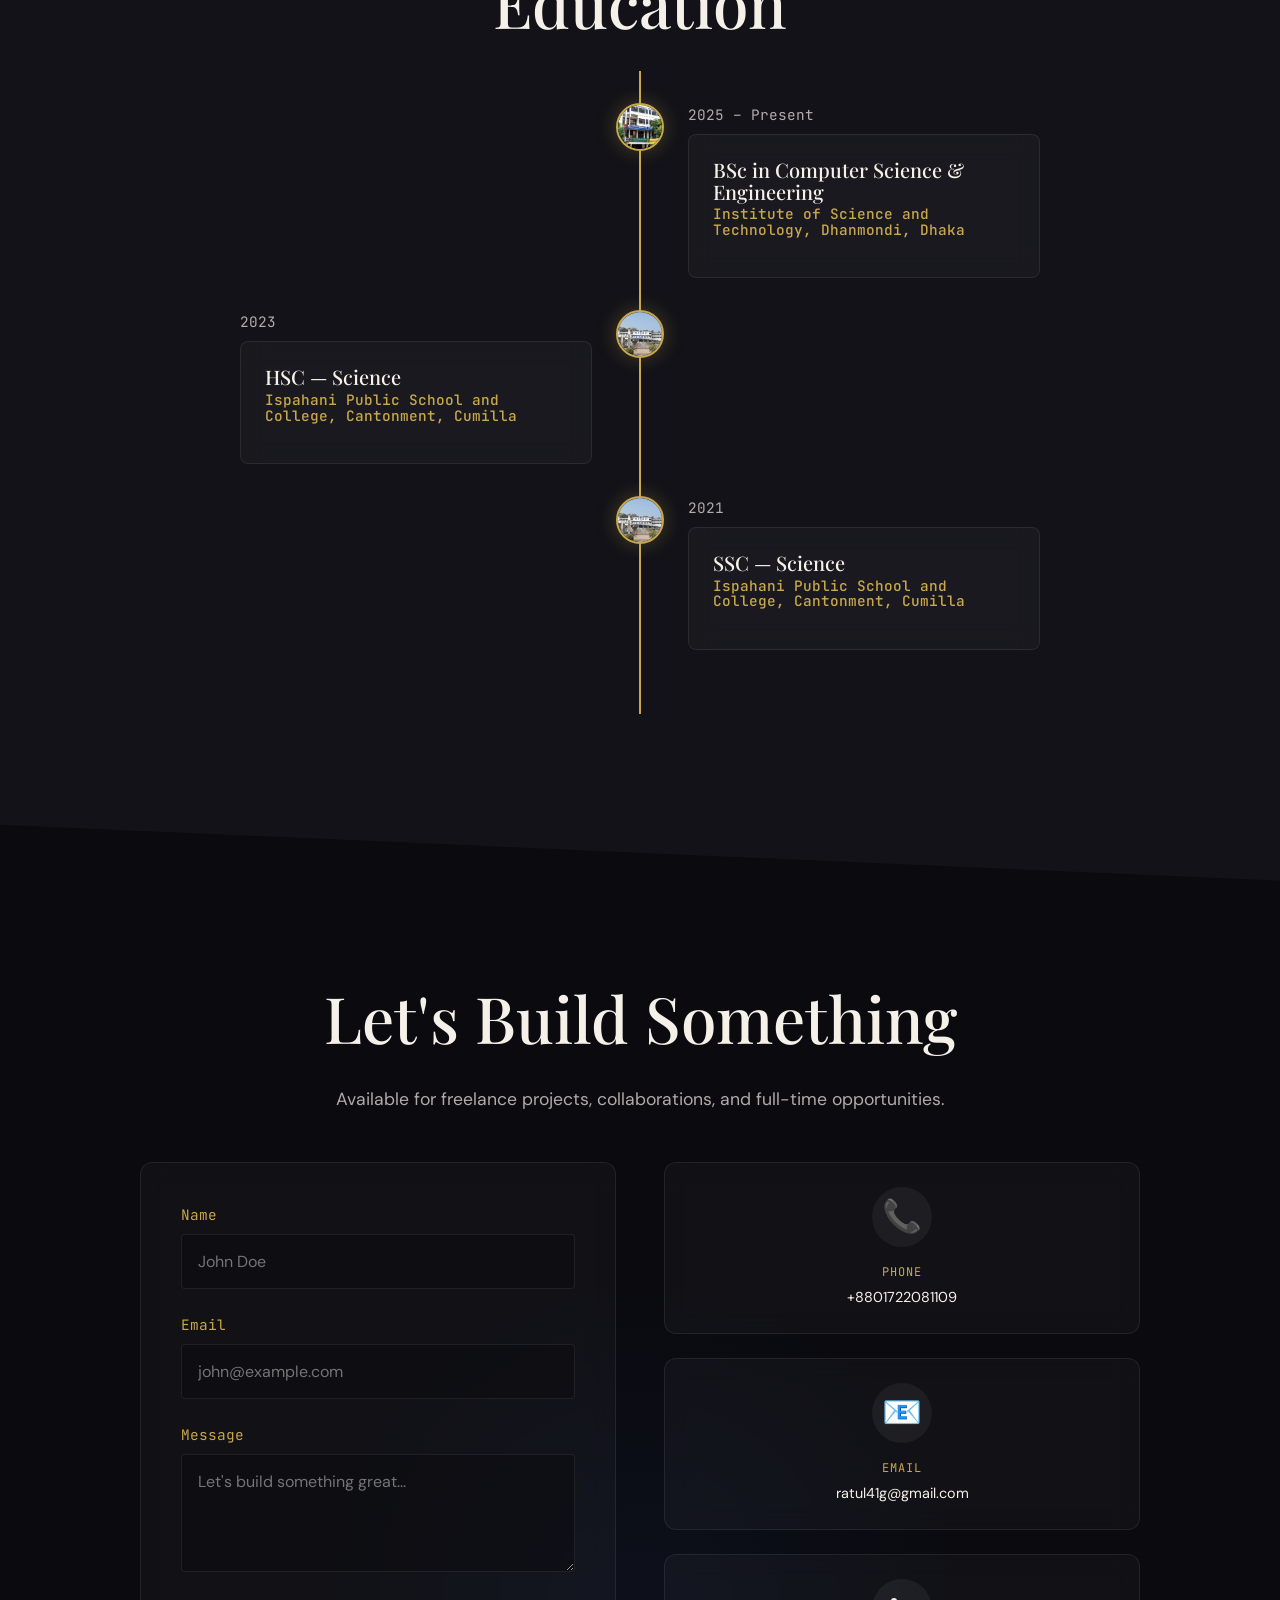
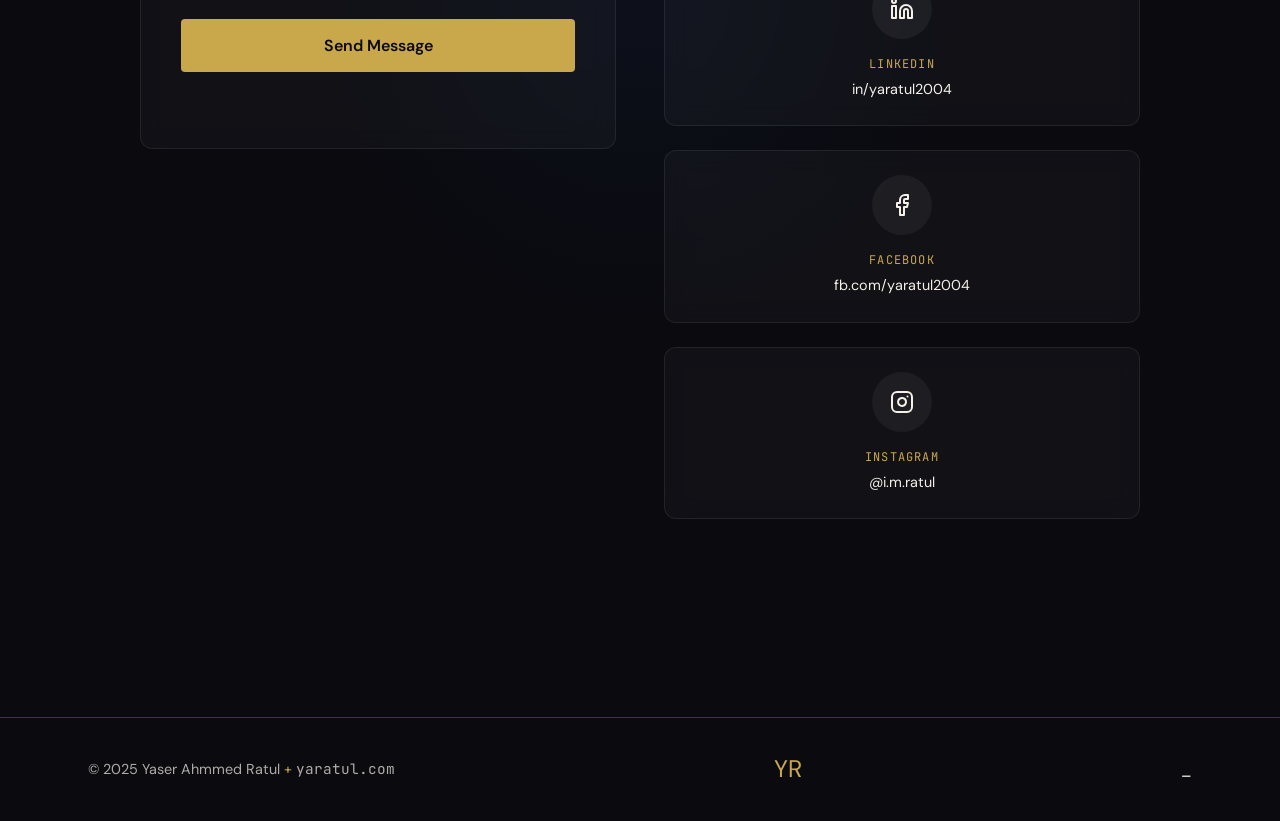
==== commit 520bae50: "Add OmegleXTalkNow project to portfolio" ====
--- a/index.html
+++ b/index.html
@@ -430,6 +430,27 @@
                             <button class="btn btn-primary view-btn">Visit great10.xyz</button>
                         </div>
                     </div>
+
+                    <!-- Project 2 -->
+                    <div class="project-card interactive reveal-item delay-1" data-tilt
+                        onclick="window.open('https://github.com/yaratul2005/OmegleXTalkNow', '_blank')">
+                        <div class="project-content">
+                            <div class="project-header">
+                                <span class="status-badge text-mono"
+                                    style="color: var(--clr-bg); background: var(--clr-accent);">⌨️ Open Source</span>
+                                <h3 class="project-title">OmegleXTalkNow — Video Chat Clone</h3>
+                            </div>
+                            <div class="project-tags text-mono">
+                                <span>Node.js</span><span>WebRTC</span><span>Socket.io</span><span>Express</span><span>Real-time</span>
+                            </div>
+                            <p class="project-desc">A fully functional Omegle-style random video and text chat
+                                application developed using WebRTC for P2P video streaming and Socket.io for real-time
+                                signaling and messaging.</p>
+                        </div>
+                        <div class="project-overlay">
+                            <button class="btn btn-primary view-btn">View Repository</button>
+                        </div>
+                    </div>
                 </div>
             </div>
         </section>
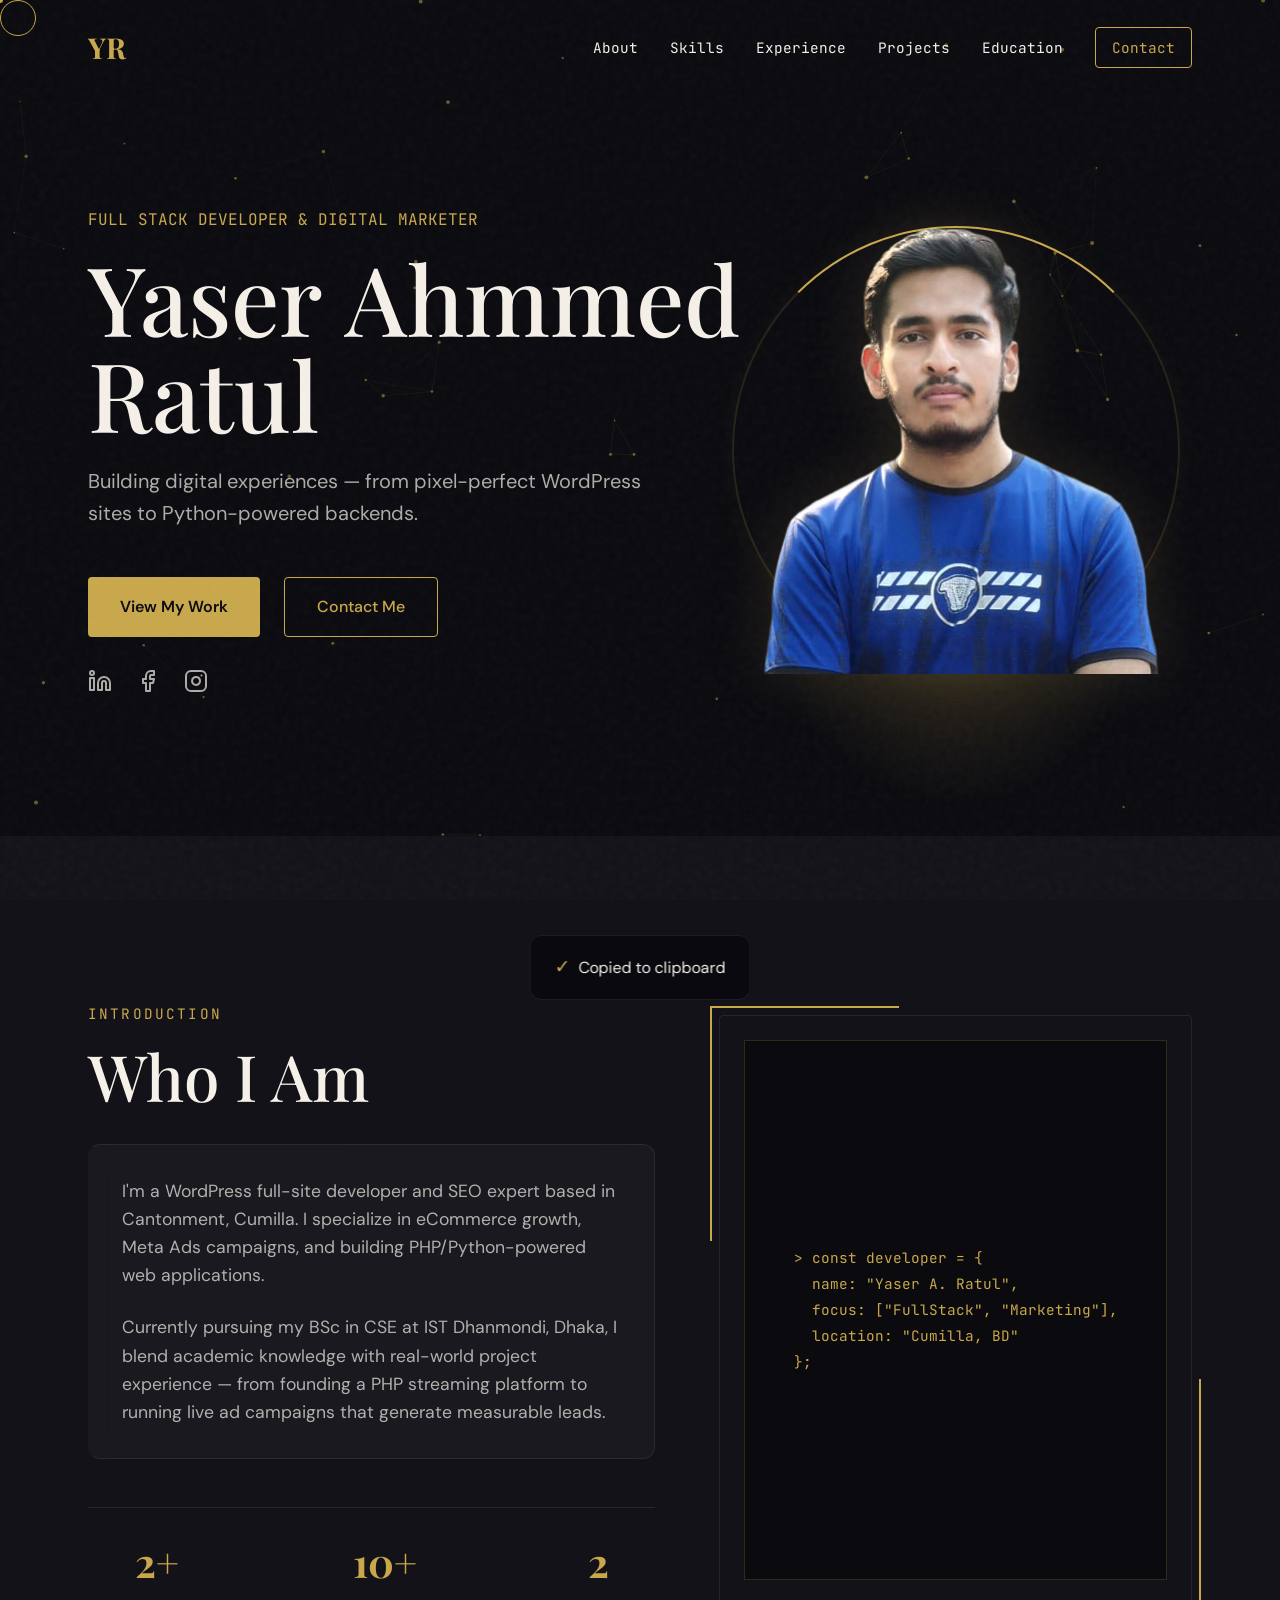
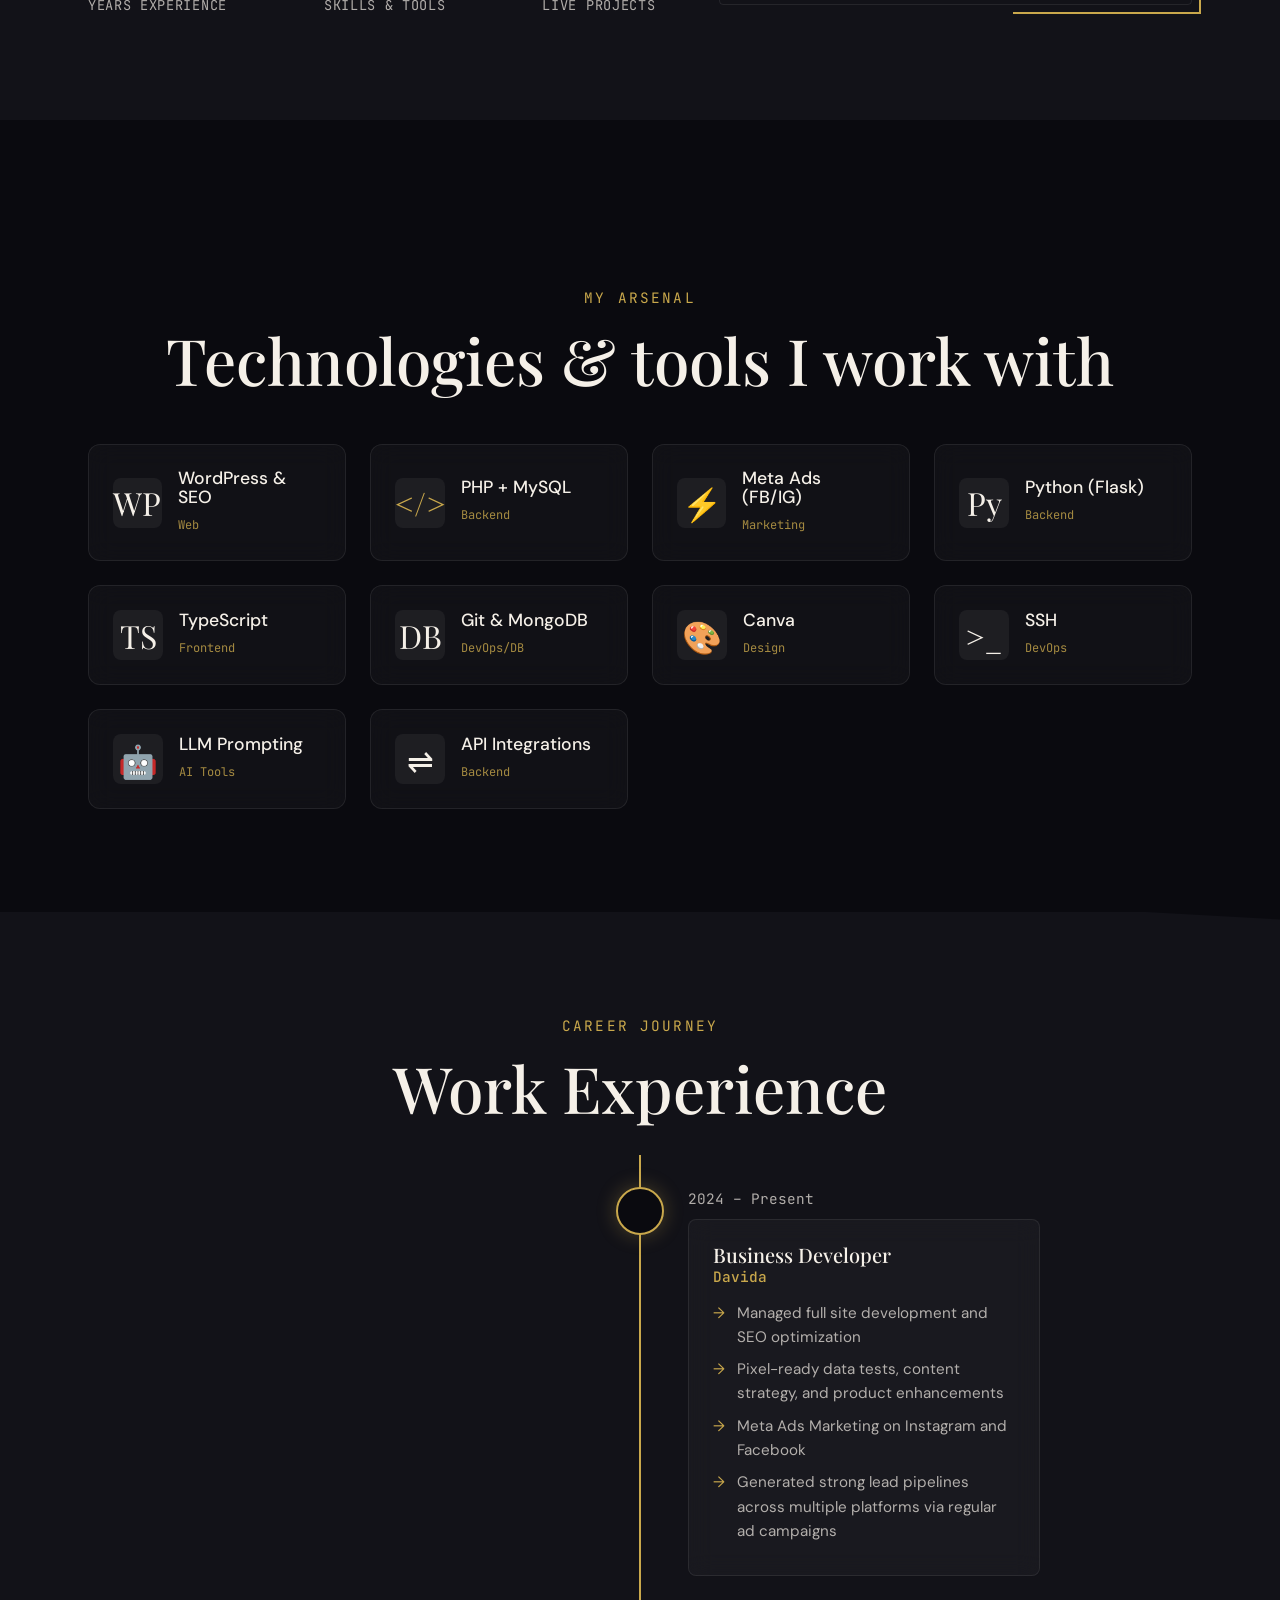
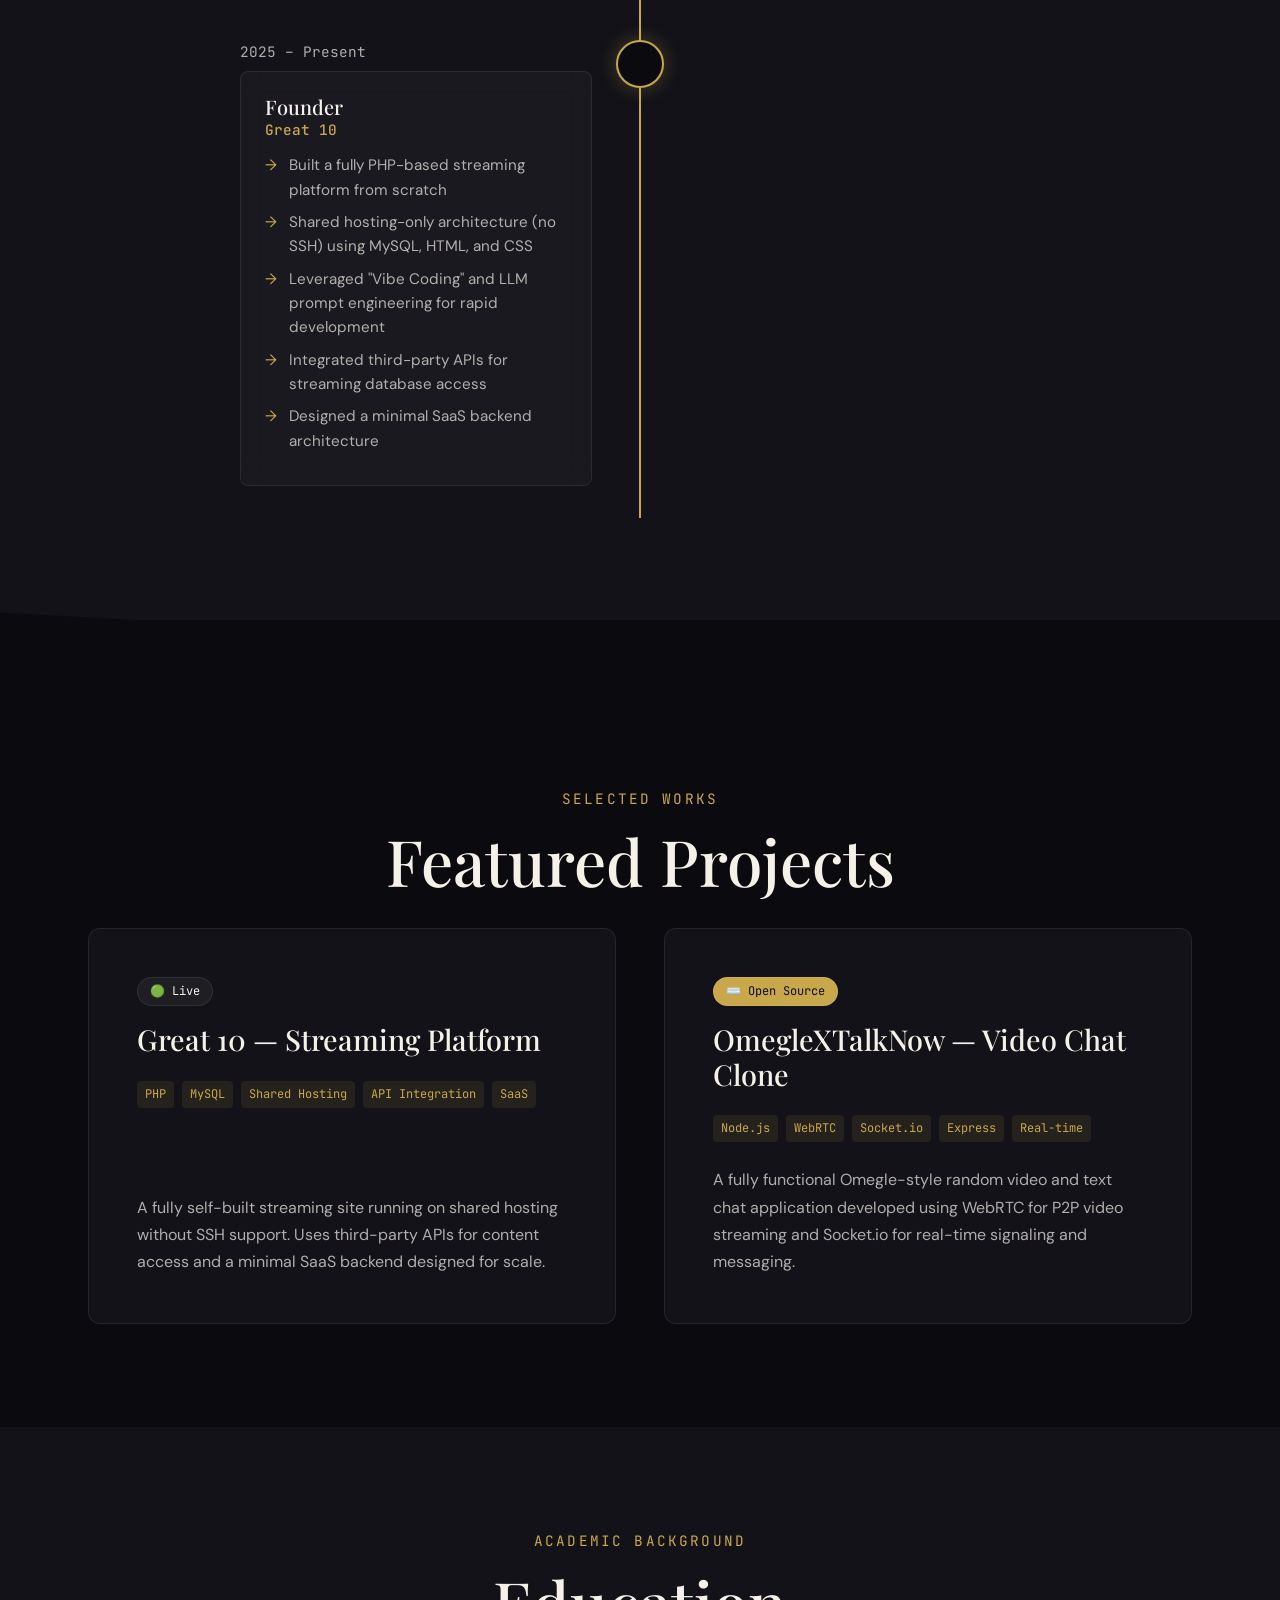
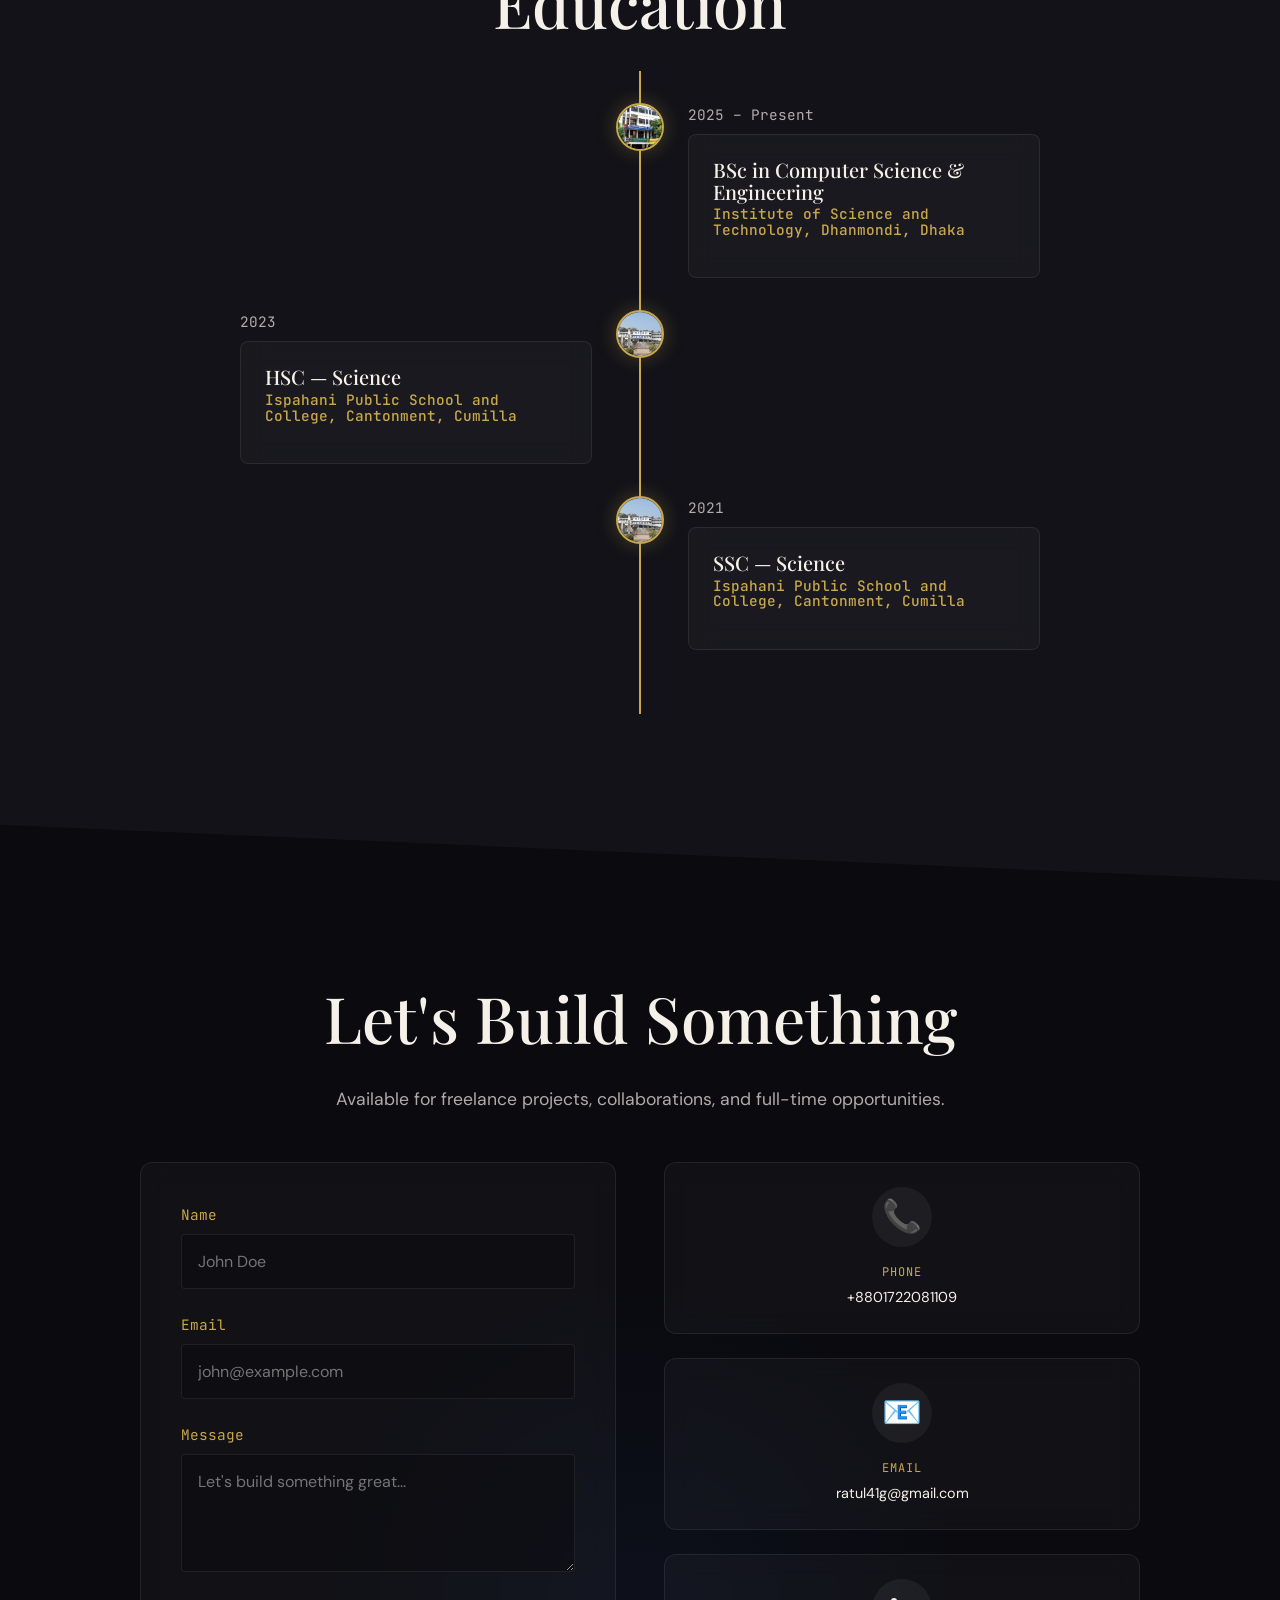
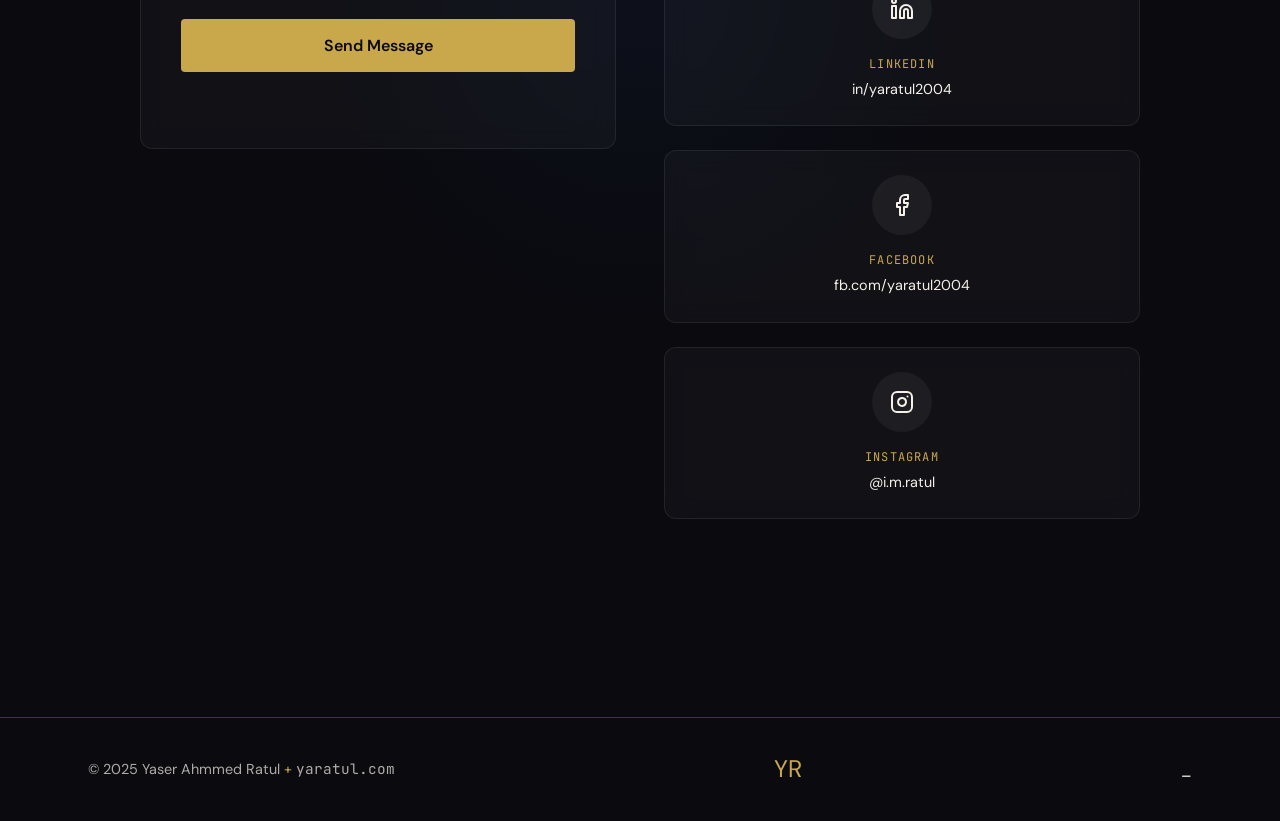
==== commit 479afeb9: "Add animated circular ring around hero image" ====
--- a/index.html
+++ b/index.html
@@ -181,6 +181,7 @@
                     </div>
                 </div>
                 <div class="hero-image-wrapper">
+                    <div class="hero-image-ring"></div>
                     <img src="img/my image/myimg.png" alt="Yaser Ahmmed Ratul Profile" class="hero-image">
                     <div class="hero-image-glow"></div>
                 </div>
--- a/style.css
+++ b/style.css
@@ -682,6 +682,33 @@
     z-index: -1;
 }
 
+.hero-image-ring {
+    position: absolute;
+    top: 50%;
+    left: 50%;
+    transform: translate(-50%, -50%);
+    width: clamp(280px, 35vw, 550px);
+    height: clamp(280px, 35vw, 550px);
+    border-radius: 50%;
+    border: 2px solid rgba(201, 168, 76, 0.15);
+    border-top: 2px solid var(--clr-accent);
+    border-bottom: 2px solid var(--clr-accent);
+    box-shadow: 0 0 30px rgba(201, 168, 76, 0.05);
+    z-index: -1;
+    animation: rotateRing 15s linear infinite;
+    pointer-events: none;
+}
+
+@keyframes rotateRing {
+    0% {
+        transform: translate(-50%, -50%) rotate(0deg);
+    }
+
+    100% {
+        transform: translate(-50%, -50%) rotate(360deg);
+    }
+}
+
 @media (max-width: 1024px) {
     .hero-image-wrapper {
         opacity: 0.15 !important;
